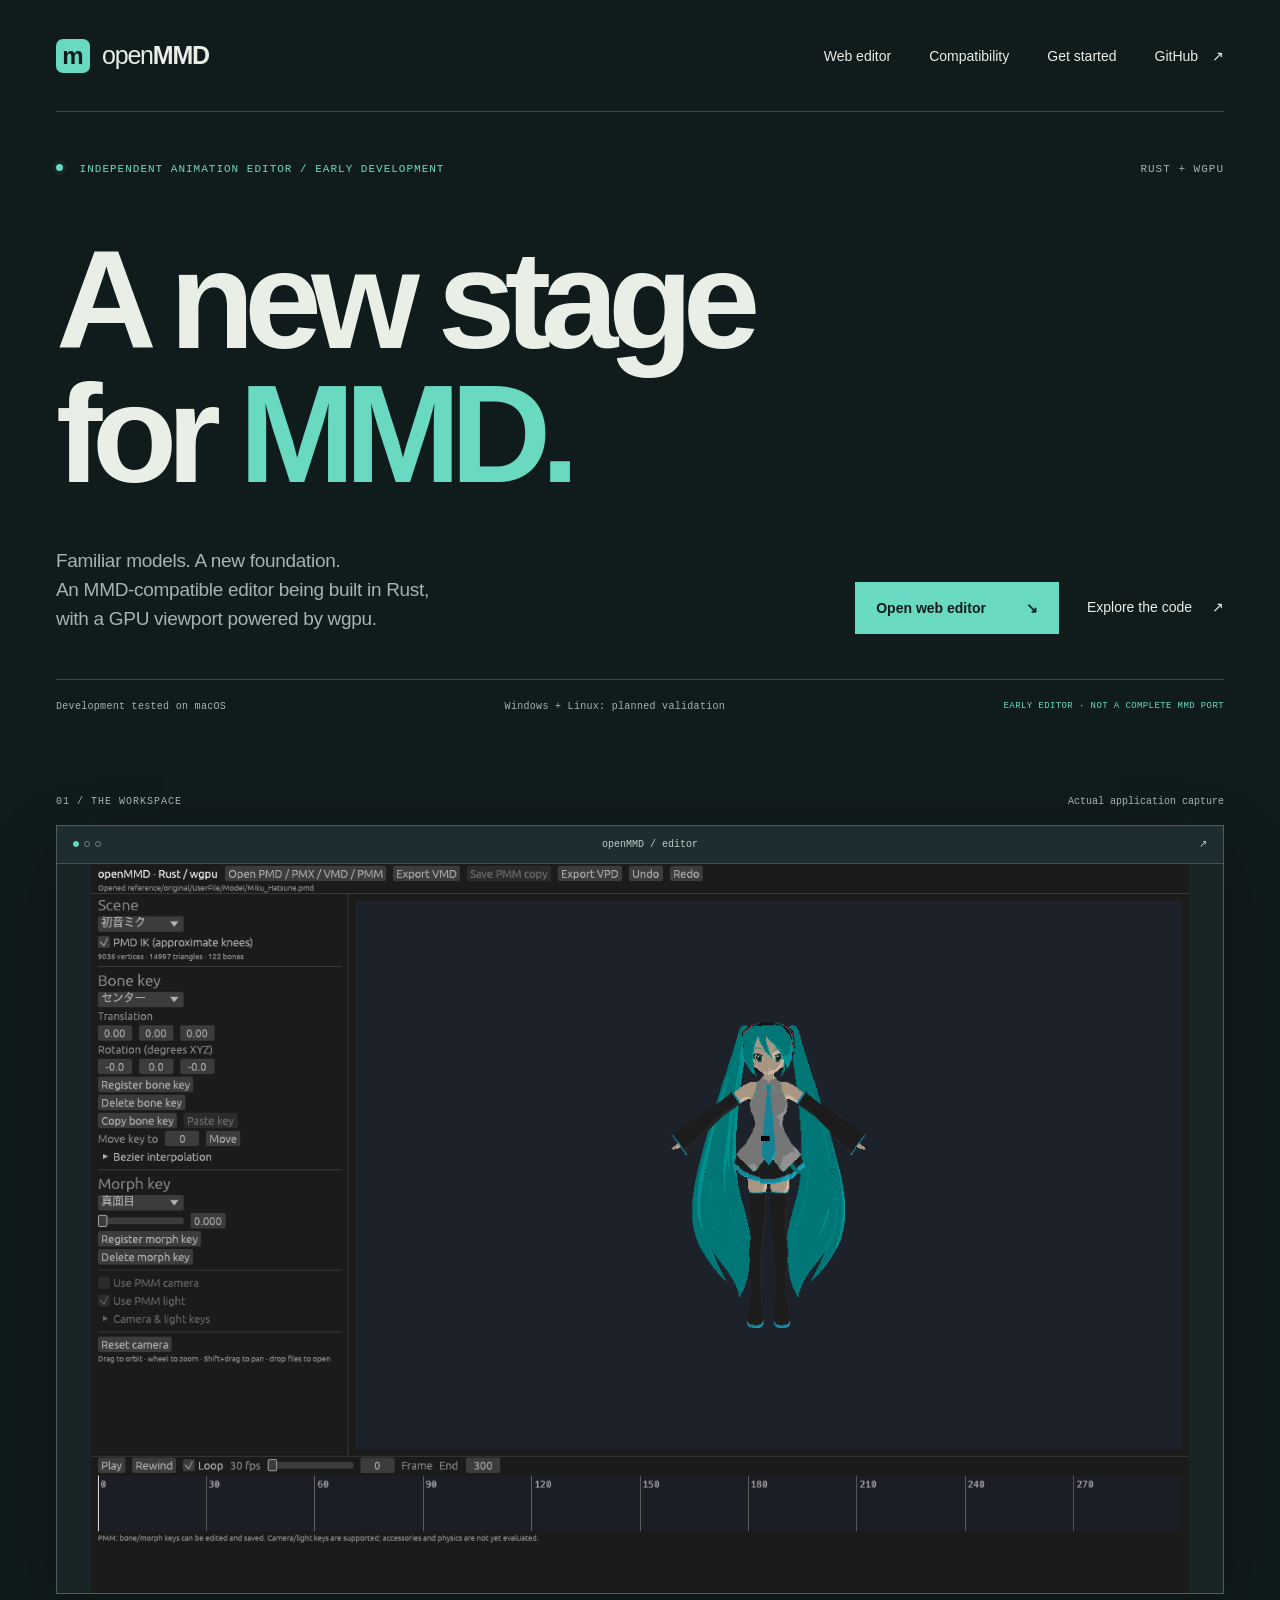
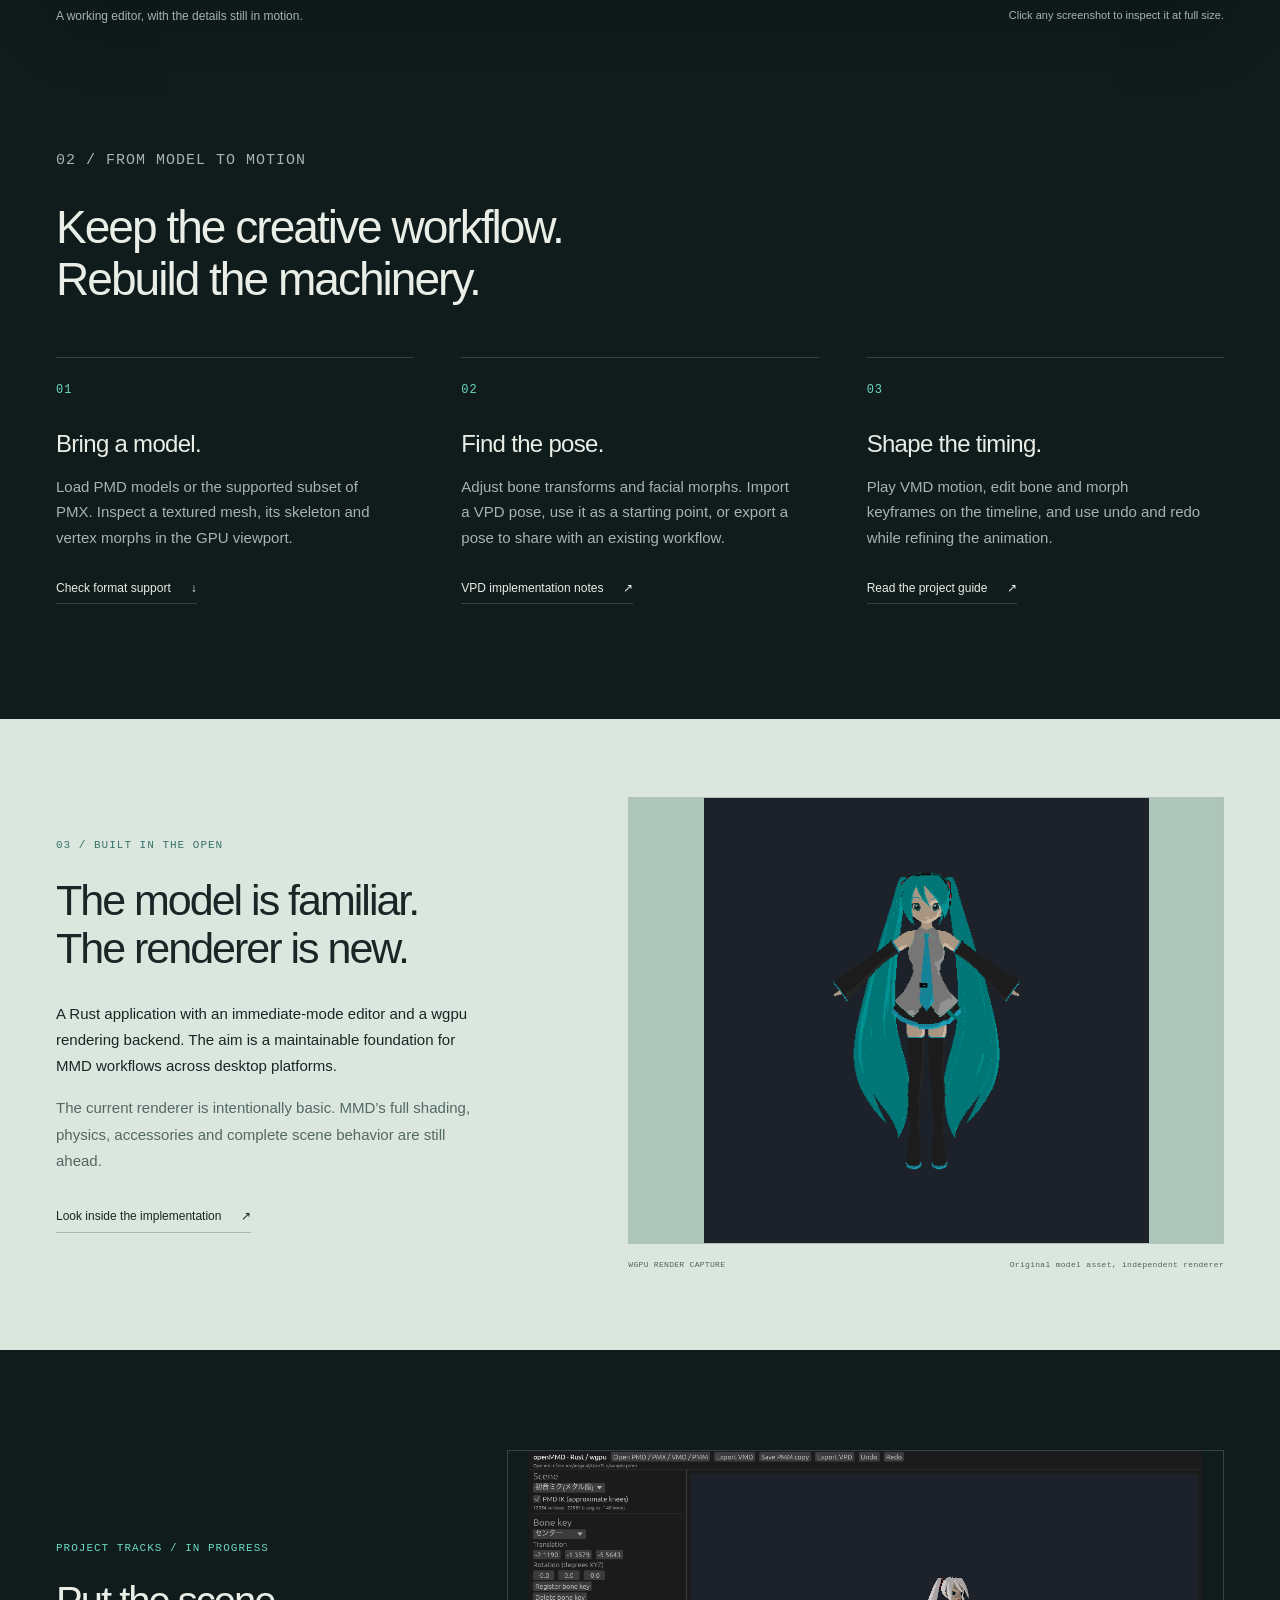
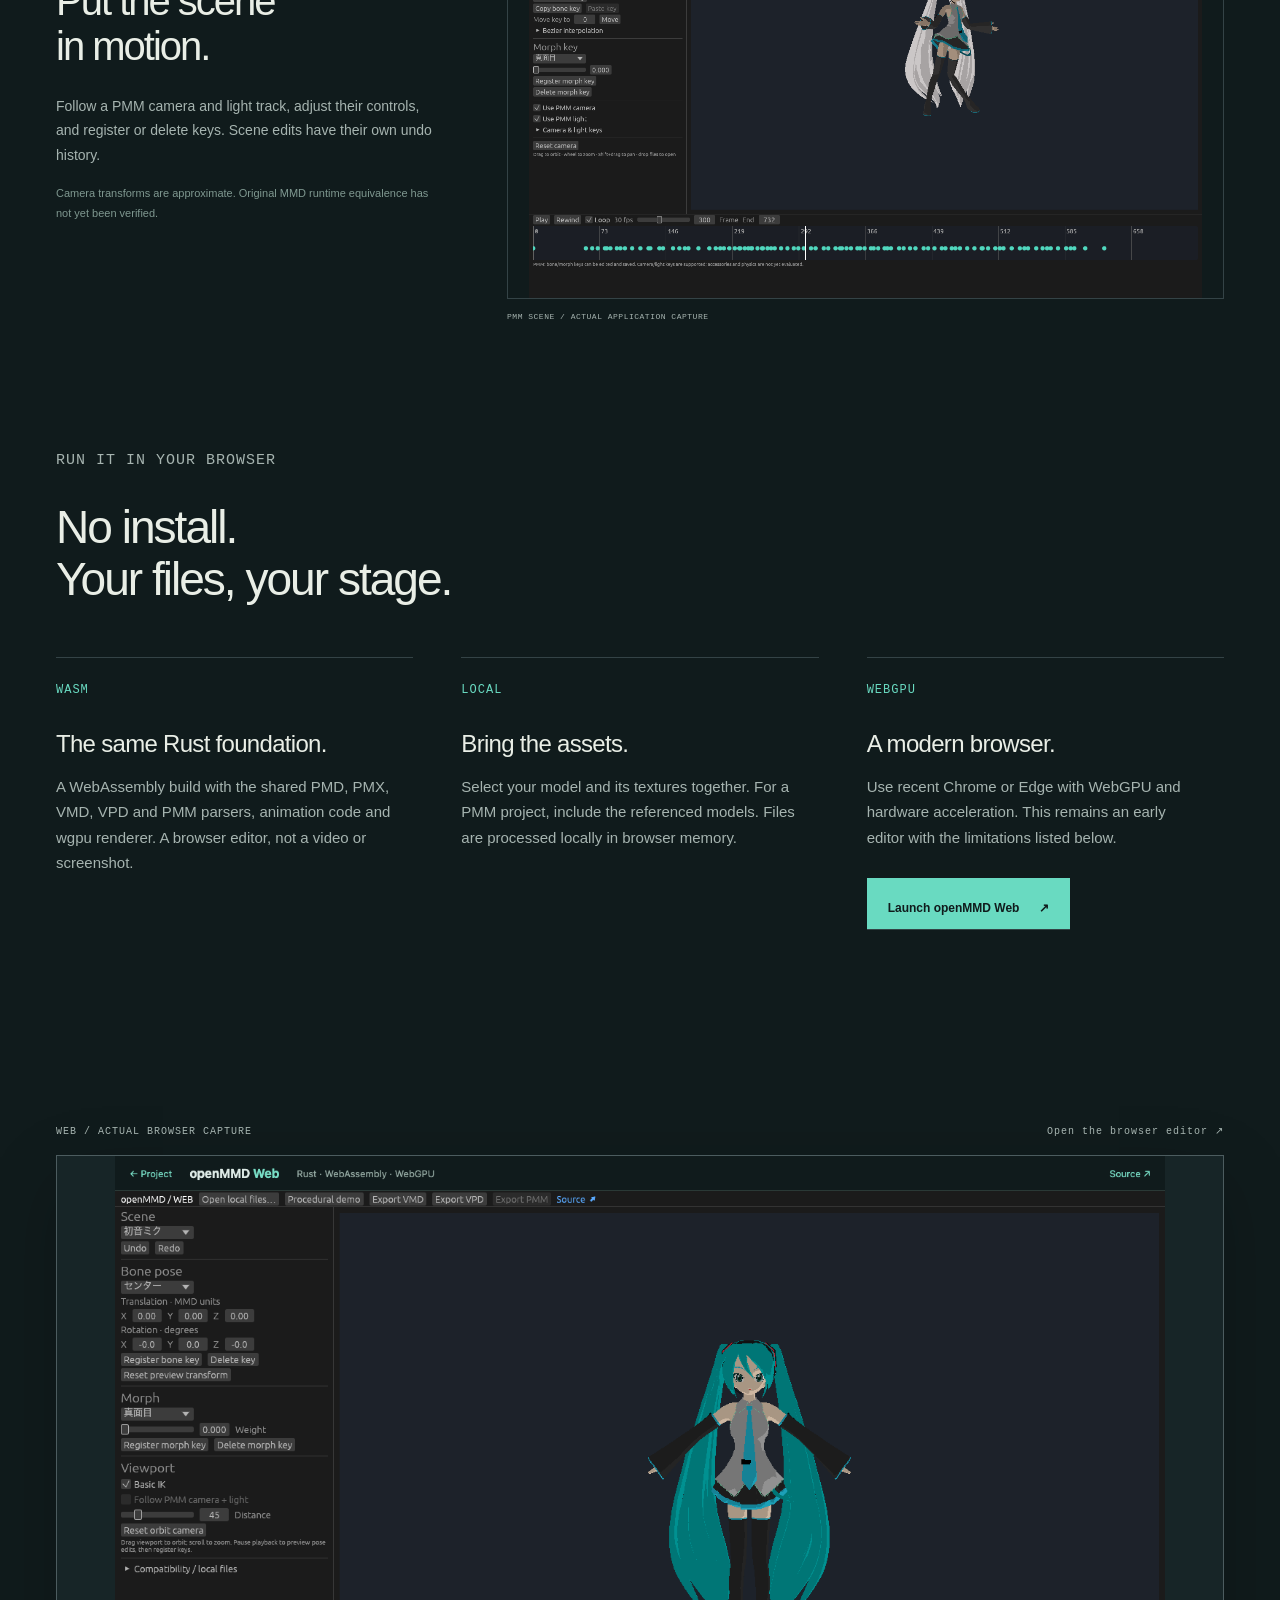
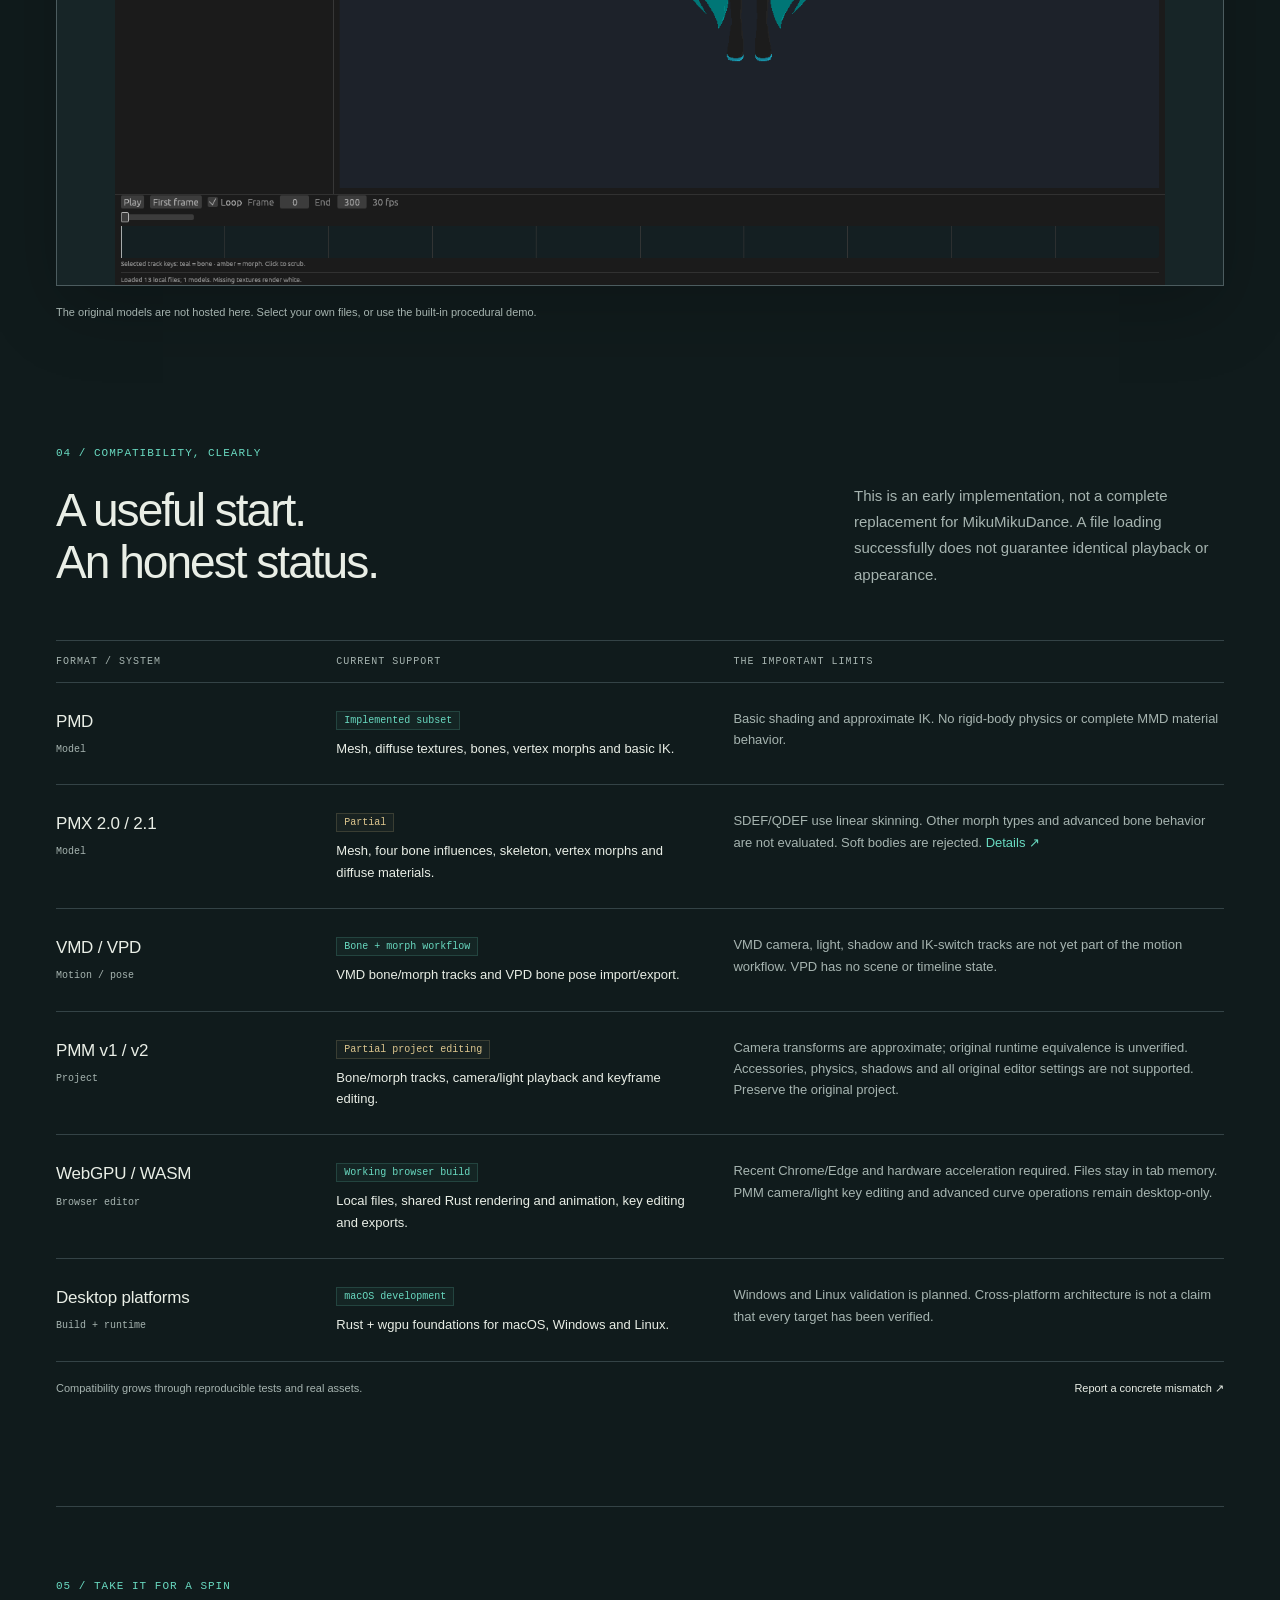
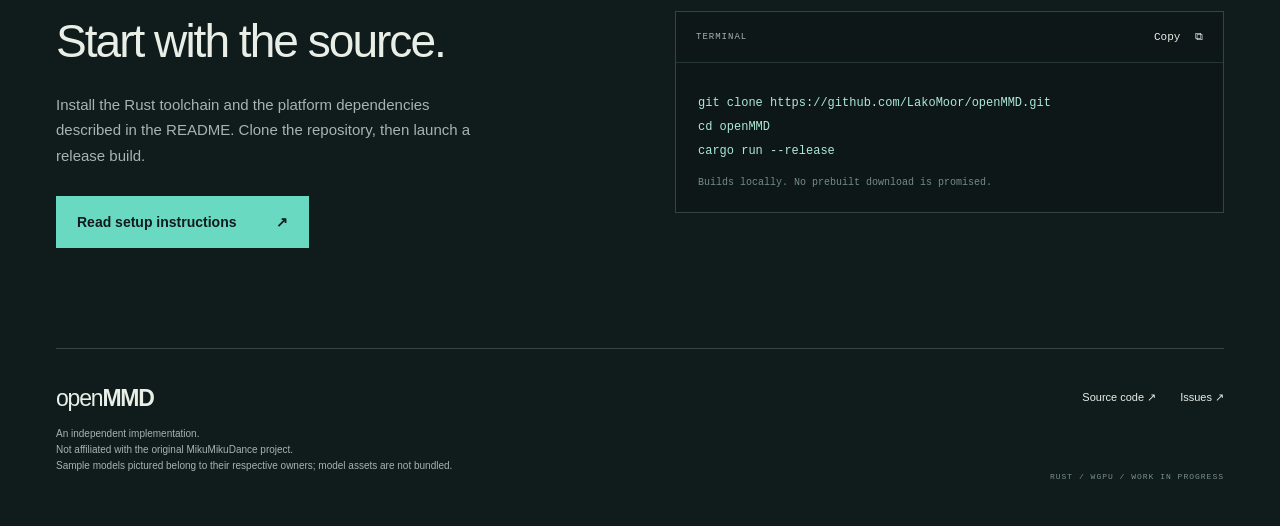
==== site/index.html @ a3df2f44 "Build openMMD desktop and WebGPU editors with GitHub Pages site" ====
<!doctype html>
<html lang="en">
<head>
  <meta charset="utf-8">
  <meta name="viewport" content="width=device-width, initial-scale=1">
  <meta name="theme-color" content="#101b1c">
  <meta name="description" content="openMMD is an early, independent MMD-compatible animation editor built with Rust and wgpu. Explore its current capabilities, limitations and source.">
  <meta property="og:title" content="openMMD — A new stage for MMD">
  <meta property="og:description" content="An independent Rust editor for desktop and the browser. Open source. Work in progress.">
  <meta property="og:image" content="https://lakomoor.github.io/openMMD/assets/editor.png">
  <meta property="og:type" content="website">
  <link rel="icon" href="data:image/svg+xml,%3Csvg xmlns='http://www.w3.org/2000/svg' viewBox='0 0 64 64'%3E%3Crect width='64' height='64' rx='14' fill='%23101b1c'/%3E%3Cpath d='M13 44V21h9l10 13 10-13h9v23h-9V33L32 46 22 33v11z' fill='%2361d4bc'/%3E%3C/svg%3E">
  <title>openMMD — A new stage for MMD</title>
  <link rel="stylesheet" href="style.css">
  <script src="app.js" defer></script>
</head>
<body>
  <a class="skip" href="#main">Skip to content</a>
  <header class="header wrap">
    <a class="wordmark" href="#" aria-label="openMMD home"><span class="mark" aria-hidden="true">m</span>open<span>MMD</span></a>
    <nav aria-label="Main navigation"><a href="app/">Web editor</a><a href="#compatibility">Compatibility</a><a href="#get-started">Get started</a><a href="https://github.com/LakoMoor/openMMD" class="source-link">GitHub <span aria-hidden="true">↗</span></a></nav>
  </header>
  <main id="main">
    <section class="hero wrap" aria-labelledby="hero-title">
      <div class="hero-top"><p class="eyebrow"><span class="status-dot" aria-hidden="true"></span> Independent animation editor / Early development</p><span class="build-label">RUST + WGPU</span></div>
      <h1 id="hero-title">A new stage<br>for <span>MMD.</span></h1>
      <div class="hero-bottom"><p>Familiar models. A new foundation.<br>An MMD-compatible editor being built in Rust,<br class="desktop-break"> with a GPU viewport powered by wgpu.</p><div class="hero-actions"><a class="button primary" href="app/">Open web editor <span aria-hidden="true">↘</span></a><a class="text-link" href="https://github.com/LakoMoor/openMMD">Explore the code <span aria-hidden="true">↗</span></a></div></div>
      <div class="platform-line"><span>Development tested on macOS</span><span>Windows + Linux: planned validation</span><span class="version-note">EARLY EDITOR · NOT A COMPLETE MMD PORT</span></div>
    </section>

    <section class="viewport-section wrap" aria-labelledby="viewport-title">
      <div class="section-label"><span id="viewport-title">01 / THE WORKSPACE</span><span>Actual application capture</span></div>
      <a class="shot-main screenshot" href="assets/editor.png" data-caption="openMMD workspace — actual application screenshot" aria-label="Enlarge the openMMD workspace screenshot"><div class="window-bar" aria-hidden="true"><span class="window-dots"><i></i><i></i><i></i></span><span>openMMD / editor</span><span>↗</span></div><img src="assets/editor.png" alt="openMMD desktop editor with the 3D viewport, model controls and animation timeline" width="1440" height="900" fetchpriority="high"></a>
      <div class="image-caption"><p>A working editor, with the details still in motion.</p><span>Click any screenshot to inspect it at full size.</span></div>
    </section>

    <section class="workflow wrap" aria-labelledby="workflow-title">
      <div class="section-intro"><p class="eyebrow">02 / FROM MODEL TO MOTION</p><h2 id="workflow-title">Keep the creative workflow.<br>Rebuild the machinery.</h2></div>
      <div class="workflow-grid">
        <article><span class="step">01</span><h3>Bring a model.</h3><p>Load PMD models or the supported subset of PMX. Inspect a textured mesh, its skeleton and vertex morphs in the GPU viewport.</p><a href="#compatibility">Check format support <span aria-hidden="true">↓</span></a></article>
        <article><span class="step">02</span><h3>Find the pose.</h3><p>Adjust bone transforms and facial morphs. Import a VPD pose, use it as a starting point, or export a pose to share with an existing workflow.</p><a href="https://github.com/LakoMoor/openMMD/blob/main/docs/vpd.md">VPD implementation notes <span aria-hidden="true">↗</span></a></article>
        <article><span class="step">03</span><h3>Shape the timing.</h3><p>Play VMD motion, edit bone and morph keyframes on the timeline, and use undo and redo while refining the animation.</p><a href="https://github.com/LakoMoor/openMMD#readme">Read the project guide <span aria-hidden="true">↗</span></a></article>
      </div>
    </section>

    <section class="model-section" aria-labelledby="model-title"><div class="wrap model-grid">
      <div class="model-copy"><p class="eyebrow">03 / BUILT IN THE OPEN</p><h2 id="model-title">The model is familiar.<br>The renderer is new.</h2><p>A Rust application with an immediate-mode editor and a wgpu rendering backend. The aim is a maintainable foundation for MMD workflows across desktop platforms.</p><p class="muted">The current renderer is intentionally basic. MMD’s full shading, physics, accessories and complete scene behavior are still ahead.</p><a class="text-link" href="https://github.com/LakoMoor/openMMD/tree/main/src">Look inside the implementation <span aria-hidden="true">↗</span></a></div>
      <figure><a class="screenshot model-shot" href="assets/miku.png" data-caption="Miku model rendered by openMMD's wgpu renderer" aria-label="Enlarge the Miku renderer screenshot"><img src="assets/miku.png" alt="Miku model rendered in openMMD using the wgpu graphics backend" width="1200" height="900" loading="lazy"></a><figcaption><span>WGPU RENDER CAPTURE</span><span>Original model asset, independent renderer</span></figcaption></figure>
    </div></section>

    <section class="scene-section wrap" aria-labelledby="scene-title">
      <div><p class="eyebrow">PROJECT TRACKS / IN PROGRESS</p><h2 id="scene-title">Put the scene<br>in motion.</h2><p>Follow a PMM camera and light track, adjust their controls, and register or delete keys. Scene edits have their own undo history.</p><p class="scene-note">Camera transforms are approximate. Original MMD runtime equivalence has not yet been verified.</p></div>
      <figure><a class="screenshot scene-shot" href="assets/scene.png" data-caption="PMM scene in openMMD — camera and light track controls" aria-label="Enlarge the PMM scene screenshot"><img src="assets/scene.png" alt="openMMD displaying an imported PMM scene with camera and light animation controls" width="1440" height="900" loading="lazy"></a><figcaption>PMM SCENE / ACTUAL APPLICATION CAPTURE</figcaption></figure>
    </section>

    <section class="workflow wrap" id="web-editor" aria-labelledby="web-title">
      <div class="section-intro"><p class="eyebrow">RUN IT IN YOUR BROWSER</p><h2 id="web-title">No install.<br>Your files, your stage.</h2></div>
      <div class="workflow-grid"><article><span class="step">WASM</span><h3>The same Rust foundation.</h3><p>A WebAssembly build with the shared PMD, PMX, VMD, VPD and PMM parsers, animation code and wgpu renderer. A browser editor, not a video or screenshot.</p></article><article><span class="step">LOCAL</span><h3>Bring the assets.</h3><p>Select your model and its textures together. For a PMM project, include the referenced models. Files are processed locally in browser memory.</p></article><article><span class="step">WEBGPU</span><h3>A modern browser.</h3><p>Use recent Chrome or Edge with WebGPU and hardware acceleration. This remains an early editor with the limitations listed below.</p><a class="button primary" href="app/">Launch openMMD Web <span aria-hidden="true">↗</span></a></article></div>
    </section>

    <section class="viewport-section wrap" aria-labelledby="web-capture-title">
      <div class="section-label"><span id="web-capture-title">WEB / ACTUAL BROWSER CAPTURE</span><a href="app/">Open the browser editor ↗</a></div>
      <a class="shot-main screenshot" href="assets/web.png" data-caption="The Rust/WASM editor running in Chrome WebGPU with a locally selected model" aria-label="Enlarge the browser editor screenshot"><img src="assets/web.png" alt="openMMD Web running a locally loaded Miku model with bone controls and timeline" width="1440" height="1000" loading="lazy"></a>
      <p class="compatibility-footnote">The original models are not hosted here. Select your own files, or use the built-in procedural demo.</p>
    </section>

    <section class="compatibility wrap" id="compatibility" aria-labelledby="compatibility-title">
      <div class="section-intro split-intro"><div><p class="eyebrow">04 / COMPATIBILITY, CLEARLY</p><h2 id="compatibility-title">A useful start.<br>An honest status.</h2></div><p>This is an early implementation, not a complete replacement for MikuMikuDance. A file loading successfully does not guarantee identical playback or appearance.</p></div>
      <div class="table-scroll"><table><caption class="sr-only">Current file format support and known limitations</caption><thead><tr><th scope="col">Format / system</th><th scope="col">Current support</th><th scope="col">The important limits</th></tr></thead><tbody>
        <tr><th scope="row"><span class="format">PMD</span><span class="format-note">Model</span></th><td><span class="state">Implemented subset</span><p>Mesh, diffuse textures, bones, vertex morphs and basic IK.</p></td><td>Basic shading and approximate IK. No rigid-body physics or complete MMD material behavior.</td></tr>
        <tr><th scope="row"><span class="format">PMX 2.0 / 2.1</span><span class="format-note">Model</span></th><td><span class="state partial">Partial</span><p>Mesh, four bone influences, skeleton, vertex morphs and diffuse materials.</p></td><td>SDEF/QDEF use linear skinning. Other morph types and advanced bone behavior are not evaluated. Soft bodies are rejected. <a href="https://github.com/LakoMoor/openMMD/blob/main/docs/pmx.md">Details ↗</a></td></tr>
        <tr><th scope="row"><span class="format">VMD / VPD</span><span class="format-note">Motion / pose</span></th><td><span class="state">Bone + morph workflow</span><p>VMD bone/morph tracks and VPD bone pose import/export.</p></td><td>VMD camera, light, shadow and IK-switch tracks are not yet part of the motion workflow. VPD has no scene or timeline state.</td></tr>
        <tr><th scope="row"><span class="format">PMM v1 / v2</span><span class="format-note">Project</span></th><td><span class="state partial">Partial project editing</span><p>Bone/morph tracks, camera/light playback and keyframe editing.</p></td><td>Camera transforms are approximate; original runtime equivalence is unverified. Accessories, physics, shadows and all original editor settings are not supported. Preserve the original project.</td></tr>
        <tr><th scope="row"><span class="format">WebGPU / WASM</span><span class="format-note">Browser editor</span></th><td><span class="state">Working browser build</span><p>Local files, shared Rust rendering and animation, key editing and exports.</p></td><td>Recent Chrome/Edge and hardware acceleration required. Files stay in tab memory. PMM camera/light key editing and advanced curve operations remain desktop-only.</td></tr>
        <tr><th scope="row"><span class="format">Desktop platforms</span><span class="format-note">Build + runtime</span></th><td><span class="state">macOS development</span><p>Rust + wgpu foundations for macOS, Windows and Linux.</p></td><td>Windows and Linux validation is planned. Cross-platform architecture is not a claim that every target has been verified.</td></tr>
      </tbody></table></div>
      <p class="compatibility-footnote">Compatibility grows through reproducible tests and real assets. <a href="https://github.com/LakoMoor/openMMD/issues">Report a concrete mismatch <span aria-hidden="true">↗</span></a></p>
    </section>

    <section class="get-started wrap" id="get-started" aria-labelledby="start-title"><div class="start-copy"><p class="eyebrow">05 / TAKE IT FOR A SPIN</p><h2 id="start-title">Start with the source.</h2><p>Install the Rust toolchain and the platform dependencies described in the README. Clone the repository, then launch a release build.</p><a class="button primary" href="https://github.com/LakoMoor/openMMD#readme">Read setup instructions <span aria-hidden="true">↗</span></a></div><div class="terminal"><div class="terminal-label"><span>TERMINAL</span><button class="copy-button" type="button" data-copy aria-label="Copy setup commands">Copy <span aria-hidden="true">⧉</span></button></div><pre><code id="setup-commands">git clone https://github.com/LakoMoor/openMMD.git
cd openMMD
cargo run --release</code></pre><p>Builds locally. No prebuilt download is promised.</p><span class="copy-status" role="status" aria-live="polite"></span></div></section>
  </main>
  <footer class="footer wrap"><div><a class="wordmark" href="#">open<span>MMD</span></a><p>An independent implementation.<br>Not affiliated with the original MikuMikuDance project.<br>Sample models pictured belong to their respective owners; model assets are not bundled.</p></div><div class="footer-right"><a href="https://github.com/LakoMoor/openMMD">Source code ↗</a><a href="https://github.com/LakoMoor/openMMD/issues">Issues ↗</a><span>RUST / WGPU / WORK IN PROGRESS</span></div></footer>
  <dialog class="lightbox" aria-labelledby="lightbox-caption"><button class="lightbox-close" type="button" aria-label="Close screenshot">Close <span aria-hidden="true">×</span></button><img alt=""><p id="lightbox-caption"></p></dialog>
</body>
</html>
---- site/style.css ----
:root{--ink:#101b1c;--panel:#172527;--line:#344346;--paper:#e9eee6;--muted:#a6b4b0;--teal:#69dac1;--accent:#aee9d4;--mono:ui-monospace,SFMono-Regular,Consolas,"Liberation Mono",monospace;--sans:Inter,"Helvetica Neue",Helvetica,Arial,sans-serif;color-scheme:dark;font-family:var(--sans);font-size:16px;background:var(--ink);color:var(--paper)}*{box-sizing:border-box}html{scroll-behavior:smooth;scroll-padding-top:32px}body{margin:0}a{color:inherit;text-decoration:none}button{font:inherit}a,button{-webkit-tap-highlight-color:transparent}a:focus-visible,button:focus-visible{outline:2px solid var(--teal);outline-offset:6px}::selection{background:var(--teal);color:var(--ink)}.wrap{width:min(1280px,calc(100% - 112px));margin-inline:auto}.header{display:flex;align-items:center;justify-content:space-between;min-height:112px;border-bottom:1px solid var(--line)}.wordmark{display:inline-flex;align-items:center;font-size:25px;letter-spacing:-1.2px;font-weight:400}.wordmark>span:not(.mark){font-weight:800}.mark{font-size:24px;line-height:34px;display:inline-flex;align-items:center;justify-content:center;width:34px;height:34px;background:var(--teal);color:var(--ink);font-weight:900;margin-right:12px;border-radius:7px;letter-spacing:-2px;padding-right:2px}.header nav{display:flex;align-items:center;gap:38px;font-size:14px}.header nav a{padding:12px 0}.header nav a:hover,.text-link:hover,.workflow a:hover,.compatibility a:hover,.footer a:hover{color:var(--teal)}.source-link span{margin-left:10px}.skip{position:absolute;left:16px;top:-80px;padding:12px 20px;background:var(--teal);color:var(--ink);z-index:20}.skip:focus{top:16px}.hero{padding-top:48px}.hero-top{display:flex;justify-content:space-between;align-items:center;gap:20px}.eyebrow,.build-label,.section-label,.platform-line,.step,.terminal-label,.model-section figcaption,.version-note,.footer-right>span{font-family:var(--mono);font-size:11px;letter-spacing:1px;line-height:1.7;font-weight:500}.eyebrow{margin:0;color:var(--teal);text-transform:uppercase}.status-dot{display:inline-block;width:7px;height:7px;background:var(--teal);border-radius:50%;margin-right:9px;vertical-align:1px;box-shadow:0 0 0 4px #69dac10c}.build-label{color:var(--muted)}h1{font-size:clamp(90px,10.9vw,154px);font-weight:600;letter-spacing:-.075em;line-height:.96;margin:55px 0 44px;max-width:1100px}h1 span{color:var(--teal)}.hero-bottom{display:flex;align-items:flex-end;justify-content:space-between;gap:40px;margin-bottom:45px}.hero-bottom>p{font-size:19px;line-height:1.55;color:var(--muted);margin:0;letter-spacing:-.3px}.hero-actions{display:flex;align-items:center;gap:28px;flex-wrap:wrap}.button{display:inline-flex;align-items:center;justify-content:space-between;gap:40px;font-size:14px;font-weight:600;min-height:52px;padding:16px 21px;transition:background .2s,transform .2s}.primary{background:var(--teal);color:var(--ink)}.primary:hover{background:#97edda;transform:translateY(-2px)}.text-link{font-size:14px;display:inline-flex;gap:20px;align-items:center;line-height:1.5}.platform-line{display:flex;align-items:center;justify-content:space-between;gap:20px;border-top:1px solid var(--line);padding-top:18px;color:var(--muted);font-size:10px;letter-spacing:.3px}.version-note{color:var(--teal);font-size:9px;letter-spacing:.4px}.viewport-section{margin-top:78px}.section-label{display:flex;justify-content:space-between;color:var(--muted);font-size:10px;margin-bottom:15px}.section-label span:last-child{letter-spacing:0;text-transform:none}.screenshot{display:block;cursor:zoom-in}.shot-main{background:#243234;border:1px solid #4c5c5f;overflow:hidden;box-shadow:0 24px 70px #0003;transition:border-color .2s}.shot-main:hover{border-color:var(--teal)}.window-bar{height:38px;display:flex;justify-content:space-between;align-items:center;padding:0 16px;font:10px var(--mono);color:#c0ccc6;border-bottom:1px solid #415052;background:#1e2e30}.window-dots{display:flex;gap:5px}.window-dots i{width:6px;height:6px;border:1px solid #71827e;border-radius:50%}.window-dots i:first-child{background:var(--teal);border-color:var(--teal)}.shot-main img{display:block;width:100%;height:auto;aspect-ratio:1440/900;object-fit:contain;background:#172527}.image-caption{display:flex;justify-content:space-between;gap:20px;font-size:12px;color:var(--muted);margin-top:15px}.image-caption p{margin:0}.image-caption span{font-size:11px}.workflow{padding-block:125px 115px}.section-intro{margin-bottom:52px}h2{font-size:clamp(34px,3.6vw,51px);line-height:1.13;letter-spacing:-2px;font-weight:500;margin:21px 0 0}.workflow-grid{display:grid;grid-template-columns:repeat(3,1fr);gap:48px}.workflow article{border-top:1px solid var(--line);padding-top:22px}.step{display:block;color:var(--teal);font-size:12px;margin-bottom:29px}.workflow h3{font-size:24px;font-weight:500;letter-spacing:-.7px;margin:0 0 16px}.workflow p{color:var(--muted);font-size:15px;line-height:1.7;margin:0 0 28px;max-width:335px}.workflow a{display:inline-flex;align-items:center;gap:20px;font-size:12px;border-bottom:1px solid var(--line);padding-bottom:8px}.model-section{background:#dbe6df;color:#182625;padding-block:78px}.model-grid{display:grid;grid-template-columns:.9fr 1.1fr;gap:85px;align-items:center}.model-copy .eyebrow{color:#3a7468}.model-copy h2{font-size:43px}.model-copy>p:not(.eyebrow){font-size:15px;line-height:1.75;margin:28px 0 0;max-width:425px}.model-copy>p.muted{color:#536963;margin-top:16px}.model-copy .text-link{margin-top:33px;border-bottom:1px solid #a8bcb2;padding-bottom:7px;font-size:12px}.model-copy .text-link:hover{color:#235e50}.model-section figure{margin:0;min-width:0}.model-shot{background:#adc5bb;border:1px solid #b0c1b6;transition:transform .2s}.model-shot:hover{transform:translateY(-3px)}.model-shot img{display:block;width:100%;height:auto;aspect-ratio:4/3;object-fit:contain}.model-section figcaption{display:flex;justify-content:space-between;gap:12px;font-size:8px;color:#4d655d;margin-top:14px;letter-spacing:.3px}.compatibility{padding-block:115px 100px}.split-intro{display:flex;align-items:flex-end;justify-content:space-between;gap:50px}.split-intro>p{max-width:370px;line-height:1.75;font-size:15px;color:var(--muted);margin:0}.table-scroll{overflow-x:auto}table{border-collapse:collapse;width:100%;table-layout:fixed;font-size:13px;line-height:1.65}th,td{text-align:left;vertical-align:top;padding:25px 30px 25px 0;border-bottom:1px solid var(--line)}thead th{color:var(--muted);font:10px var(--mono);letter-spacing:1px;text-transform:uppercase;padding-block:15px;border-top:1px solid var(--line)}th:first-child{width:24%}th:nth-child(2){width:34%}th:nth-child(3){width:42%}tbody th{font-weight:500}.format{display:block;font-size:17px;letter-spacing:-.2px}.format-note{display:block;color:var(--muted);font:10px var(--mono);margin-top:8px}.state{font:10px var(--mono);color:var(--teal);display:inline-block;background:#69dac10c;border:1px solid #69dac12b;padding:3px 7px;margin-bottom:8px}.state.partial{color:#dec78f;background:#dec78f0a;border-color:#dec78f2b}td{color:var(--muted)}td p{margin:0;color:var(--paper)}td a{color:var(--teal);white-space:nowrap}td:last-child{padding-right:0}.compatibility-footnote{font-size:11px;color:var(--muted);display:flex;justify-content:space-between;gap:20px;margin-top:20px}.compatibility-footnote a{color:var(--paper)}.get-started{display:grid;grid-template-columns:1fr 1fr;gap:70px;border-top:1px solid var(--line);padding-block:70px 100px}.start-copy h2{margin-top:20px}.start-copy>p:not(.eyebrow){font-size:15px;color:var(--muted);line-height:1.7;max-width:430px;margin-block:24px 28px}.terminal{border:1px solid var(--line);background:#0d1718;align-self:center;position:relative}.terminal-label{display:flex;justify-content:space-between;align-items:center;padding:15px 20px;border-bottom:1px solid #263638;color:var(--muted);font-size:9px}.copy-button{border:0;background:none;color:var(--paper);cursor:pointer;font:11px var(--mono);padding:4px 0}.copy-button:hover{color:var(--teal)}.copy-button span{margin-left:8px}.terminal pre{padding:28px 22px 12px;margin:0;overflow-x:auto;max-width:100%;font:12px/2 var(--mono);color:var(--accent);tab-size:2}.terminal p{font:10px/1.5 var(--mono);padding:0 22px 22px;margin:0;color:#748d85}.copy-status{position:absolute;bottom:-25px;right:0;font:11px var(--mono);color:var(--teal)}.footer{display:flex;justify-content:space-between;gap:30px;padding-block:36px 42px;border-top:1px solid var(--line)}.footer .wordmark{font-size:23px}.footer p{font-size:10px;line-height:1.6;color:var(--muted);margin-top:14px}.footer-right{display:flex;gap:24px;align-items:flex-start;flex-wrap:wrap;justify-content:flex-end;font-size:11px;padding-top:6px}.footer-right>span{width:100%;text-align:right;color:#799089;font-size:8px;align-self:flex-end}.sr-only{position:absolute;width:1px;height:1px;padding:0;margin:-1px;overflow:hidden;clip:rect(0,0,0,0);white-space:nowrap;border:0}.lightbox{width:min(1500px,96vw);height:fit-content;max-height:95vh;padding:52px 20px 16px;border:1px solid #4b6760;background:#101b1c;color:var(--paper);overflow:auto}.lightbox::backdrop{background:#040b0ded;backdrop-filter:blur(8px)}.lightbox img{display:block;width:100%;height:auto;max-height:calc(90vh - 110px);object-fit:contain}.lightbox-close{position:absolute;right:20px;top:15px;display:flex;align-items:center;gap:20px;border:0;background:none;color:var(--paper);cursor:pointer;font:12px var(--mono);padding:3px}.lightbox-close span{font-size:24px;line-height:1}.lightbox p{font:11px/1.6 var(--mono);color:var(--muted);margin-bottom:0}.lightbox[open]{animation:appear .16s ease-out}body.modal-open{overflow:hidden}@keyframes appear{from{opacity:0;transform:translateY(8px)}to{opacity:1;transform:translateY(0)}}
@media(min-width:1600px){.hero{padding-top:65px}h1{margin-top:65px}.viewport-section{margin-top:90px}}
@media(max-width:1100px){.wrap{width:calc(100% - 64px)}.hero-actions{gap:20px;align-items:flex-start;flex-direction:column}.hero-bottom{align-items:center}.platform-line{flex-wrap:wrap}.version-note{margin-left:auto}.workflow-grid{gap:28px}.model-grid{gap:40px}.model-copy h2{font-size:36px}.model-section figcaption{flex-direction:column;gap:3px}.get-started{gap:40px}.terminal pre{font-size:10px}.split-intro>p{max-width:310px}}
@media(max-width:760px){.wrap{width:calc(100% - 40px)}.header{min-height:86px}.wordmark{font-size:22px}.mark{height:29px;width:29px;font-size:21px;margin-right:9px}.header nav{gap:20px;font-size:12px}.header nav>a:first-child{display:none}.hero{padding-top:32px}.hero-top{align-items:flex-start}.hero-top .eyebrow{max-width:230px;font-size:9px;line-height:1.7}.build-label{font-size:9px;white-space:nowrap}h1{font-size:clamp(72px,14vw,105px);margin:40px 0 30px;line-height:.99;letter-spacing:-.075em}.hero-bottom{flex-direction:column;gap:28px;align-items:flex-start;margin-bottom:30px}.hero-bottom>p{font-size:17px}.desktop-break{display:none}.hero-actions{align-items:center;flex-direction:row;gap:23px}.button{font-size:12px;min-height:48px;padding:14px 16px;gap:25px}.text-link{font-size:12px;gap:12px}.platform-line{font-size:9px;gap:8px 15px;padding-top:15px}.version-note{width:100%;margin-left:0;font-size:8px;margin-top:4px}.viewport-section{margin-top:45px}.section-label{font-size:8px;gap:16px;margin-bottom:10px}.section-label span:last-child{font-size:8px}.window-bar{height:28px;font-size:8px;padding-inline:10px}.image-caption{font-size:10px;flex-direction:column;gap:7px}.image-caption span{font-size:9px}.workflow{padding-block:75px}.section-intro{margin-bottom:35px}.eyebrow{font-size:10px}h2{font-size:35px;letter-spacing:-1.5px;line-height:1.15;margin-top:18px}.workflow-grid{grid-template-columns:1fr;gap:30px}.workflow article{position:relative;padding-left:45px;padding-top:22px}.step{position:absolute;left:0;top:25px}.workflow h3{font-size:22px;margin-bottom:12px}.workflow p{max-width:100%;font-size:14px;margin-bottom:18px}.workflow a{font-size:11px}.model-section{padding-block:55px}.model-grid{grid-template-columns:1fr;gap:38px}.model-copy h2{font-size:35px}.model-copy>p:not(.eyebrow){max-width:100%;font-size:14px;margin-top:22px}.model-copy>p.muted{margin-top:14px}.model-copy .text-link{margin-top:25px}.model-section figcaption{flex-direction:row;flex-wrap:wrap;font-size:8px}.compatibility{padding-block:75px 65px}.split-intro{flex-direction:column;align-items:flex-start;gap:25px}.split-intro>p{max-width:100%;font-size:14px}table{table-layout:fixed;font-size:11px;min-width:620px}th,td{padding:20px 20px 20px 0}.format{font-size:14px}.format-note{font-size:9px}.state{font-size:9px}.compatibility-footnote{flex-direction:column;gap:12px;font-size:10px}.get-started{grid-template-columns:1fr;padding-block:50px 65px;gap:35px}.start-copy>p:not(.eyebrow){font-size:14px;max-width:100%}.terminal pre{font-size:clamp(8px,2.35vw,12px);padding:24px 16px 12px}.terminal p{padding-inline:16px;font-size:9px}.footer{padding-block:30px;gap:25px}.footer p{font-size:9px;max-width:220px}.footer-right{font-size:10px;gap:16px;max-width:140px}.footer-right>span{font-size:7px;line-height:1.7}.lightbox{padding:48px 10px 12px}.lightbox p{font-size:9px}.lightbox-close{font-size:10px;right:13px}}
@media(prefers-reduced-motion:reduce){html{scroll-behavior:auto}*,*::before,*::after{animation:none!important;transition:none!important}.primary:hover,.model-shot:hover{transform:none}}
.scene-section{display:grid;grid-template-columns:.7fr 1.3fr;gap:65px;padding-top:100px;align-items:center}.scene-section h2{font-size:40px}.scene-section>div>p:not(.eyebrow){color:var(--muted);font-size:14px;line-height:1.75;margin-top:25px}.scene-section>div>p.scene-note{font-size:11px;color:#7f9890;margin-top:17px}.scene-section figure{margin:0;min-width:0}.scene-shot{border:1px solid var(--line);transition:border-color .2s}.scene-shot:hover{border-color:var(--teal)}.scene-shot img{display:block;width:100%;height:auto;aspect-ratio:1440/900;object-fit:contain}.scene-section figcaption{color:var(--muted);font:8px/1.5 var(--mono);letter-spacing:.5px;margin-top:12px}@media(max-width:1100px){.scene-section{gap:35px}.scene-section h2{font-size:34px}}@media(max-width:760px){.scene-section{grid-template-columns:1fr;gap:28px;padding-top:65px}.scene-section h2{font-size:35px}.scene-section>div>p:not(.eyebrow){margin-top:20px}.scene-section>div>p.scene-note{margin-top:13px}}@media(prefers-reduced-motion:reduce){.scene-shot{transition:none}}
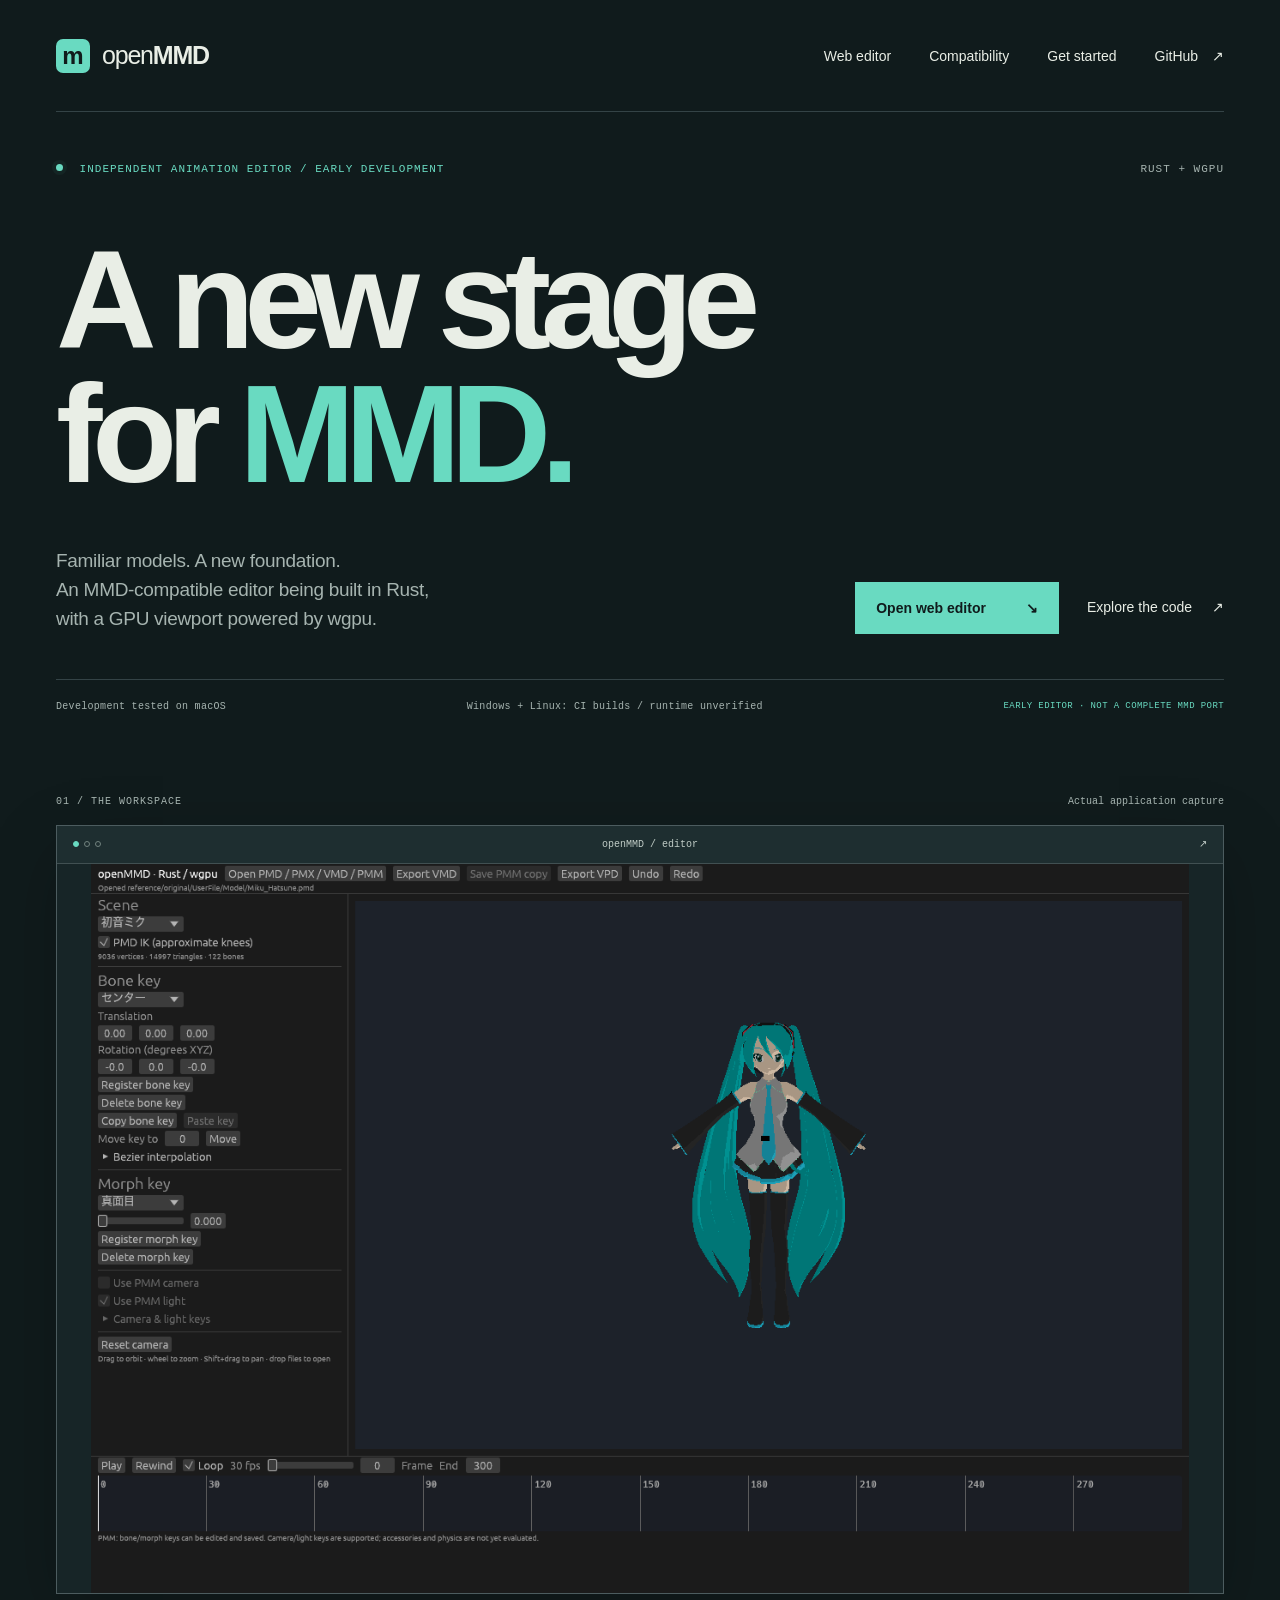
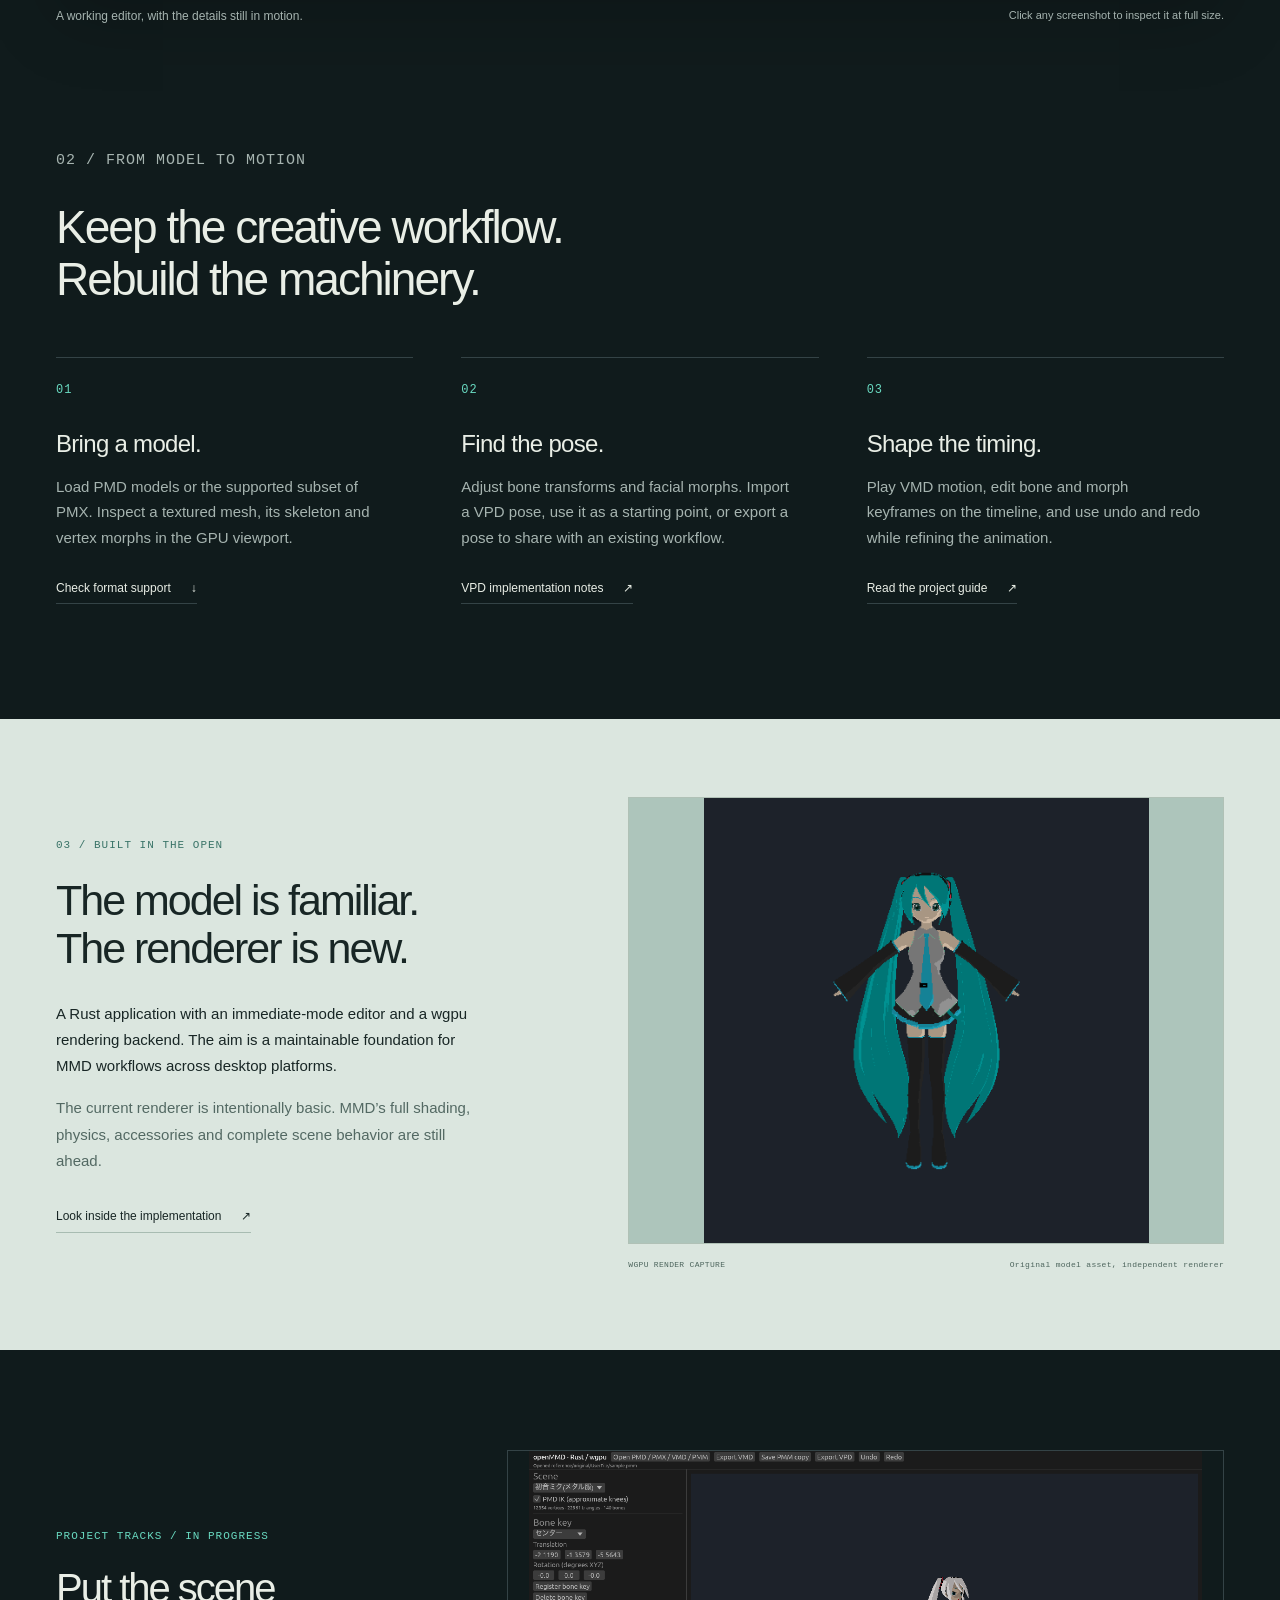
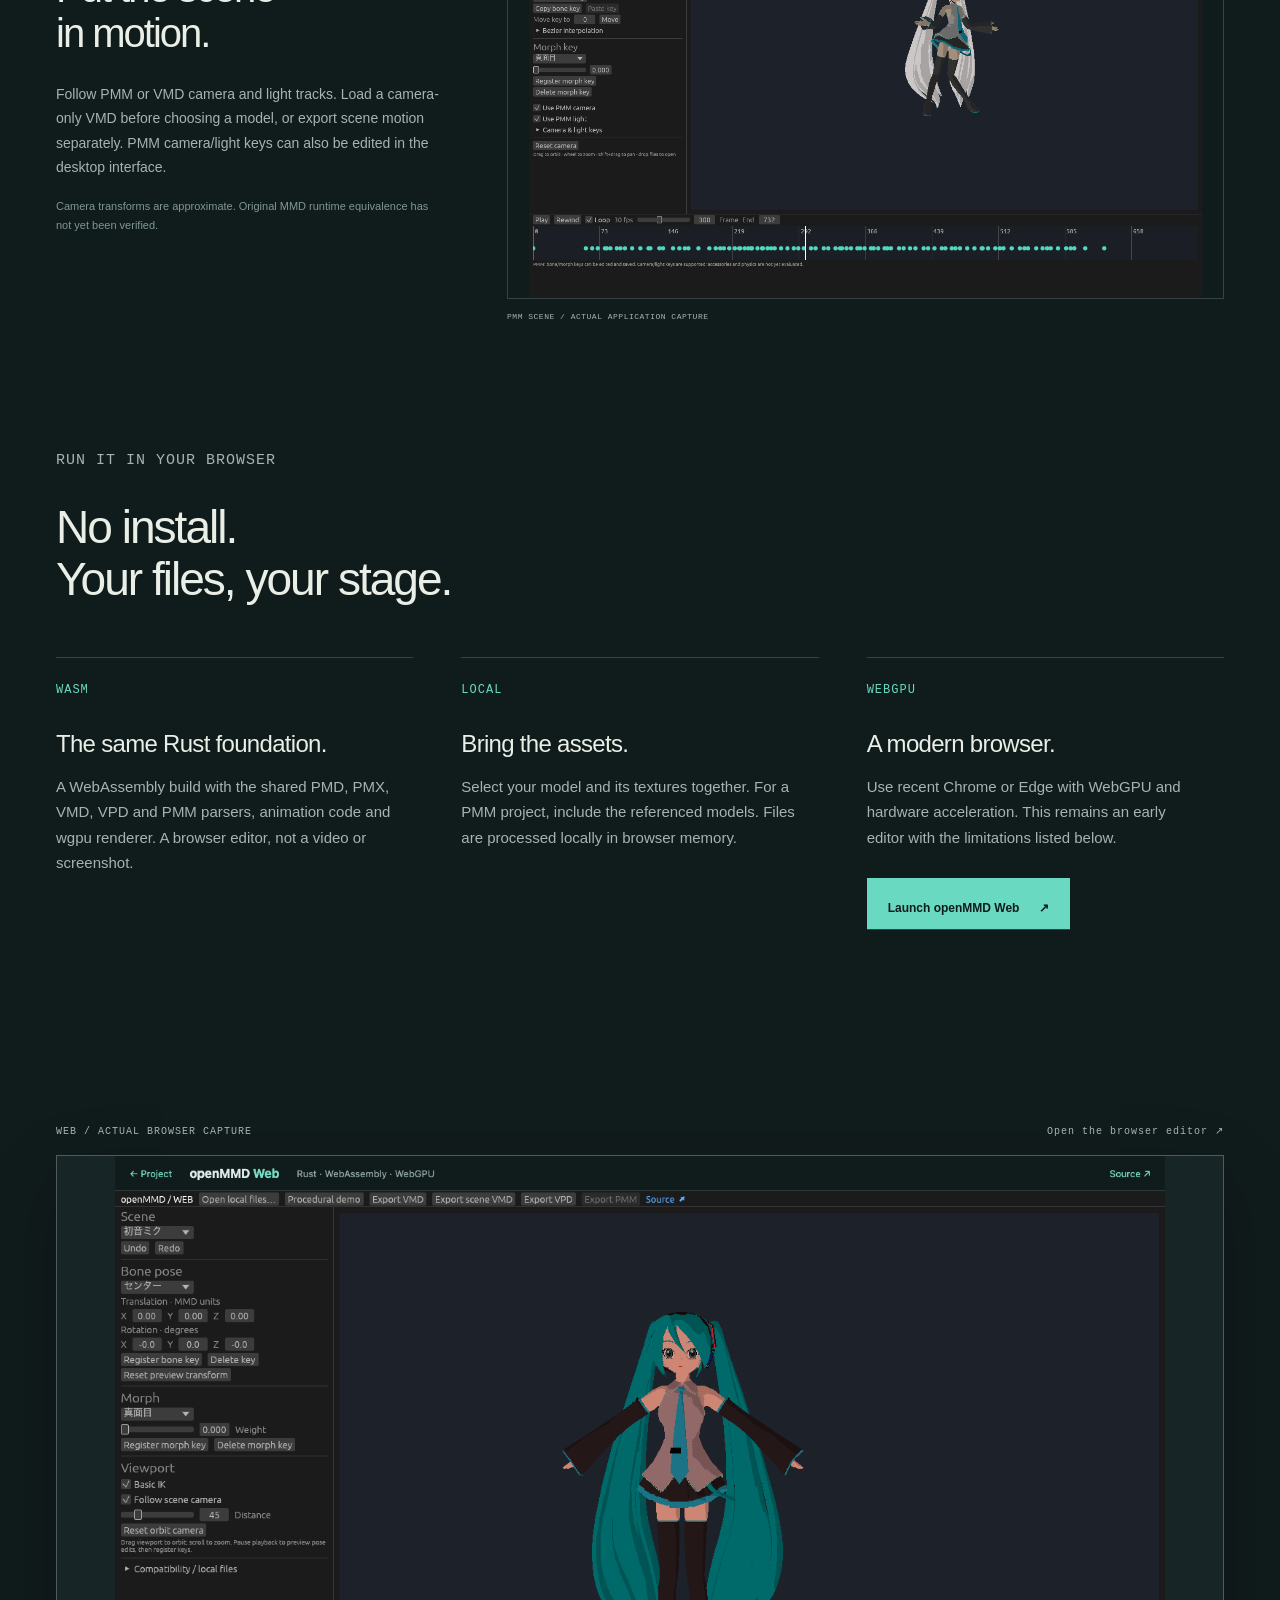
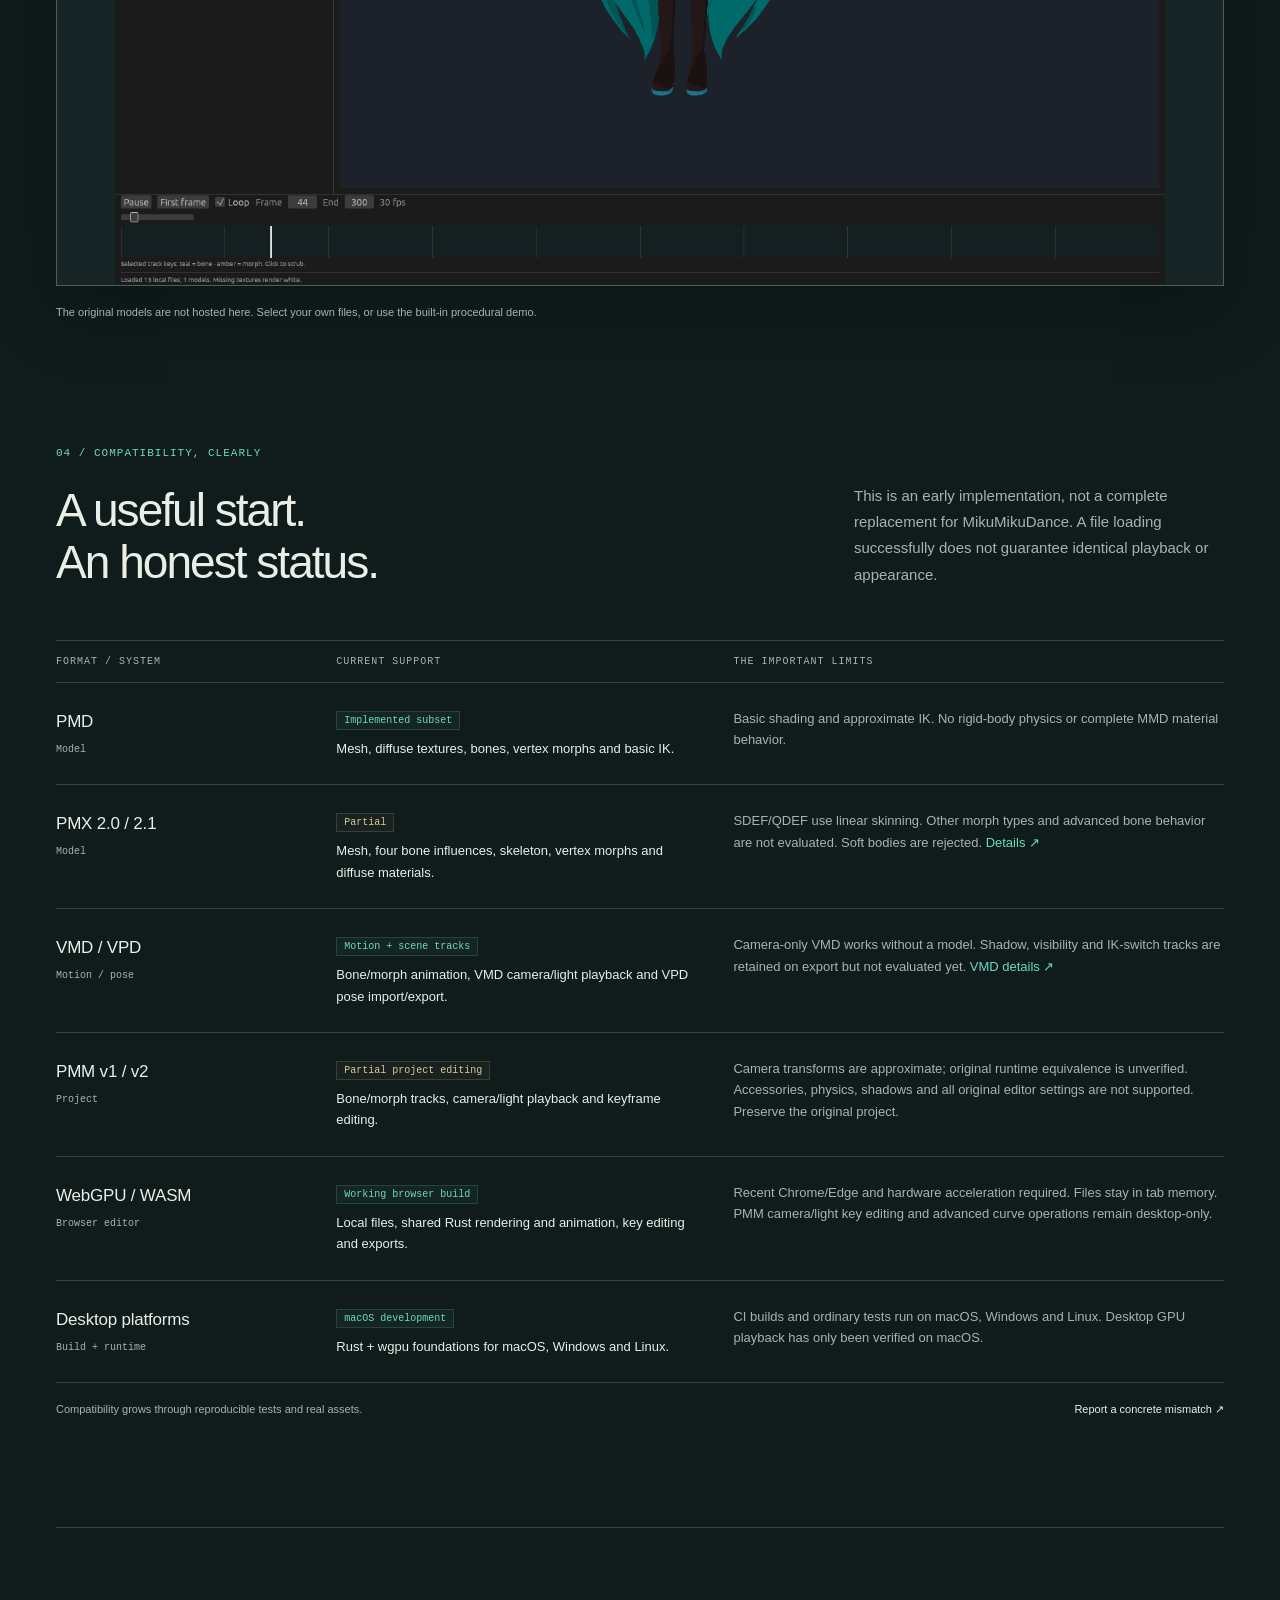
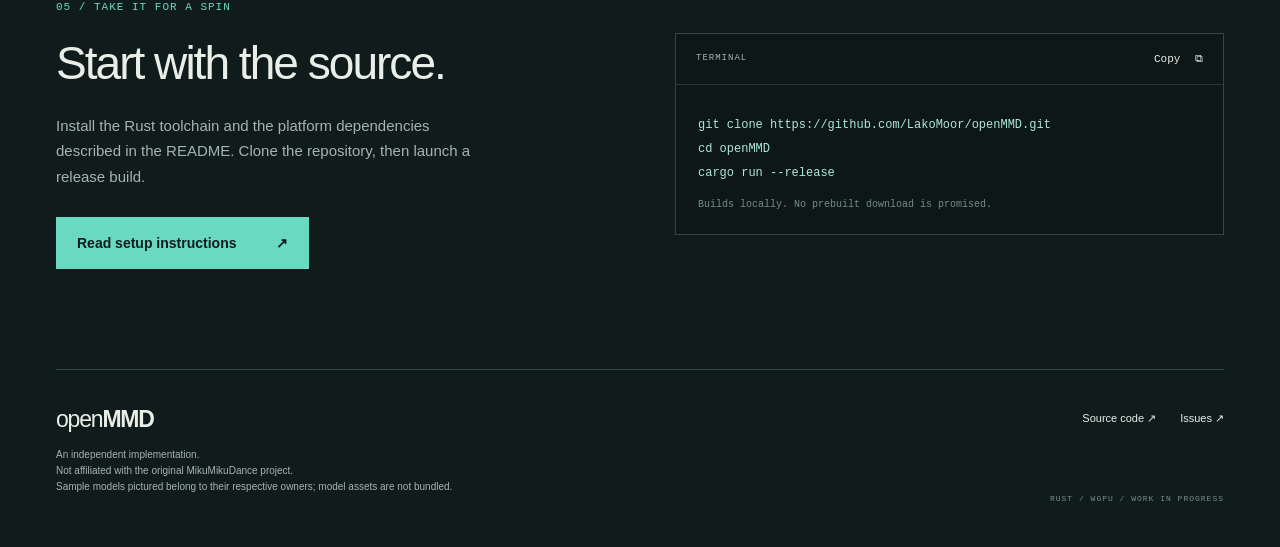
==== commit 8dcb496d: "Support VMD scene tracks and preserve motion data on export" ====
--- a/site/index.html
+++ b/site/index.html
@@ -25,7 +25,7 @@
       <div class="hero-top"><p class="eyebrow"><span class="status-dot" aria-hidden="true"></span> Independent animation editor / Early development</p><span class="build-label">RUST + WGPU</span></div>
       <h1 id="hero-title">A new stage<br>for <span>MMD.</span></h1>
       <div class="hero-bottom"><p>Familiar models. A new foundation.<br>An MMD-compatible editor being built in Rust,<br class="desktop-break"> with a GPU viewport powered by wgpu.</p><div class="hero-actions"><a class="button primary" href="app/">Open web editor <span aria-hidden="true">↘</span></a><a class="text-link" href="https://github.com/LakoMoor/openMMD">Explore the code <span aria-hidden="true">↗</span></a></div></div>
-      <div class="platform-line"><span>Development tested on macOS</span><span>Windows + Linux: planned validation</span><span class="version-note">EARLY EDITOR · NOT A COMPLETE MMD PORT</span></div>
+      <div class="platform-line"><span>Development tested on macOS</span><span>Windows + Linux: CI builds / runtime unverified</span><span class="version-note">EARLY EDITOR · NOT A COMPLETE MMD PORT</span></div>
     </section>
 
     <section class="viewport-section wrap" aria-labelledby="viewport-title">
@@ -49,7 +49,7 @@
     </div></section>
 
     <section class="scene-section wrap" aria-labelledby="scene-title">
-      <div><p class="eyebrow">PROJECT TRACKS / IN PROGRESS</p><h2 id="scene-title">Put the scene<br>in motion.</h2><p>Follow a PMM camera and light track, adjust their controls, and register or delete keys. Scene edits have their own undo history.</p><p class="scene-note">Camera transforms are approximate. Original MMD runtime equivalence has not yet been verified.</p></div>
+      <div><p class="eyebrow">PROJECT TRACKS / IN PROGRESS</p><h2 id="scene-title">Put the scene<br>in motion.</h2><p>Follow PMM or VMD camera and light tracks. Load a camera-only VMD before choosing a model, or export scene motion separately. PMM camera/light keys can also be edited in the desktop interface.</p><p class="scene-note">Camera transforms are approximate. Original MMD runtime equivalence has not yet been verified.</p></div>
       <figure><a class="screenshot scene-shot" href="assets/scene.png" data-caption="PMM scene in openMMD — camera and light track controls" aria-label="Enlarge the PMM scene screenshot"><img src="assets/scene.png" alt="openMMD displaying an imported PMM scene with camera and light animation controls" width="1440" height="900" loading="lazy"></a><figcaption>PMM SCENE / ACTUAL APPLICATION CAPTURE</figcaption></figure>
     </section>
 
@@ -69,10 +69,10 @@
       <div class="table-scroll"><table><caption class="sr-only">Current file format support and known limitations</caption><thead><tr><th scope="col">Format / system</th><th scope="col">Current support</th><th scope="col">The important limits</th></tr></thead><tbody>
         <tr><th scope="row"><span class="format">PMD</span><span class="format-note">Model</span></th><td><span class="state">Implemented subset</span><p>Mesh, diffuse textures, bones, vertex morphs and basic IK.</p></td><td>Basic shading and approximate IK. No rigid-body physics or complete MMD material behavior.</td></tr>
         <tr><th scope="row"><span class="format">PMX 2.0 / 2.1</span><span class="format-note">Model</span></th><td><span class="state partial">Partial</span><p>Mesh, four bone influences, skeleton, vertex morphs and diffuse materials.</p></td><td>SDEF/QDEF use linear skinning. Other morph types and advanced bone behavior are not evaluated. Soft bodies are rejected. <a href="https://github.com/LakoMoor/openMMD/blob/main/docs/pmx.md">Details ↗</a></td></tr>
-        <tr><th scope="row"><span class="format">VMD / VPD</span><span class="format-note">Motion / pose</span></th><td><span class="state">Bone + morph workflow</span><p>VMD bone/morph tracks and VPD bone pose import/export.</p></td><td>VMD camera, light, shadow and IK-switch tracks are not yet part of the motion workflow. VPD has no scene or timeline state.</td></tr>
+        <tr><th scope="row"><span class="format">VMD / VPD</span><span class="format-note">Motion / pose</span></th><td><span class="state">Motion + scene tracks</span><p>Bone/morph animation, VMD camera/light playback and VPD pose import/export.</p></td><td>Camera-only VMD works without a model. Shadow, visibility and IK-switch tracks are retained on export but not evaluated yet. <a href="https://github.com/LakoMoor/openMMD/blob/main/docs/vmd.md">VMD details ↗</a></td></tr>
         <tr><th scope="row"><span class="format">PMM v1 / v2</span><span class="format-note">Project</span></th><td><span class="state partial">Partial project editing</span><p>Bone/morph tracks, camera/light playback and keyframe editing.</p></td><td>Camera transforms are approximate; original runtime equivalence is unverified. Accessories, physics, shadows and all original editor settings are not supported. Preserve the original project.</td></tr>
         <tr><th scope="row"><span class="format">WebGPU / WASM</span><span class="format-note">Browser editor</span></th><td><span class="state">Working browser build</span><p>Local files, shared Rust rendering and animation, key editing and exports.</p></td><td>Recent Chrome/Edge and hardware acceleration required. Files stay in tab memory. PMM camera/light key editing and advanced curve operations remain desktop-only.</td></tr>
-        <tr><th scope="row"><span class="format">Desktop platforms</span><span class="format-note">Build + runtime</span></th><td><span class="state">macOS development</span><p>Rust + wgpu foundations for macOS, Windows and Linux.</p></td><td>Windows and Linux validation is planned. Cross-platform architecture is not a claim that every target has been verified.</td></tr>
+        <tr><th scope="row"><span class="format">Desktop platforms</span><span class="format-note">Build + runtime</span></th><td><span class="state">macOS development</span><p>Rust + wgpu foundations for macOS, Windows and Linux.</p></td><td>CI builds and ordinary tests run on macOS, Windows and Linux. Desktop GPU playback has only been verified on macOS.</td></tr>
       </tbody></table></div>
       <p class="compatibility-footnote">Compatibility grows through reproducible tests and real assets. <a href="https://github.com/LakoMoor/openMMD/issues">Report a concrete mismatch <span aria-hidden="true">↗</span></a></p>
     </section>
--- a/site/style.css
+++ b/site/style.css
@@ -4,3 +4,4 @@
 @media(max-width:760px){.wrap{width:calc(100% - 40px)}.header{min-height:86px}.wordmark{font-size:22px}.mark{height:29px;width:29px;font-size:21px;margin-right:9px}.header nav{gap:20px;font-size:12px}.header nav>a:first-child{display:none}.hero{padding-top:32px}.hero-top{align-items:flex-start}.hero-top .eyebrow{max-width:230px;font-size:9px;line-height:1.7}.build-label{font-size:9px;white-space:nowrap}h1{font-size:clamp(72px,14vw,105px);margin:40px 0 30px;line-height:.99;letter-spacing:-.075em}.hero-bottom{flex-direction:column;gap:28px;align-items:flex-start;margin-bottom:30px}.hero-bottom>p{font-size:17px}.desktop-break{display:none}.hero-actions{align-items:center;flex-direction:row;gap:23px}.button{font-size:12px;min-height:48px;padding:14px 16px;gap:25px}.text-link{font-size:12px;gap:12px}.platform-line{font-size:9px;gap:8px 15px;padding-top:15px}.version-note{width:100%;margin-left:0;font-size:8px;margin-top:4px}.viewport-section{margin-top:45px}.section-label{font-size:8px;gap:16px;margin-bottom:10px}.section-label span:last-child{font-size:8px}.window-bar{height:28px;font-size:8px;padding-inline:10px}.image-caption{font-size:10px;flex-direction:column;gap:7px}.image-caption span{font-size:9px}.workflow{padding-block:75px}.section-intro{margin-bottom:35px}.eyebrow{font-size:10px}h2{font-size:35px;letter-spacing:-1.5px;line-height:1.15;margin-top:18px}.workflow-grid{grid-template-columns:1fr;gap:30px}.workflow article{position:relative;padding-left:45px;padding-top:22px}.step{position:absolute;left:0;top:25px}.workflow h3{font-size:22px;margin-bottom:12px}.workflow p{max-width:100%;font-size:14px;margin-bottom:18px}.workflow a{font-size:11px}.model-section{padding-block:55px}.model-grid{grid-template-columns:1fr;gap:38px}.model-copy h2{font-size:35px}.model-copy>p:not(.eyebrow){max-width:100%;font-size:14px;margin-top:22px}.model-copy>p.muted{margin-top:14px}.model-copy .text-link{margin-top:25px}.model-section figcaption{flex-direction:row;flex-wrap:wrap;font-size:8px}.compatibility{padding-block:75px 65px}.split-intro{flex-direction:column;align-items:flex-start;gap:25px}.split-intro>p{max-width:100%;font-size:14px}table{table-layout:fixed;font-size:11px;min-width:620px}th,td{padding:20px 20px 20px 0}.format{font-size:14px}.format-note{font-size:9px}.state{font-size:9px}.compatibility-footnote{flex-direction:column;gap:12px;font-size:10px}.get-started{grid-template-columns:1fr;padding-block:50px 65px;gap:35px}.start-copy>p:not(.eyebrow){font-size:14px;max-width:100%}.terminal pre{font-size:clamp(8px,2.35vw,12px);padding:24px 16px 12px}.terminal p{padding-inline:16px;font-size:9px}.footer{padding-block:30px;gap:25px}.footer p{font-size:9px;max-width:220px}.footer-right{font-size:10px;gap:16px;max-width:140px}.footer-right>span{font-size:7px;line-height:1.7}.lightbox{padding:48px 10px 12px}.lightbox p{font-size:9px}.lightbox-close{font-size:10px;right:13px}}
 @media(prefers-reduced-motion:reduce){html{scroll-behavior:auto}*,*::before,*::after{animation:none!important;transition:none!important}.primary:hover,.model-shot:hover{transform:none}}
 .scene-section{display:grid;grid-template-columns:.7fr 1.3fr;gap:65px;padding-top:100px;align-items:center}.scene-section h2{font-size:40px}.scene-section>div>p:not(.eyebrow){color:var(--muted);font-size:14px;line-height:1.75;margin-top:25px}.scene-section>div>p.scene-note{font-size:11px;color:#7f9890;margin-top:17px}.scene-section figure{margin:0;min-width:0}.scene-shot{border:1px solid var(--line);transition:border-color .2s}.scene-shot:hover{border-color:var(--teal)}.scene-shot img{display:block;width:100%;height:auto;aspect-ratio:1440/900;object-fit:contain}.scene-section figcaption{color:var(--muted);font:8px/1.5 var(--mono);letter-spacing:.5px;margin-top:12px}@media(max-width:1100px){.scene-section{gap:35px}.scene-section h2{font-size:34px}}@media(max-width:760px){.scene-section{grid-template-columns:1fr;gap:28px;padding-top:65px}.scene-section h2{font-size:35px}.scene-section>div>p:not(.eyebrow){margin-top:20px}.scene-section>div>p.scene-note{margin-top:13px}}@media(prefers-reduced-motion:reduce){.scene-shot{transition:none}}
+@media(max-width:760px){.header{gap:20px;flex-wrap:wrap;padding-block:20px}.header>.wordmark{flex-shrink:0}.header nav{width:100%;justify-content:space-between;gap:16px}.header nav>a:first-child{display:inline}.header nav a{white-space:nowrap;padding:4px 0}.header .source-link span{margin-left:3px}}
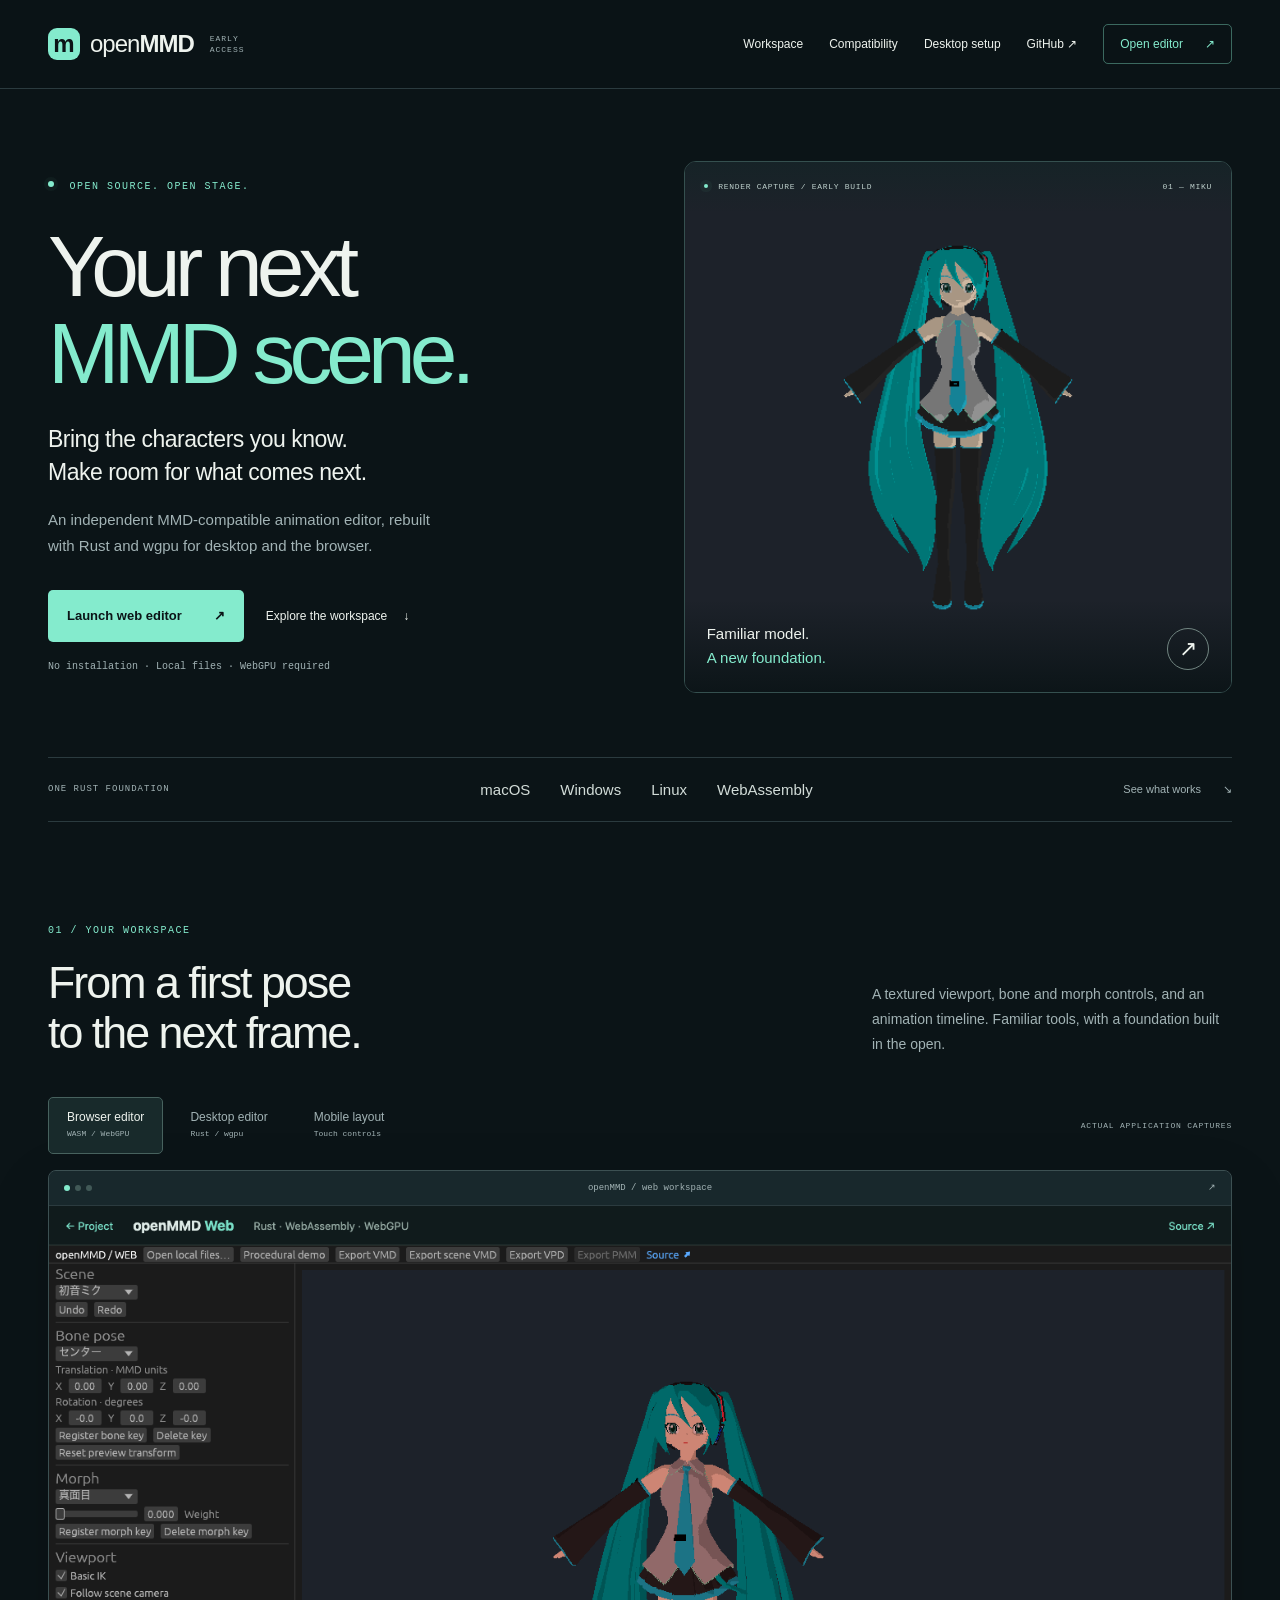
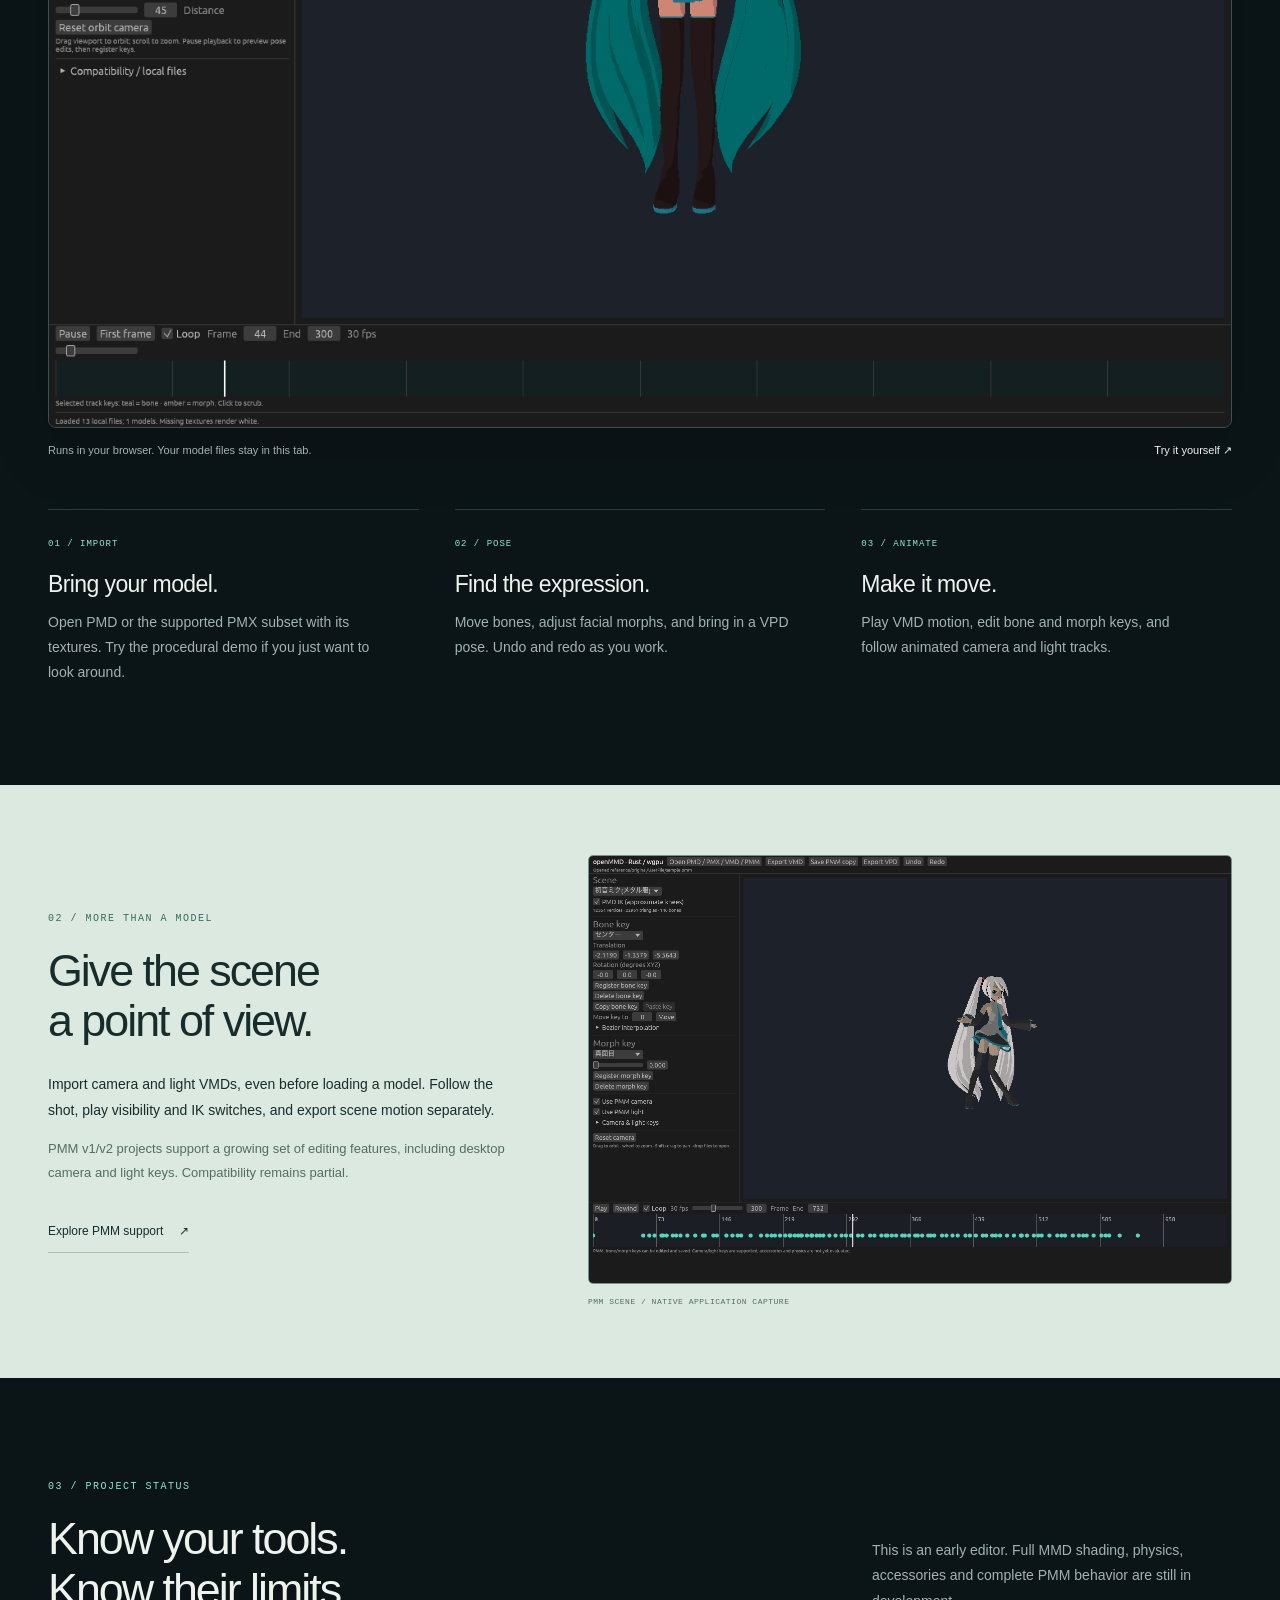
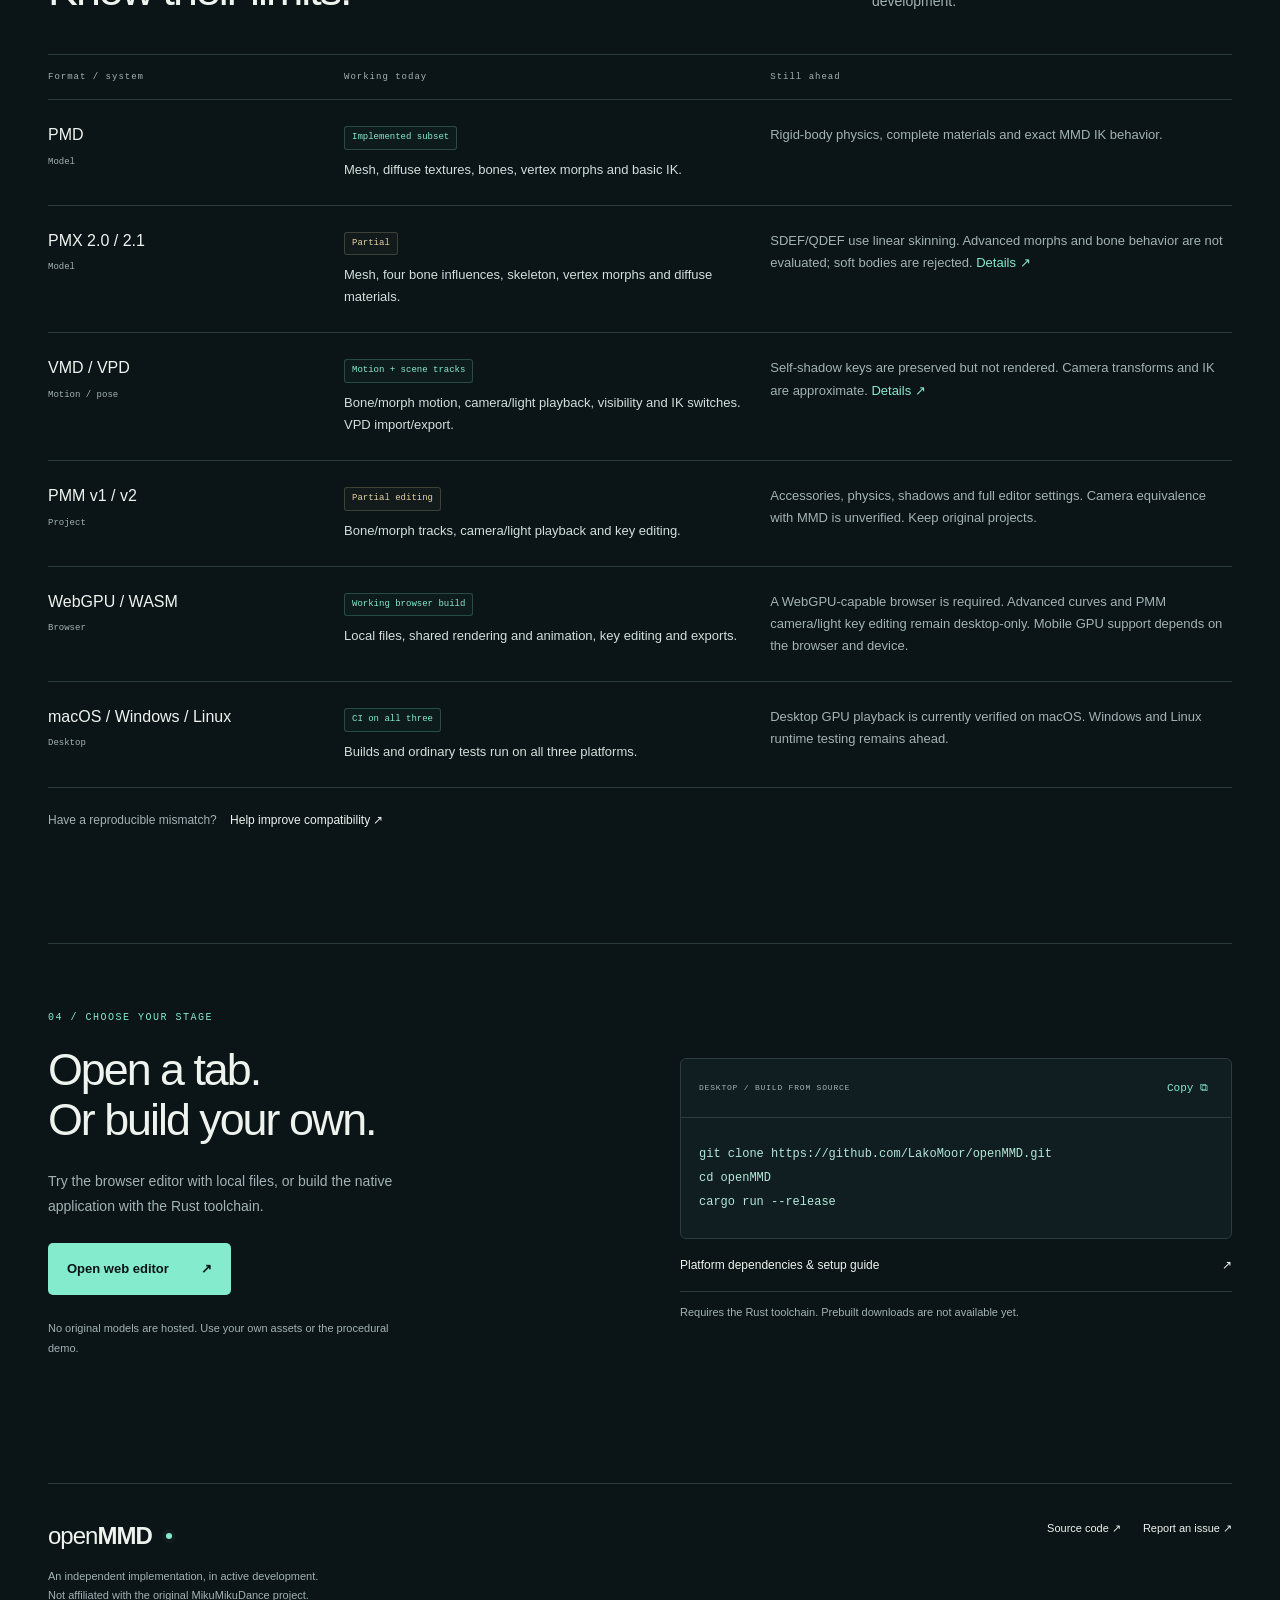
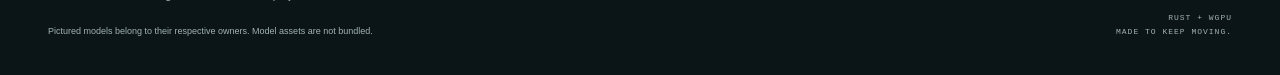
==== commit 8c81da0f: "Refresh site design and mobile editor; play VMD visibility and IK switches" ====
--- a/site/index.html
+++ b/site/index.html
@@ -3,85 +3,73 @@
 <head>
   <meta charset="utf-8">
   <meta name="viewport" content="width=device-width, initial-scale=1">
-  <meta name="theme-color" content="#101b1c">
-  <meta name="description" content="openMMD is an early, independent MMD-compatible animation editor built with Rust and wgpu. Explore its current capabilities, limitations and source.">
-  <meta property="og:title" content="openMMD — A new stage for MMD">
-  <meta property="og:description" content="An independent Rust editor for desktop and the browser. Open source. Work in progress.">
-  <meta property="og:image" content="https://lakomoor.github.io/openMMD/assets/editor.png">
+  <meta name="theme-color" content="#0b1417">
+  <meta name="description" content="An independent, open-source MMD animation editor built with Rust and wgpu. Try the browser editor, explore desktop builds, and check format compatibility.">
+  <meta property="og:title" content="openMMD — Your next MMD scene">
+  <meta property="og:description" content="Familiar models. A new stage. An open-source editor for desktop and the browser, in active development.">
+  <meta property="og:image" content="https://lakomoor.github.io/openMMD/assets/web.png">
   <meta property="og:type" content="website">
-  <link rel="icon" href="data:image/svg+xml,%3Csvg xmlns='http://www.w3.org/2000/svg' viewBox='0 0 64 64'%3E%3Crect width='64' height='64' rx='14' fill='%23101b1c'/%3E%3Cpath d='M13 44V21h9l10 13 10-13h9v23h-9V33L32 46 22 33v11z' fill='%2361d4bc'/%3E%3C/svg%3E">
-  <title>openMMD — A new stage for MMD</title>
+  <link rel="icon" href="data:image/svg+xml,%3Csvg xmlns='http://www.w3.org/2000/svg' viewBox='0 0 64 64'%3E%3Crect width='64' height='64' rx='16' fill='%230b1417'/%3E%3Cpath d='M13 44V21h9l10 13 10-13h9v23h-9V33L32 46 22 33v11z' fill='%2384ebcd'/%3E%3C/svg%3E">
+  <title>openMMD — Your next MMD scene</title>
   <link rel="stylesheet" href="style.css">
   <script src="app.js" defer></script>
 </head>
 <body>
   <a class="skip" href="#main">Skip to content</a>
-  <header class="header wrap">
-    <a class="wordmark" href="#" aria-label="openMMD home"><span class="mark" aria-hidden="true">m</span>open<span>MMD</span></a>
-    <nav aria-label="Main navigation"><a href="app/">Web editor</a><a href="#compatibility">Compatibility</a><a href="#get-started">Get started</a><a href="https://github.com/LakoMoor/openMMD" class="source-link">GitHub <span aria-hidden="true">↗</span></a></nav>
+  <header class="header">
+    <div class="wrap header-inner">
+      <a class="wordmark" href="#" aria-label="openMMD home"><span class="mark" aria-hidden="true">m</span>open<strong>MMD</strong><span class="alpha">EARLY ACCESS</span></a>
+      <button class="menu-toggle" aria-expanded="false" aria-controls="main-nav" type="button">Menu <span aria-hidden="true">☰</span></button>
+      <nav id="main-nav" aria-label="Main navigation"><a href="#workspace">Workspace</a><a href="#compatibility">Compatibility</a><a href="#get-started">Desktop setup</a><a href="https://github.com/LakoMoor/openMMD">GitHub ↗</a><a class="nav-launch" href="app/">Open editor <span aria-hidden="true">↗</span></a></nav>
+    </div>
   </header>
   <main id="main">
     <section class="hero wrap" aria-labelledby="hero-title">
-      <div class="hero-top"><p class="eyebrow"><span class="status-dot" aria-hidden="true"></span> Independent animation editor / Early development</p><span class="build-label">RUST + WGPU</span></div>
-      <h1 id="hero-title">A new stage<br>for <span>MMD.</span></h1>
-      <div class="hero-bottom"><p>Familiar models. A new foundation.<br>An MMD-compatible editor being built in Rust,<br class="desktop-break"> with a GPU viewport powered by wgpu.</p><div class="hero-actions"><a class="button primary" href="app/">Open web editor <span aria-hidden="true">↘</span></a><a class="text-link" href="https://github.com/LakoMoor/openMMD">Explore the code <span aria-hidden="true">↗</span></a></div></div>
-      <div class="platform-line"><span>Development tested on macOS</span><span>Windows + Linux: CI builds / runtime unverified</span><span class="version-note">EARLY EDITOR · NOT A COMPLETE MMD PORT</span></div>
+      <div class="hero-copy">
+        <p class="eyebrow"><span class="status-dot" aria-hidden="true"></span> OPEN SOURCE. OPEN STAGE.</p>
+        <h1 id="hero-title">Your next<br><span>MMD scene.</span></h1>
+        <p class="hero-description">Bring the characters you know.<br>Make room for what comes next.</p>
+        <p class="hero-detail">An independent MMD-compatible animation editor, rebuilt with Rust and wgpu for desktop and the browser.</p>
+        <div class="hero-actions"><a class="button primary" href="app/">Launch web editor <span aria-hidden="true">↗</span></a><a class="text-link" href="#workspace">Explore the workspace <span aria-hidden="true">↓</span></a></div>
+        <p class="hero-note">No installation · Local files · WebGPU required</p>
+      </div>
+      <figure class="hero-stage">
+        <div class="stage-top"><span><i class="status-dot" aria-hidden="true"></i> RENDER CAPTURE / EARLY BUILD</span><span>01 — MIKU</span></div>
+        <a class="screenshot" href="assets/miku.png" data-caption="Actual wgpu render from openMMD. Model shown for demonstration; model assets are not bundled." aria-label="View the actual openMMD render"><img src="assets/miku.png" alt="Miku rendered by openMMD's Rust and wgpu renderer" width="1200" height="900" fetchpriority="high"></a>
+        <figcaption><span>Familiar model.<br><strong>A new foundation.</strong></span><a href="app/" aria-label="Try openMMD Web">↗</a></figcaption>
+      </figure>
+    </section>
+    <div class="platforms wrap"><p>ONE RUST FOUNDATION</p><div><span>macOS</span><span>Windows</span><span>Linux</span><span>WebAssembly</span></div><a href="#compatibility">See what works <span aria-hidden="true">↘</span></a></div>
+
+    <section class="workspace wrap" id="workspace" aria-labelledby="workspace-title">
+      <div class="section-heading"><div><p class="eyebrow">01 / YOUR WORKSPACE</p><h2 id="workspace-title">From a first pose<br>to the next frame.</h2></div><p>A textured viewport, bone and morph controls, and an animation timeline. Familiar tools, with a foundation built in the open.</p></div>
+      <div class="preview-selector" role="group" aria-label="Choose workspace screenshot"><button type="button" data-preview="browser" aria-pressed="true">Browser editor <span>WASM / WebGPU</span></button><button type="button" data-preview="desktop" aria-pressed="false">Desktop editor <span>Rust / wgpu</span></button><button type="button" data-preview="mobile" aria-pressed="false">Mobile layout <span>Touch controls</span></button><span class="capture-label">ACTUAL APPLICATION CAPTURES</span></div>
+      <figure class="workspace-capture" data-capture="browser"><a class="screenshot shot-main" href="assets/web.png" data-caption="openMMD Web with a locally loaded model and VMD scene camera and light tracks" aria-label="Enlarge the browser editor screenshot"><div class="window-bar" aria-hidden="true"><span class="window-dots"><i></i><i></i><i></i></span><span>openMMD / web workspace</span><span>↗</span></div><img src="assets/web.png" alt="Browser editor with a Miku model, bone and morph controls, and VMD playback" width="1440" height="1000" loading="lazy"></a><figcaption><span>Runs in your browser. Your model files stay in this tab.</span><a href="app/">Try it yourself ↗</a></figcaption></figure>
+      <figure class="workspace-capture" data-capture="desktop"><a class="screenshot shot-main" href="assets/editor.png" data-caption="The native openMMD desktop editor running on macOS" aria-label="Enlarge the desktop editor screenshot"><div class="window-bar" aria-hidden="true"><span class="window-dots"><i></i><i></i><i></i></span><span>openMMD / desktop workspace</span><span>↗</span></div><img src="assets/editor.png" alt="Native openMMD editor with model controls and a keyframe timeline" width="1440" height="900" loading="lazy"></a><figcaption><span>Native application. Build from source on your platform.</span><a href="#get-started">Desktop setup ↓</a></figcaption></figure>
+      <figure class="workspace-capture" data-capture="mobile"><a class="screenshot phone-capture" href="assets/web-mobile.png" data-caption="The responsive browser editor at 390 CSS pixels, with a locally loaded model. WebGPU availability depends on the device and browser." aria-label="Enlarge the mobile editor screenshot"><img src="assets/web-mobile.png" alt="Portrait openMMD editor with a full-width viewport and compact touch controls" width="390" height="844" loading="lazy"></a><figcaption><span>A full-width stage. Open Inspector for bones and morphs; Tools for exports.</span><a href="app/">Open the editor ↗</a></figcaption></figure>
+      <div class="workflow-grid"><article><span class="step">01 / IMPORT</span><h3>Bring your model.</h3><p>Open PMD or the supported PMX subset with its textures. Try the procedural demo if you just want to look around.</p></article><article><span class="step">02 / POSE</span><h3>Find the expression.</h3><p>Move bones, adjust facial morphs, and bring in a VPD pose. Undo and redo as you work.</p></article><article><span class="step">03 / ANIMATE</span><h3>Make it move.</h3><p>Play VMD motion, edit bone and morph keys, and follow animated camera and light tracks.</p></article></div>
     </section>
 
-    <section class="viewport-section wrap" aria-labelledby="viewport-title">
-      <div class="section-label"><span id="viewport-title">01 / THE WORKSPACE</span><span>Actual application capture</span></div>
-      <a class="shot-main screenshot" href="assets/editor.png" data-caption="openMMD workspace — actual application screenshot" aria-label="Enlarge the openMMD workspace screenshot"><div class="window-bar" aria-hidden="true"><span class="window-dots"><i></i><i></i><i></i></span><span>openMMD / editor</span><span>↗</span></div><img src="assets/editor.png" alt="openMMD desktop editor with the 3D viewport, model controls and animation timeline" width="1440" height="900" fetchpriority="high"></a>
-      <div class="image-caption"><p>A working editor, with the details still in motion.</p><span>Click any screenshot to inspect it at full size.</span></div>
+    <section class="scene-section" aria-labelledby="scene-title"><div class="wrap scene-grid"><div class="scene-copy"><p class="eyebrow">02 / MORE THAN A MODEL</p><h2 id="scene-title">Give the scene<br>a point of view.</h2><p>Import camera and light VMDs, even before loading a model. Follow the shot, play visibility and IK switches, and export scene motion separately.</p><p class="muted">PMM v1/v2 projects support a growing set of editing features, including desktop camera and light keys. Compatibility remains partial.</p><a class="text-link" href="https://github.com/LakoMoor/openMMD/blob/main/docs/pmm.md">Explore PMM support <span aria-hidden="true">↗</span></a></div><figure><a class="screenshot" href="assets/scene.png" data-caption="PMM scene in openMMD with camera and light key controls" aria-label="Enlarge the PMM scene screenshot"><img src="assets/scene.png" alt="A PMM scene playing in openMMD with camera and lighting controls" width="1440" height="900" loading="lazy"></a><figcaption>PMM SCENE / NATIVE APPLICATION CAPTURE</figcaption></figure></div></section>
+
+    <section class="compatibility wrap" id="compatibility" aria-labelledby="compatibility-title">
+      <div class="section-heading"><div><p class="eyebrow">03 / PROJECT STATUS</p><h2 id="compatibility-title">Know your tools.<br>Know their limits.</h2></div><p>This is an early editor. Full MMD shading, physics, accessories and complete PMM behavior are still in development.</p></div>
+      <table><caption class="sr-only">Current file format support and limitations</caption><thead><tr><th scope="col">Format / system</th><th scope="col">Working today</th><th scope="col">Still ahead</th></tr></thead><tbody>
+        <tr><th scope="row"><span class="format">PMD</span><span class="format-note">Model</span></th><td><span class="state">Implemented subset</span><p>Mesh, diffuse textures, bones, vertex morphs and basic IK.</p></td><td>Rigid-body physics, complete materials and exact MMD IK behavior.</td></tr>
+        <tr><th scope="row"><span class="format">PMX 2.0 / 2.1</span><span class="format-note">Model</span></th><td><span class="state partial">Partial</span><p>Mesh, four bone influences, skeleton, vertex morphs and diffuse materials.</p></td><td>SDEF/QDEF use linear skinning. Advanced morphs and bone behavior are not evaluated; soft bodies are rejected. <a href="https://github.com/LakoMoor/openMMD/blob/main/docs/pmx.md">Details ↗</a></td></tr>
+        <tr><th scope="row"><span class="format">VMD / VPD</span><span class="format-note">Motion / pose</span></th><td><span class="state">Motion + scene tracks</span><p>Bone/morph motion, camera/light playback, visibility and IK switches. VPD import/export.</p></td><td>Self-shadow keys are preserved but not rendered. Camera transforms and IK are approximate. <a href="https://github.com/LakoMoor/openMMD/blob/main/docs/vmd.md">Details ↗</a></td></tr>
+        <tr><th scope="row"><span class="format">PMM v1 / v2</span><span class="format-note">Project</span></th><td><span class="state partial">Partial editing</span><p>Bone/morph tracks, camera/light playback and key editing.</p></td><td>Accessories, physics, shadows and full editor settings. Camera equivalence with MMD is unverified. Keep original projects.</td></tr>
+        <tr><th scope="row"><span class="format">WebGPU / WASM</span><span class="format-note">Browser</span></th><td><span class="state">Working browser build</span><p>Local files, shared rendering and animation, key editing and exports.</p></td><td>A WebGPU-capable browser is required. Advanced curves and PMM camera/light key editing remain desktop-only. Mobile GPU support depends on the browser and device.</td></tr>
+        <tr><th scope="row"><span class="format">macOS / Windows / Linux</span><span class="format-note">Desktop</span></th><td><span class="state">CI on all three</span><p>Builds and ordinary tests run on all three platforms.</p></td><td>Desktop GPU playback is currently verified on macOS. Windows and Linux runtime testing remains ahead.</td></tr>
+      </tbody></table>
+      <p class="compatibility-footnote">Have a reproducible mismatch? <a href="https://github.com/LakoMoor/openMMD/issues">Help improve compatibility ↗</a></p>
     </section>
 
-    <section class="workflow wrap" aria-labelledby="workflow-title">
-      <div class="section-intro"><p class="eyebrow">02 / FROM MODEL TO MOTION</p><h2 id="workflow-title">Keep the creative workflow.<br>Rebuild the machinery.</h2></div>
-      <div class="workflow-grid">
-        <article><span class="step">01</span><h3>Bring a model.</h3><p>Load PMD models or the supported subset of PMX. Inspect a textured mesh, its skeleton and vertex morphs in the GPU viewport.</p><a href="#compatibility">Check format support <span aria-hidden="true">↓</span></a></article>
-        <article><span class="step">02</span><h3>Find the pose.</h3><p>Adjust bone transforms and facial morphs. Import a VPD pose, use it as a starting point, or export a pose to share with an existing workflow.</p><a href="https://github.com/LakoMoor/openMMD/blob/main/docs/vpd.md">VPD implementation notes <span aria-hidden="true">↗</span></a></article>
-        <article><span class="step">03</span><h3>Shape the timing.</h3><p>Play VMD motion, edit bone and morph keyframes on the timeline, and use undo and redo while refining the animation.</p><a href="https://github.com/LakoMoor/openMMD#readme">Read the project guide <span aria-hidden="true">↗</span></a></article>
-      </div>
-    </section>
-
-    <section class="model-section" aria-labelledby="model-title"><div class="wrap model-grid">
-      <div class="model-copy"><p class="eyebrow">03 / BUILT IN THE OPEN</p><h2 id="model-title">The model is familiar.<br>The renderer is new.</h2><p>A Rust application with an immediate-mode editor and a wgpu rendering backend. The aim is a maintainable foundation for MMD workflows across desktop platforms.</p><p class="muted">The current renderer is intentionally basic. MMD’s full shading, physics, accessories and complete scene behavior are still ahead.</p><a class="text-link" href="https://github.com/LakoMoor/openMMD/tree/main/src">Look inside the implementation <span aria-hidden="true">↗</span></a></div>
-      <figure><a class="screenshot model-shot" href="assets/miku.png" data-caption="Miku model rendered by openMMD's wgpu renderer" aria-label="Enlarge the Miku renderer screenshot"><img src="assets/miku.png" alt="Miku model rendered in openMMD using the wgpu graphics backend" width="1200" height="900" loading="lazy"></a><figcaption><span>WGPU RENDER CAPTURE</span><span>Original model asset, independent renderer</span></figcaption></figure>
-    </div></section>
-
-    <section class="scene-section wrap" aria-labelledby="scene-title">
-      <div><p class="eyebrow">PROJECT TRACKS / IN PROGRESS</p><h2 id="scene-title">Put the scene<br>in motion.</h2><p>Follow PMM or VMD camera and light tracks. Load a camera-only VMD before choosing a model, or export scene motion separately. PMM camera/light keys can also be edited in the desktop interface.</p><p class="scene-note">Camera transforms are approximate. Original MMD runtime equivalence has not yet been verified.</p></div>
-      <figure><a class="screenshot scene-shot" href="assets/scene.png" data-caption="PMM scene in openMMD — camera and light track controls" aria-label="Enlarge the PMM scene screenshot"><img src="assets/scene.png" alt="openMMD displaying an imported PMM scene with camera and light animation controls" width="1440" height="900" loading="lazy"></a><figcaption>PMM SCENE / ACTUAL APPLICATION CAPTURE</figcaption></figure>
-    </section>
-
-    <section class="workflow wrap" id="web-editor" aria-labelledby="web-title">
-      <div class="section-intro"><p class="eyebrow">RUN IT IN YOUR BROWSER</p><h2 id="web-title">No install.<br>Your files, your stage.</h2></div>
-      <div class="workflow-grid"><article><span class="step">WASM</span><h3>The same Rust foundation.</h3><p>A WebAssembly build with the shared PMD, PMX, VMD, VPD and PMM parsers, animation code and wgpu renderer. A browser editor, not a video or screenshot.</p></article><article><span class="step">LOCAL</span><h3>Bring the assets.</h3><p>Select your model and its textures together. For a PMM project, include the referenced models. Files are processed locally in browser memory.</p></article><article><span class="step">WEBGPU</span><h3>A modern browser.</h3><p>Use recent Chrome or Edge with WebGPU and hardware acceleration. This remains an early editor with the limitations listed below.</p><a class="button primary" href="app/">Launch openMMD Web <span aria-hidden="true">↗</span></a></article></div>
-    </section>
-
-    <section class="viewport-section wrap" aria-labelledby="web-capture-title">
-      <div class="section-label"><span id="web-capture-title">WEB / ACTUAL BROWSER CAPTURE</span><a href="app/">Open the browser editor ↗</a></div>
-      <a class="shot-main screenshot" href="assets/web.png" data-caption="The Rust/WASM editor running in Chrome WebGPU with a locally selected model" aria-label="Enlarge the browser editor screenshot"><img src="assets/web.png" alt="openMMD Web running a locally loaded Miku model with bone controls and timeline" width="1440" height="1000" loading="lazy"></a>
-      <p class="compatibility-footnote">The original models are not hosted here. Select your own files, or use the built-in procedural demo.</p>
-    </section>
-
-    <section class="compatibility wrap" id="compatibility" aria-labelledby="compatibility-title">
-      <div class="section-intro split-intro"><div><p class="eyebrow">04 / COMPATIBILITY, CLEARLY</p><h2 id="compatibility-title">A useful start.<br>An honest status.</h2></div><p>This is an early implementation, not a complete replacement for MikuMikuDance. A file loading successfully does not guarantee identical playback or appearance.</p></div>
-      <div class="table-scroll"><table><caption class="sr-only">Current file format support and known limitations</caption><thead><tr><th scope="col">Format / system</th><th scope="col">Current support</th><th scope="col">The important limits</th></tr></thead><tbody>
-        <tr><th scope="row"><span class="format">PMD</span><span class="format-note">Model</span></th><td><span class="state">Implemented subset</span><p>Mesh, diffuse textures, bones, vertex morphs and basic IK.</p></td><td>Basic shading and approximate IK. No rigid-body physics or complete MMD material behavior.</td></tr>
-        <tr><th scope="row"><span class="format">PMX 2.0 / 2.1</span><span class="format-note">Model</span></th><td><span class="state partial">Partial</span><p>Mesh, four bone influences, skeleton, vertex morphs and diffuse materials.</p></td><td>SDEF/QDEF use linear skinning. Other morph types and advanced bone behavior are not evaluated. Soft bodies are rejected. <a href="https://github.com/LakoMoor/openMMD/blob/main/docs/pmx.md">Details ↗</a></td></tr>
-        <tr><th scope="row"><span class="format">VMD / VPD</span><span class="format-note">Motion / pose</span></th><td><span class="state">Motion + scene tracks</span><p>Bone/morph animation, VMD camera/light playback and VPD pose import/export.</p></td><td>Camera-only VMD works without a model. Shadow, visibility and IK-switch tracks are retained on export but not evaluated yet. <a href="https://github.com/LakoMoor/openMMD/blob/main/docs/vmd.md">VMD details ↗</a></td></tr>
-        <tr><th scope="row"><span class="format">PMM v1 / v2</span><span class="format-note">Project</span></th><td><span class="state partial">Partial project editing</span><p>Bone/morph tracks, camera/light playback and keyframe editing.</p></td><td>Camera transforms are approximate; original runtime equivalence is unverified. Accessories, physics, shadows and all original editor settings are not supported. Preserve the original project.</td></tr>
-        <tr><th scope="row"><span class="format">WebGPU / WASM</span><span class="format-note">Browser editor</span></th><td><span class="state">Working browser build</span><p>Local files, shared Rust rendering and animation, key editing and exports.</p></td><td>Recent Chrome/Edge and hardware acceleration required. Files stay in tab memory. PMM camera/light key editing and advanced curve operations remain desktop-only.</td></tr>
-        <tr><th scope="row"><span class="format">Desktop platforms</span><span class="format-note">Build + runtime</span></th><td><span class="state">macOS development</span><p>Rust + wgpu foundations for macOS, Windows and Linux.</p></td><td>CI builds and ordinary tests run on macOS, Windows and Linux. Desktop GPU playback has only been verified on macOS.</td></tr>
-      </tbody></table></div>
-      <p class="compatibility-footnote">Compatibility grows through reproducible tests and real assets. <a href="https://github.com/LakoMoor/openMMD/issues">Report a concrete mismatch <span aria-hidden="true">↗</span></a></p>
-    </section>
-
-    <section class="get-started wrap" id="get-started" aria-labelledby="start-title"><div class="start-copy"><p class="eyebrow">05 / TAKE IT FOR A SPIN</p><h2 id="start-title">Start with the source.</h2><p>Install the Rust toolchain and the platform dependencies described in the README. Clone the repository, then launch a release build.</p><a class="button primary" href="https://github.com/LakoMoor/openMMD#readme">Read setup instructions <span aria-hidden="true">↗</span></a></div><div class="terminal"><div class="terminal-label"><span>TERMINAL</span><button class="copy-button" type="button" data-copy aria-label="Copy setup commands">Copy <span aria-hidden="true">⧉</span></button></div><pre><code id="setup-commands">git clone https://github.com/LakoMoor/openMMD.git
+    <section class="start-section wrap" id="get-started" aria-labelledby="start-title"><div class="start-copy"><p class="eyebrow">04 / CHOOSE YOUR STAGE</p><h2 id="start-title">Open a tab.<br>Or build your own.</h2><p>Try the browser editor with local files, or build the native application with the Rust toolchain.</p><a class="button primary" href="app/">Open web editor <span aria-hidden="true">↗</span></a><p class="small-note">No original models are hosted. Use your own assets or the procedural demo.</p></div><div class="desktop-setup"><div class="terminal"><div class="terminal-label"><span>DESKTOP / BUILD FROM SOURCE</span><button class="copy-button" type="button" data-copy aria-label="Copy setup commands">Copy ⧉</button></div><pre><code id="setup-commands">git clone https://github.com/LakoMoor/openMMD.git
 cd openMMD
-cargo run --release</code></pre><p>Builds locally. No prebuilt download is promised.</p><span class="copy-status" role="status" aria-live="polite"></span></div></section>
+cargo run --release</code></pre><span class="copy-status" role="status" aria-live="polite"></span></div><a class="setup-link" href="https://github.com/LakoMoor/openMMD#readme">Platform dependencies &amp; setup guide <span aria-hidden="true">↗</span></a><p class="small-note">Requires the Rust toolchain. Prebuilt downloads are not available yet.</p></div></section>
   </main>
-  <footer class="footer wrap"><div><a class="wordmark" href="#">open<span>MMD</span></a><p>An independent implementation.<br>Not affiliated with the original MikuMikuDance project.<br>Sample models pictured belong to their respective owners; model assets are not bundled.</p></div><div class="footer-right"><a href="https://github.com/LakoMoor/openMMD">Source code ↗</a><a href="https://github.com/LakoMoor/openMMD/issues">Issues ↗</a><span>RUST / WGPU / WORK IN PROGRESS</span></div></footer>
+  <footer class="footer wrap"><div><a class="wordmark" href="#">open<strong>MMD</strong><span class="status-dot" aria-hidden="true"></span></a><p>An independent implementation, in active development.<br>Not affiliated with the original MikuMikuDance project.</p><p class="small-note">Pictured models belong to their respective owners. Model assets are not bundled.</p></div><div class="footer-right"><a href="https://github.com/LakoMoor/openMMD">Source code ↗</a><a href="https://github.com/LakoMoor/openMMD/issues">Report an issue ↗</a><span>RUST + WGPU<br>MADE TO KEEP MOVING.</span></div></footer>
   <dialog class="lightbox" aria-labelledby="lightbox-caption"><button class="lightbox-close" type="button" aria-label="Close screenshot">Close <span aria-hidden="true">×</span></button><img alt=""><p id="lightbox-caption"></p></dialog>
 </body>
 </html>
--- a/site/style.css
+++ b/site/style.css
@@ -1,7 +1,11 @@
-:root{--ink:#101b1c;--panel:#172527;--line:#344346;--paper:#e9eee6;--muted:#a6b4b0;--teal:#69dac1;--accent:#aee9d4;--mono:ui-monospace,SFMono-Regular,Consolas,"Liberation Mono",monospace;--sans:Inter,"Helvetica Neue",Helvetica,Arial,sans-serif;color-scheme:dark;font-family:var(--sans);font-size:16px;background:var(--ink);color:var(--paper)}*{box-sizing:border-box}html{scroll-behavior:smooth;scroll-padding-top:32px}body{margin:0}a{color:inherit;text-decoration:none}button{font:inherit}a,button{-webkit-tap-highlight-color:transparent}a:focus-visible,button:focus-visible{outline:2px solid var(--teal);outline-offset:6px}::selection{background:var(--teal);color:var(--ink)}.wrap{width:min(1280px,calc(100% - 112px));margin-inline:auto}.header{display:flex;align-items:center;justify-content:space-between;min-height:112px;border-bottom:1px solid var(--line)}.wordmark{display:inline-flex;align-items:center;font-size:25px;letter-spacing:-1.2px;font-weight:400}.wordmark>span:not(.mark){font-weight:800}.mark{font-size:24px;line-height:34px;display:inline-flex;align-items:center;justify-content:center;width:34px;height:34px;background:var(--teal);color:var(--ink);font-weight:900;margin-right:12px;border-radius:7px;letter-spacing:-2px;padding-right:2px}.header nav{display:flex;align-items:center;gap:38px;font-size:14px}.header nav a{padding:12px 0}.header nav a:hover,.text-link:hover,.workflow a:hover,.compatibility a:hover,.footer a:hover{color:var(--teal)}.source-link span{margin-left:10px}.skip{position:absolute;left:16px;top:-80px;padding:12px 20px;background:var(--teal);color:var(--ink);z-index:20}.skip:focus{top:16px}.hero{padding-top:48px}.hero-top{display:flex;justify-content:space-between;align-items:center;gap:20px}.eyebrow,.build-label,.section-label,.platform-line,.step,.terminal-label,.model-section figcaption,.version-note,.footer-right>span{font-family:var(--mono);font-size:11px;letter-spacing:1px;line-height:1.7;font-weight:500}.eyebrow{margin:0;color:var(--teal);text-transform:uppercase}.status-dot{display:inline-block;width:7px;height:7px;background:var(--teal);border-radius:50%;margin-right:9px;vertical-align:1px;box-shadow:0 0 0 4px #69dac10c}.build-label{color:var(--muted)}h1{font-size:clamp(90px,10.9vw,154px);font-weight:600;letter-spacing:-.075em;line-height:.96;margin:55px 0 44px;max-width:1100px}h1 span{color:var(--teal)}.hero-bottom{display:flex;align-items:flex-end;justify-content:space-between;gap:40px;margin-bottom:45px}.hero-bottom>p{font-size:19px;line-height:1.55;color:var(--muted);margin:0;letter-spacing:-.3px}.hero-actions{display:flex;align-items:center;gap:28px;flex-wrap:wrap}.button{display:inline-flex;align-items:center;justify-content:space-between;gap:40px;font-size:14px;font-weight:600;min-height:52px;padding:16px 21px;transition:background .2s,transform .2s}.primary{background:var(--teal);color:var(--ink)}.primary:hover{background:#97edda;transform:translateY(-2px)}.text-link{font-size:14px;display:inline-flex;gap:20px;align-items:center;line-height:1.5}.platform-line{display:flex;align-items:center;justify-content:space-between;gap:20px;border-top:1px solid var(--line);padding-top:18px;color:var(--muted);font-size:10px;letter-spacing:.3px}.version-note{color:var(--teal);font-size:9px;letter-spacing:.4px}.viewport-section{margin-top:78px}.section-label{display:flex;justify-content:space-between;color:var(--muted);font-size:10px;margin-bottom:15px}.section-label span:last-child{letter-spacing:0;text-transform:none}.screenshot{display:block;cursor:zoom-in}.shot-main{background:#243234;border:1px solid #4c5c5f;overflow:hidden;box-shadow:0 24px 70px #0003;transition:border-color .2s}.shot-main:hover{border-color:var(--teal)}.window-bar{height:38px;display:flex;justify-content:space-between;align-items:center;padding:0 16px;font:10px var(--mono);color:#c0ccc6;border-bottom:1px solid #415052;background:#1e2e30}.window-dots{display:flex;gap:5px}.window-dots i{width:6px;height:6px;border:1px solid #71827e;border-radius:50%}.window-dots i:first-child{background:var(--teal);border-color:var(--teal)}.shot-main img{display:block;width:100%;height:auto;aspect-ratio:1440/900;object-fit:contain;background:#172527}.image-caption{display:flex;justify-content:space-between;gap:20px;font-size:12px;color:var(--muted);margin-top:15px}.image-caption p{margin:0}.image-caption span{font-size:11px}.workflow{padding-block:125px 115px}.section-intro{margin-bottom:52px}h2{font-size:clamp(34px,3.6vw,51px);line-height:1.13;letter-spacing:-2px;font-weight:500;margin:21px 0 0}.workflow-grid{display:grid;grid-template-columns:repeat(3,1fr);gap:48px}.workflow article{border-top:1px solid var(--line);padding-top:22px}.step{display:block;color:var(--teal);font-size:12px;margin-bottom:29px}.workflow h3{font-size:24px;font-weight:500;letter-spacing:-.7px;margin:0 0 16px}.workflow p{color:var(--muted);font-size:15px;line-height:1.7;margin:0 0 28px;max-width:335px}.workflow a{display:inline-flex;align-items:center;gap:20px;font-size:12px;border-bottom:1px solid var(--line);padding-bottom:8px}.model-section{background:#dbe6df;color:#182625;padding-block:78px}.model-grid{display:grid;grid-template-columns:.9fr 1.1fr;gap:85px;align-items:center}.model-copy .eyebrow{color:#3a7468}.model-copy h2{font-size:43px}.model-copy>p:not(.eyebrow){font-size:15px;line-height:1.75;margin:28px 0 0;max-width:425px}.model-copy>p.muted{color:#536963;margin-top:16px}.model-copy .text-link{margin-top:33px;border-bottom:1px solid #a8bcb2;padding-bottom:7px;font-size:12px}.model-copy .text-link:hover{color:#235e50}.model-section figure{margin:0;min-width:0}.model-shot{background:#adc5bb;border:1px solid #b0c1b6;transition:transform .2s}.model-shot:hover{transform:translateY(-3px)}.model-shot img{display:block;width:100%;height:auto;aspect-ratio:4/3;object-fit:contain}.model-section figcaption{display:flex;justify-content:space-between;gap:12px;font-size:8px;color:#4d655d;margin-top:14px;letter-spacing:.3px}.compatibility{padding-block:115px 100px}.split-intro{display:flex;align-items:flex-end;justify-content:space-between;gap:50px}.split-intro>p{max-width:370px;line-height:1.75;font-size:15px;color:var(--muted);margin:0}.table-scroll{overflow-x:auto}table{border-collapse:collapse;width:100%;table-layout:fixed;font-size:13px;line-height:1.65}th,td{text-align:left;vertical-align:top;padding:25px 30px 25px 0;border-bottom:1px solid var(--line)}thead th{color:var(--muted);font:10px var(--mono);letter-spacing:1px;text-transform:uppercase;padding-block:15px;border-top:1px solid var(--line)}th:first-child{width:24%}th:nth-child(2){width:34%}th:nth-child(3){width:42%}tbody th{font-weight:500}.format{display:block;font-size:17px;letter-spacing:-.2px}.format-note{display:block;color:var(--muted);font:10px var(--mono);margin-top:8px}.state{font:10px var(--mono);color:var(--teal);display:inline-block;background:#69dac10c;border:1px solid #69dac12b;padding:3px 7px;margin-bottom:8px}.state.partial{color:#dec78f;background:#dec78f0a;border-color:#dec78f2b}td{color:var(--muted)}td p{margin:0;color:var(--paper)}td a{color:var(--teal);white-space:nowrap}td:last-child{padding-right:0}.compatibility-footnote{font-size:11px;color:var(--muted);display:flex;justify-content:space-between;gap:20px;margin-top:20px}.compatibility-footnote a{color:var(--paper)}.get-started{display:grid;grid-template-columns:1fr 1fr;gap:70px;border-top:1px solid var(--line);padding-block:70px 100px}.start-copy h2{margin-top:20px}.start-copy>p:not(.eyebrow){font-size:15px;color:var(--muted);line-height:1.7;max-width:430px;margin-block:24px 28px}.terminal{border:1px solid var(--line);background:#0d1718;align-self:center;position:relative}.terminal-label{display:flex;justify-content:space-between;align-items:center;padding:15px 20px;border-bottom:1px solid #263638;color:var(--muted);font-size:9px}.copy-button{border:0;background:none;color:var(--paper);cursor:pointer;font:11px var(--mono);padding:4px 0}.copy-button:hover{color:var(--teal)}.copy-button span{margin-left:8px}.terminal pre{padding:28px 22px 12px;margin:0;overflow-x:auto;max-width:100%;font:12px/2 var(--mono);color:var(--accent);tab-size:2}.terminal p{font:10px/1.5 var(--mono);padding:0 22px 22px;margin:0;color:#748d85}.copy-status{position:absolute;bottom:-25px;right:0;font:11px var(--mono);color:var(--teal)}.footer{display:flex;justify-content:space-between;gap:30px;padding-block:36px 42px;border-top:1px solid var(--line)}.footer .wordmark{font-size:23px}.footer p{font-size:10px;line-height:1.6;color:var(--muted);margin-top:14px}.footer-right{display:flex;gap:24px;align-items:flex-start;flex-wrap:wrap;justify-content:flex-end;font-size:11px;padding-top:6px}.footer-right>span{width:100%;text-align:right;color:#799089;font-size:8px;align-self:flex-end}.sr-only{position:absolute;width:1px;height:1px;padding:0;margin:-1px;overflow:hidden;clip:rect(0,0,0,0);white-space:nowrap;border:0}.lightbox{width:min(1500px,96vw);height:fit-content;max-height:95vh;padding:52px 20px 16px;border:1px solid #4b6760;background:#101b1c;color:var(--paper);overflow:auto}.lightbox::backdrop{background:#040b0ded;backdrop-filter:blur(8px)}.lightbox img{display:block;width:100%;height:auto;max-height:calc(90vh - 110px);object-fit:contain}.lightbox-close{position:absolute;right:20px;top:15px;display:flex;align-items:center;gap:20px;border:0;background:none;color:var(--paper);cursor:pointer;font:12px var(--mono);padding:3px}.lightbox-close span{font-size:24px;line-height:1}.lightbox p{font:11px/1.6 var(--mono);color:var(--muted);margin-bottom:0}.lightbox[open]{animation:appear .16s ease-out}body.modal-open{overflow:hidden}@keyframes appear{from{opacity:0;transform:translateY(8px)}to{opacity:1;transform:translateY(0)}}
-@media(min-width:1600px){.hero{padding-top:65px}h1{margin-top:65px}.viewport-section{margin-top:90px}}
-@media(max-width:1100px){.wrap{width:calc(100% - 64px)}.hero-actions{gap:20px;align-items:flex-start;flex-direction:column}.hero-bottom{align-items:center}.platform-line{flex-wrap:wrap}.version-note{margin-left:auto}.workflow-grid{gap:28px}.model-grid{gap:40px}.model-copy h2{font-size:36px}.model-section figcaption{flex-direction:column;gap:3px}.get-started{gap:40px}.terminal pre{font-size:10px}.split-intro>p{max-width:310px}}
-@media(max-width:760px){.wrap{width:calc(100% - 40px)}.header{min-height:86px}.wordmark{font-size:22px}.mark{height:29px;width:29px;font-size:21px;margin-right:9px}.header nav{gap:20px;font-size:12px}.header nav>a:first-child{display:none}.hero{padding-top:32px}.hero-top{align-items:flex-start}.hero-top .eyebrow{max-width:230px;font-size:9px;line-height:1.7}.build-label{font-size:9px;white-space:nowrap}h1{font-size:clamp(72px,14vw,105px);margin:40px 0 30px;line-height:.99;letter-spacing:-.075em}.hero-bottom{flex-direction:column;gap:28px;align-items:flex-start;margin-bottom:30px}.hero-bottom>p{font-size:17px}.desktop-break{display:none}.hero-actions{align-items:center;flex-direction:row;gap:23px}.button{font-size:12px;min-height:48px;padding:14px 16px;gap:25px}.text-link{font-size:12px;gap:12px}.platform-line{font-size:9px;gap:8px 15px;padding-top:15px}.version-note{width:100%;margin-left:0;font-size:8px;margin-top:4px}.viewport-section{margin-top:45px}.section-label{font-size:8px;gap:16px;margin-bottom:10px}.section-label span:last-child{font-size:8px}.window-bar{height:28px;font-size:8px;padding-inline:10px}.image-caption{font-size:10px;flex-direction:column;gap:7px}.image-caption span{font-size:9px}.workflow{padding-block:75px}.section-intro{margin-bottom:35px}.eyebrow{font-size:10px}h2{font-size:35px;letter-spacing:-1.5px;line-height:1.15;margin-top:18px}.workflow-grid{grid-template-columns:1fr;gap:30px}.workflow article{position:relative;padding-left:45px;padding-top:22px}.step{position:absolute;left:0;top:25px}.workflow h3{font-size:22px;margin-bottom:12px}.workflow p{max-width:100%;font-size:14px;margin-bottom:18px}.workflow a{font-size:11px}.model-section{padding-block:55px}.model-grid{grid-template-columns:1fr;gap:38px}.model-copy h2{font-size:35px}.model-copy>p:not(.eyebrow){max-width:100%;font-size:14px;margin-top:22px}.model-copy>p.muted{margin-top:14px}.model-copy .text-link{margin-top:25px}.model-section figcaption{flex-direction:row;flex-wrap:wrap;font-size:8px}.compatibility{padding-block:75px 65px}.split-intro{flex-direction:column;align-items:flex-start;gap:25px}.split-intro>p{max-width:100%;font-size:14px}table{table-layout:fixed;font-size:11px;min-width:620px}th,td{padding:20px 20px 20px 0}.format{font-size:14px}.format-note{font-size:9px}.state{font-size:9px}.compatibility-footnote{flex-direction:column;gap:12px;font-size:10px}.get-started{grid-template-columns:1fr;padding-block:50px 65px;gap:35px}.start-copy>p:not(.eyebrow){font-size:14px;max-width:100%}.terminal pre{font-size:clamp(8px,2.35vw,12px);padding:24px 16px 12px}.terminal p{padding-inline:16px;font-size:9px}.footer{padding-block:30px;gap:25px}.footer p{font-size:9px;max-width:220px}.footer-right{font-size:10px;gap:16px;max-width:140px}.footer-right>span{font-size:7px;line-height:1.7}.lightbox{padding:48px 10px 12px}.lightbox p{font-size:9px}.lightbox-close{font-size:10px;right:13px}}
-@media(prefers-reduced-motion:reduce){html{scroll-behavior:auto}*,*::before,*::after{animation:none!important;transition:none!important}.primary:hover,.model-shot:hover{transform:none}}
-.scene-section{display:grid;grid-template-columns:.7fr 1.3fr;gap:65px;padding-top:100px;align-items:center}.scene-section h2{font-size:40px}.scene-section>div>p:not(.eyebrow){color:var(--muted);font-size:14px;line-height:1.75;margin-top:25px}.scene-section>div>p.scene-note{font-size:11px;color:#7f9890;margin-top:17px}.scene-section figure{margin:0;min-width:0}.scene-shot{border:1px solid var(--line);transition:border-color .2s}.scene-shot:hover{border-color:var(--teal)}.scene-shot img{display:block;width:100%;height:auto;aspect-ratio:1440/900;object-fit:contain}.scene-section figcaption{color:var(--muted);font:8px/1.5 var(--mono);letter-spacing:.5px;margin-top:12px}@media(max-width:1100px){.scene-section{gap:35px}.scene-section h2{font-size:34px}}@media(max-width:760px){.scene-section{grid-template-columns:1fr;gap:28px;padding-top:65px}.scene-section h2{font-size:35px}.scene-section>div>p:not(.eyebrow){margin-top:20px}.scene-section>div>p.scene-note{margin-top:13px}}@media(prefers-reduced-motion:reduce){.scene-shot{transition:none}}
-@media(max-width:760px){.header{gap:20px;flex-wrap:wrap;padding-block:20px}.header>.wordmark{flex-shrink:0}.header nav{width:100%;justify-content:space-between;gap:16px}.header nav>a:first-child{display:inline}.header nav a{white-space:nowrap;padding:4px 0}.header .source-link span{margin-left:3px}}
+:root {
+  --ink:#0b1417; --panel:#142125; --line:#2b3b3f; --paper:#eef3ee;
+  --muted:#a2b3b5; --teal:#84ebcd; --mono:ui-monospace,SFMono-Regular,Consolas,monospace;
+  color-scheme:dark; font-family:"Helvetica Neue",Helvetica,Arial,sans-serif;
+  background:var(--ink); color:var(--paper); font-size:16px;
+}
+*{box-sizing:border-box}html{scroll-behavior:smooth;scroll-padding-top:112px}body{margin:0}button{font:inherit}a{color:inherit;text-decoration:none}button,a{-webkit-tap-highlight-color:transparent}button{cursor:pointer}button:disabled{cursor:default}a:focus-visible,button:focus-visible{outline:2px solid var(--teal);outline-offset:5px}::selection{background:var(--teal);color:var(--ink)}img{max-width:100%}[hidden]{display:none!important}.wrap{width:min(1280px,calc(100% - 96px));margin-inline:auto}.skip{position:fixed;top:-100px;left:16px;background:var(--teal);color:var(--ink);padding:16px;z-index:50}.skip:focus{top:16px}.header{position:sticky;top:0;z-index:10;border-bottom:1px solid var(--line);background:#0b1417f5;backdrop-filter:blur(16px)}.header-inner{min-height:88px;display:flex;align-items:center;justify-content:space-between;gap:24px}.wordmark{display:inline-flex;align-items:center;font-size:24px;letter-spacing:-1px;white-space:nowrap}.wordmark strong{font-weight:750}.mark{display:grid;place-content:center;width:32px;height:32px;background:var(--teal);color:var(--ink);border-radius:9px;font-weight:900;margin-right:10px;letter-spacing:-2px;padding-right:2px}.alpha{margin-left:16px;font:8px/1.4 var(--mono);letter-spacing:1px;color:var(--muted);max-width:44px;white-space:normal}.header nav{display:flex;gap:26px;align-items:center;font-size:12px}.header nav a{padding-block:15px}.header nav a:hover,.text-link:hover,.setup-link:hover,figcaption a:hover,.footer a:hover{color:var(--teal)}.header nav .nav-launch{padding:12px 16px;border:1px solid #84ebcd66;color:var(--teal);border-radius:5px;display:flex;gap:22px}.menu-toggle{display:none}.hero{display:grid;grid-template-columns:1.05fr 1fr;gap:60px;align-items:center;padding-block:72px 64px}.eyebrow{font:10px/1.8 var(--mono);letter-spacing:1.5px;color:var(--teal);margin:0}.status-dot{display:inline-block;background:var(--teal);width:6px;height:6px;border-radius:50%;vertical-align:2px;margin-right:8px;box-shadow:0 0 0 4px #84ebcd0a}h1{font-size:clamp(64px,6.7vw,98px);font-weight:500;line-height:1.01;letter-spacing:-6px;margin:27px 0 26px}h1 span{color:var(--teal)}.hero-description{font-size:23px;line-height:1.45;letter-spacing:-.5px;margin:0 0 18px}.hero-detail{font-size:15px;line-height:1.75;color:var(--muted);max-width:390px;margin:0}.hero-actions{display:flex;align-items:center;flex-wrap:wrap;gap:22px;margin-top:30px}.button{display:inline-flex;align-items:center;justify-content:space-between;gap:32px;min-height:52px;padding:15px 19px;font-size:13px;font-weight:600;border-radius:5px;transition:background .2s,transform .2s}.primary{background:var(--teal);color:var(--ink)}.primary:hover{background:#adf5e0;transform:translateY(-2px)}.text-link{display:inline-flex;align-items:center;gap:16px;font-size:12px;min-height:44px}.hero-note{font:10px/1.8 var(--mono);color:var(--muted);margin:16px 0 0}.hero-stage{margin:0;border:1px solid #35504f;border-radius:12px;overflow:hidden;position:relative;background:#1e2730}.stage-top{position:absolute;top:0;left:0;right:0;display:flex;justify-content:space-between;gap:12px;padding:19px;font:8px/1.6 var(--mono);color:#bed0cc;letter-spacing:.7px;z-index:1;background:linear-gradient(#162327,transparent)}.stage-top .status-dot{vertical-align:1px;width:4px;height:4px;margin-right:5px}.hero-stage img{display:block;width:100%;height:530px;object-fit:cover}.hero-stage figcaption{position:absolute;bottom:0;left:0;right:0;display:flex;align-items:flex-end;justify-content:space-between;padding:22px;background:linear-gradient(transparent,#0b1417ef);pointer-events:none}.hero-stage figcaption>span{font-size:15px;line-height:1.6}.hero-stage figcaption strong{font-weight:500;color:var(--teal)}.hero-stage figcaption>a{display:grid;place-content:center;border:1px solid #718581;width:42px;height:42px;border-radius:50%;font-size:22px;pointer-events:auto}.screenshot{display:block;cursor:zoom-in}.platforms{display:flex;align-items:center;justify-content:space-between;gap:24px;border-top:1px solid var(--line);border-bottom:1px solid var(--line);padding-block:23px}.platforms>p{font:9px/1.6 var(--mono);letter-spacing:1px;color:var(--muted);margin:0}.platforms>div{display:flex;gap:30px;font-size:15px;color:#d2dcd8}.platforms>a{font-size:11px;color:var(--muted);display:flex;gap:22px}.workspace,.compatibility{padding-block:100px}.section-heading{display:flex;justify-content:space-between;align-items:flex-end;gap:48px;margin-bottom:40px}h2{font-size:clamp(34px,3.5vw,50px);font-weight:500;line-height:1.12;letter-spacing:-2px;margin:17px 0 0}.section-heading>p{max-width:360px;color:var(--muted);font-size:14px;line-height:1.8;margin:0}.preview-selector{display:none;align-items:center;gap:8px;margin-bottom:16px}.js .preview-selector{display:flex}.preview-selector button{padding:12px 18px;min-height:48px;background:transparent;border:1px solid transparent;border-radius:5px;color:var(--muted);font-size:12px;text-align:left}.preview-selector button[aria-pressed=true]{border-color:#47625e;background:#182a2b;color:var(--paper)}.preview-selector button span{display:block;font:8px/1.7 var(--mono);color:var(--muted);margin-top:3px}.capture-label{margin-left:auto;font:8px/1.5 var(--mono);color:var(--muted);letter-spacing:.8px}.workspace-capture{margin:0 0 25px}.phone-capture{max-width:320px;margin-inline:auto;border:1px solid #3c5052;border-radius:12px;overflow:hidden}.phone-capture img{width:100%;height:auto;display:block}.shot-main{border:1px solid #3c5052;border-radius:8px;overflow:hidden;background:#1e2730;box-shadow:0 22px 65px #0002}.shot-main:hover{border-color:var(--teal)}.window-bar{display:flex;justify-content:space-between;align-items:center;gap:12px;height:35px;padding-inline:15px;background:#18282c;border-bottom:1px solid var(--line);color:var(--muted);font:9px var(--mono)}.window-dots{display:flex;gap:5px}.window-dots i{width:6px;height:6px;border-radius:50%;background:#415957}.window-dots i:first-child{background:var(--teal)}.shot-main img{display:block;width:100%;height:auto}.workspace-capture figcaption{display:flex;justify-content:space-between;gap:18px;color:var(--muted);font-size:11px;line-height:1.6;margin-top:14px}.workspace-capture figcaption a{color:var(--paper)}.workflow-grid{display:grid;grid-template-columns:repeat(3,minmax(0,1fr));gap:36px;margin-top:50px}.workflow-grid article{border-top:1px solid var(--line);padding-top:22px}.step{font:9px/1.6 var(--mono);letter-spacing:1px;color:var(--teal)}h3{font-size:23px;font-weight:500;letter-spacing:-.6px;margin:19px 0 12px}.workflow-grid p{font-size:14px;line-height:1.8;color:var(--muted);margin:0;max-width:340px}.scene-section{background:#dce9e1;color:#172d2c;padding-block:70px}.scene-grid{display:grid;grid-template-columns:.85fr 1.15fr;gap:64px;align-items:center}.scene-section .eyebrow{color:#386c5e}.scene-copy>p:not(.eyebrow){font-size:14px;line-height:1.85;margin:26px 0 0}.scene-copy>p.muted{color:#536d65;font-size:13px;margin-top:14px}.scene-copy .text-link{margin-top:24px;border-bottom:1px solid #abc1b6}.scene-copy .text-link:hover{color:#26705b}.scene-section figure{margin:0;min-width:0}.scene-section img{width:100%;display:block;height:auto;border:1px solid #78938c;border-radius:5px}.scene-section figcaption{font:8px/1.6 var(--mono);color:#506e64;margin-top:12px;letter-spacing:.5px}table{width:100%;border-collapse:collapse;table-layout:fixed;font-size:13px;line-height:1.7}th,td{text-align:left;vertical-align:top;padding:24px 28px 24px 0;border-bottom:1px solid var(--line)}thead th{font:9px/1.6 var(--mono);letter-spacing:1px;color:var(--muted);padding-block:15px;border-top:1px solid var(--line)}th:first-child{width:25%}th:nth-child(2){width:36%}th:nth-child(3){width:39%}tbody th{font-weight:500}.format{display:block;font-size:16px;line-height:1.4;max-width:190px}.format-note{font:9px/1.6 var(--mono);color:var(--muted);display:block;margin-top:8px}.state{font:9px/1.5 var(--mono);border:1px solid #84ebcd3b;color:var(--teal);background:#84ebcd08;padding:4px 7px;display:inline-block;border-radius:3px;margin-bottom:9px}.partial{color:#e6d2a1;background:#e6d2a108;border-color:#e6d2a135}td{color:var(--muted)}td p{margin:0;color:#d2dfda}td a{color:var(--teal);white-space:nowrap}td:last-child{padding-right:0}.compatibility-footnote{color:var(--muted);font-size:12px;margin-top:22px;line-height:1.8}.compatibility-footnote a{margin-left:10px;color:var(--paper)}.start-section{display:grid;grid-template-columns:1fr 1fr;gap:80px;padding-block:65px 100px;border-top:1px solid var(--line)}.start-copy>p:not(.eyebrow){font-size:14px;line-height:1.8;color:var(--muted);max-width:370px;margin:24px 0}.start-copy .small-note,.small-note{font-size:11px!important;line-height:1.8;color:var(--muted)}.desktop-setup{min-width:0;align-self:center}.terminal{background:#101e21;border:1px solid var(--line);border-radius:6px;overflow:hidden}.terminal-label{display:flex;justify-content:space-between;align-items:center;gap:12px;border-bottom:1px solid var(--line);padding:14px 18px;font:8px/1.6 var(--mono);letter-spacing:.8px;color:var(--muted)}.copy-button{border:0;background:none;color:var(--teal);font:11px var(--mono);min-height:30px;padding:5px}.terminal pre{padding:24px 18px;margin:0;overflow:auto;font:12px/2 var(--mono);color:#b3e7d8}.copy-status{display:block;font:10px/1.7 var(--mono);color:var(--teal);padding-inline:18px}.copy-status:not(:empty){padding-bottom:15px}.setup-link{display:flex;justify-content:space-between;font-size:12px;padding-block:19px;border-bottom:1px solid var(--line)}.footer{display:flex;justify-content:space-between;gap:32px;border-top:1px solid var(--line);padding-block:38px 42px}.footer .status-dot{margin-left:14px}.footer p{font-size:11px;line-height:1.8;color:var(--muted);margin:17px 0 0}.footer .small-note{font-size:9px!important}.footer-right{display:flex;flex-wrap:wrap;justify-content:flex-end;align-content:space-between;gap:22px;font-size:11px;max-width:250px}.footer-right>span{width:100%;text-align:right;font:8px/1.8 var(--mono);letter-spacing:1px;color:var(--muted)}.sr-only{position:absolute;width:1px;height:1px;margin:-1px;overflow:hidden;clip-path:inset(50%);white-space:nowrap}.lightbox{width:min(1500px,96vw);max-height:94dvh;padding:58px 20px 16px;border:1px solid #45665e;border-radius:8px;background:var(--ink);color:var(--paper)}.lightbox::backdrop{background:#040b0dee;backdrop-filter:blur(8px)}.lightbox img{display:block;width:100%;max-height:calc(90dvh - 130px);object-fit:contain}.lightbox-close{position:absolute;top:12px;right:16px;min-height:36px;display:flex;align-items:center;gap:22px;border:0;background:none;color:var(--paper);font-size:12px}.lightbox-close span{font-size:24px}.lightbox p{font:10px/1.7 var(--mono);color:var(--muted);margin:14px 0 0}body.modal-open{overflow:hidden}
+@media(max-width:1100px){.wrap{width:calc(100% - 56px)}.header nav{gap:18px}.alpha{display:none}.hero{gap:28px;padding-top:48px}h1{letter-spacing:-4px;font-size:clamp(60px,7.5vw,80px)}.hero-stage img{height:490px}.hero-actions{gap:14px}.hero-description{font-size:21px}.platforms>div{gap:20px;font-size:13px}.scene-grid{gap:36px}.start-section{gap:40px}.terminal pre{font-size:10px}}
+@media(max-width:760px){html{scroll-padding-top:90px}.wrap{width:calc(100% - 40px)}.header-inner{min-height:72px;flex-wrap:wrap;gap:0;padding-block:12px}.wordmark{font-size:22px}.mark{width:29px;height:29px}.js .menu-toggle{display:flex;align-items:center;gap:18px;margin-left:auto;min-height:44px;border:1px solid var(--line);background:transparent;color:var(--paper);padding:8px 12px;border-radius:5px;font-size:12px}.header nav{width:100%;display:flex;flex-direction:column;align-items:stretch;gap:0;padding-top:10px}.js .header nav:not(.is-open){display:none}.header nav a{padding:14px 4px;border-top:1px solid var(--line);font-size:14px}.header nav .nav-launch{margin-top:10px;justify-content:space-between}.hero{grid-template-columns:1fr;gap:30px;padding-block:40px 30px}.hero .eyebrow{font-size:9px}h1{font-size:clamp(54px,12vw,86px);letter-spacing:-3.7px;margin-block:24px}.hero-description{font-size:21px;margin-bottom:14px}.hero-detail{font-size:14px;max-width:440px}.hero-actions{gap:14px 20px;margin-top:24px}.button{min-height:50px;font-size:13px;padding:14px 17px}.hero-note{font-size:9px}.hero-stage img{height:auto;max-height:460px;aspect-ratio:1.15;object-fit:cover}.stage-top{padding:15px;font-size:7px}.hero-stage figcaption{padding:18px}.hero-stage figcaption>span{font-size:13px}.platforms{flex-wrap:wrap;gap:16px;padding-block:22px}.platforms>p{font-size:8px}.platforms>div{width:100%;order:3;justify-content:space-between;gap:10px;font-size:13px}.platforms>a{font-size:10px;gap:12px;margin-left:auto}.workspace,.compatibility{padding-block:64px}.section-heading{flex-direction:column;align-items:flex-start;gap:20px;margin-bottom:28px}.eyebrow{font-size:9px}h2{font-size:36px;letter-spacing:-1.6px}.section-heading>p{font-size:14px;max-width:100%}.preview-selector{gap:6px}.preview-selector button{flex:1;padding:10px 12px;font-size:11px}.capture-label{display:none}.window-bar{height:28px;font-size:7px;padding-inline:10px}.window-dots i{width:5px;height:5px}.workspace-capture figcaption{font-size:10px;flex-wrap:wrap;gap:8px}.workflow-grid{grid-template-columns:1fr;gap:25px;margin-top:32px}.workflow-grid article{padding-top:19px}h3{font-size:22px;margin-block:12px 10px}.workflow-grid p{font-size:14px;max-width:100%}.scene-section{padding-block:50px}.scene-grid{grid-template-columns:1fr;gap:30px}.scene-copy>p:not(.eyebrow){margin-top:22px}.scene-copy .text-link{margin-top:16px}.scene-section figcaption{font-size:7px}table,tbody{display:block;width:100%}thead{position:absolute;width:1px;height:1px;overflow:hidden;clip-path:inset(50%)}tbody{display:grid;gap:15px}tr{display:grid;grid-template-columns:minmax(0,1fr);border:1px solid var(--line);border-radius:6px;padding:20px;background:#101d20}th,td{display:block!important;width:auto!important;padding:0;border:0}tbody th{display:flex!important;align-items:baseline;justify-content:space-between;gap:12px;padding-bottom:15px;margin-bottom:16px;border-bottom:1px solid var(--line)}.format{font-size:17px;max-width:none}.format-note{margin:0;font-size:9px;flex-shrink:0}td{font-size:13px;line-height:1.8}td:last-child{margin-top:15px;padding-top:14px;border-top:1px solid var(--line)}td:last-child:before{content:'STILL AHEAD';display:block;font:8px/1.6 var(--mono);letter-spacing:1px;margin-bottom:6px;color:#c7d5ce}.state{font-size:8px}.compatibility-footnote{font-size:11px;margin-top:20px}.compatibility-footnote a{display:block;margin:3px 0 0;min-height:36px}.start-section{grid-template-columns:1fr;gap:30px;padding-block:46px 60px}.terminal pre{font-size:clamp(9px,2.6vw,12px);padding:20px 14px}.terminal-label{padding-inline:14px;font-size:7px}.footer{flex-direction:column;padding-block:30px;gap:24px}.footer-right{max-width:none;justify-content:flex-start;gap:24px}.footer-right>span{text-align:left;margin-top:2px}.footer p{font-size:10px}.footer .small-note{max-width:310px}.lightbox{padding:56px 10px 12px}.lightbox-close{min-height:44px;top:5px}.lightbox p{font-size:9px}.lightbox img{max-height:calc(90dvh - 150px)}}
+@media(max-width:360px){.wrap{width:calc(100% - 32px)}h1{font-size:52px}.hero-actions{align-items:stretch;flex-direction:column}.hero-actions .text-link{justify-content:center}.platforms>div{font-size:11px}.stage-top{font-size:6px;gap:6px}.terminal pre{font-size:8px}}
+@media(prefers-reduced-motion:reduce){html{scroll-behavior:auto}*,*::before,*::after{animation:none!important;transition:none!important}.primary:hover{transform:none}}
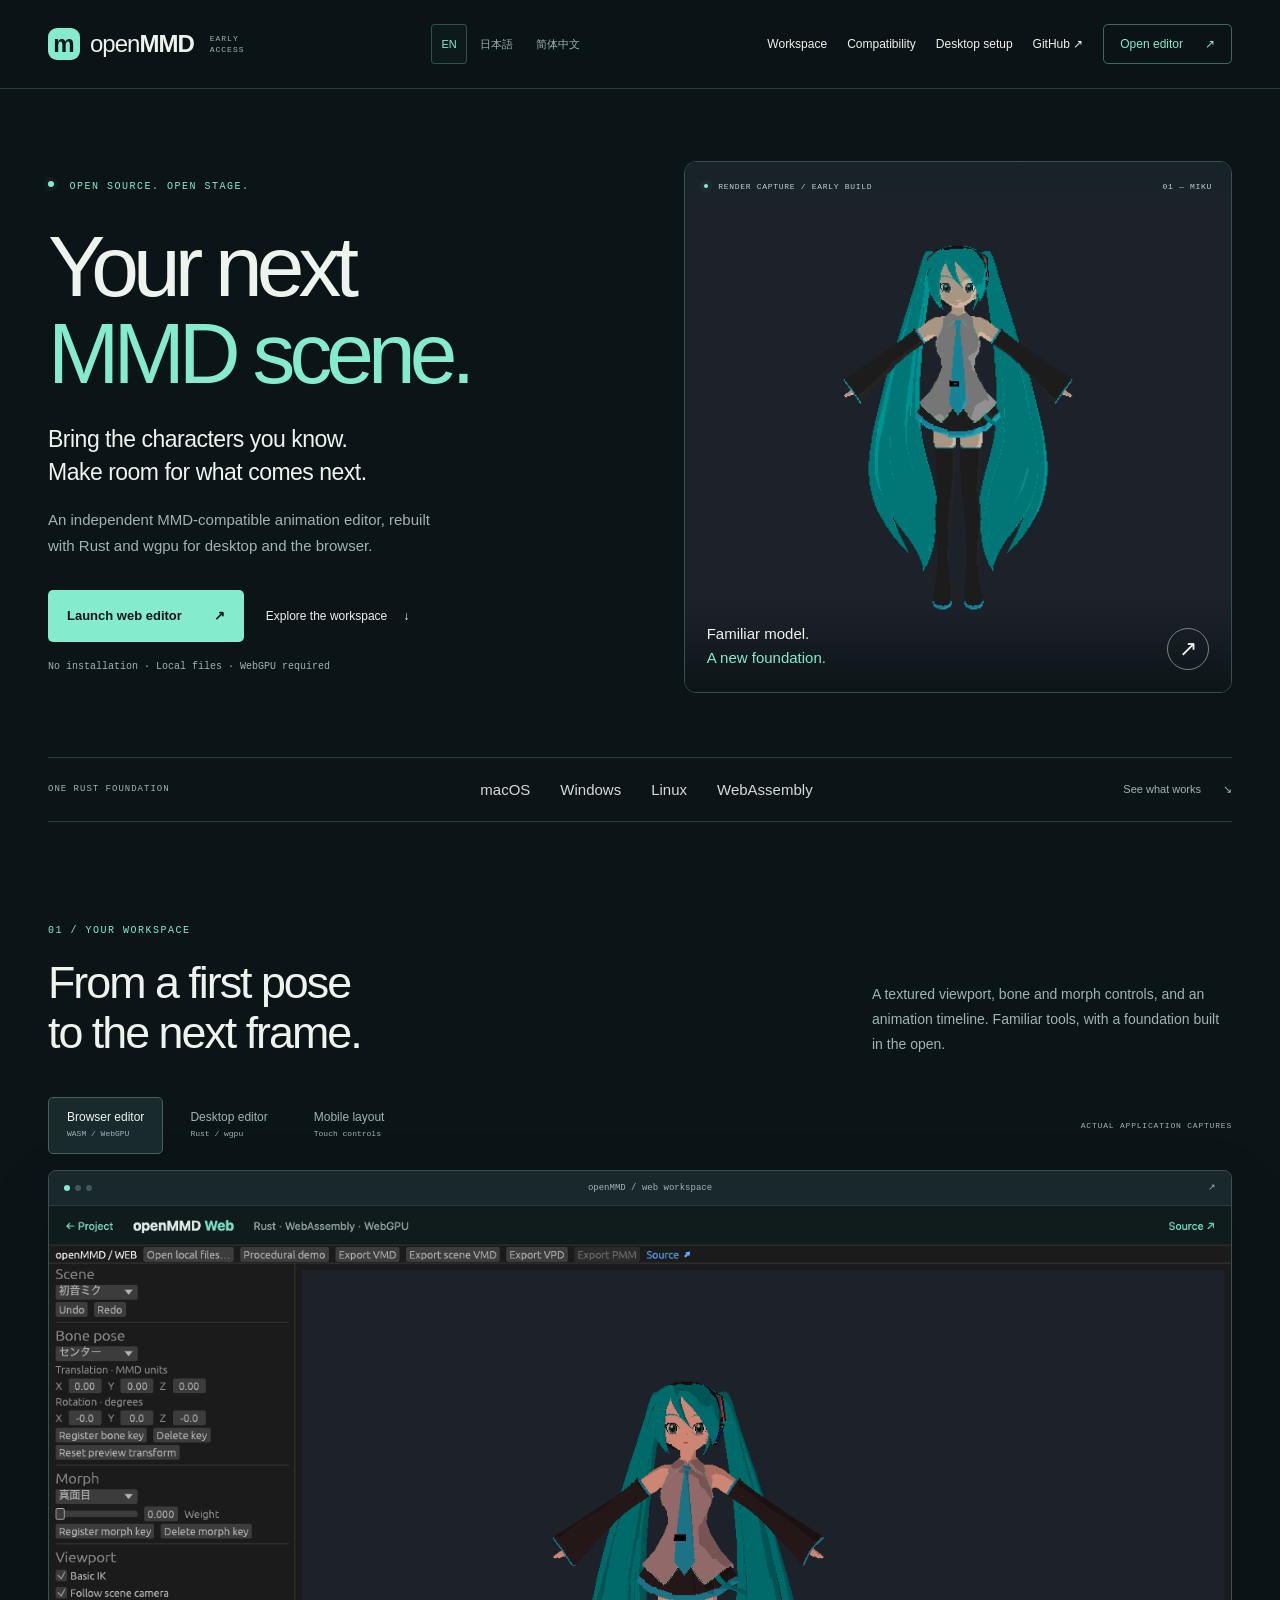
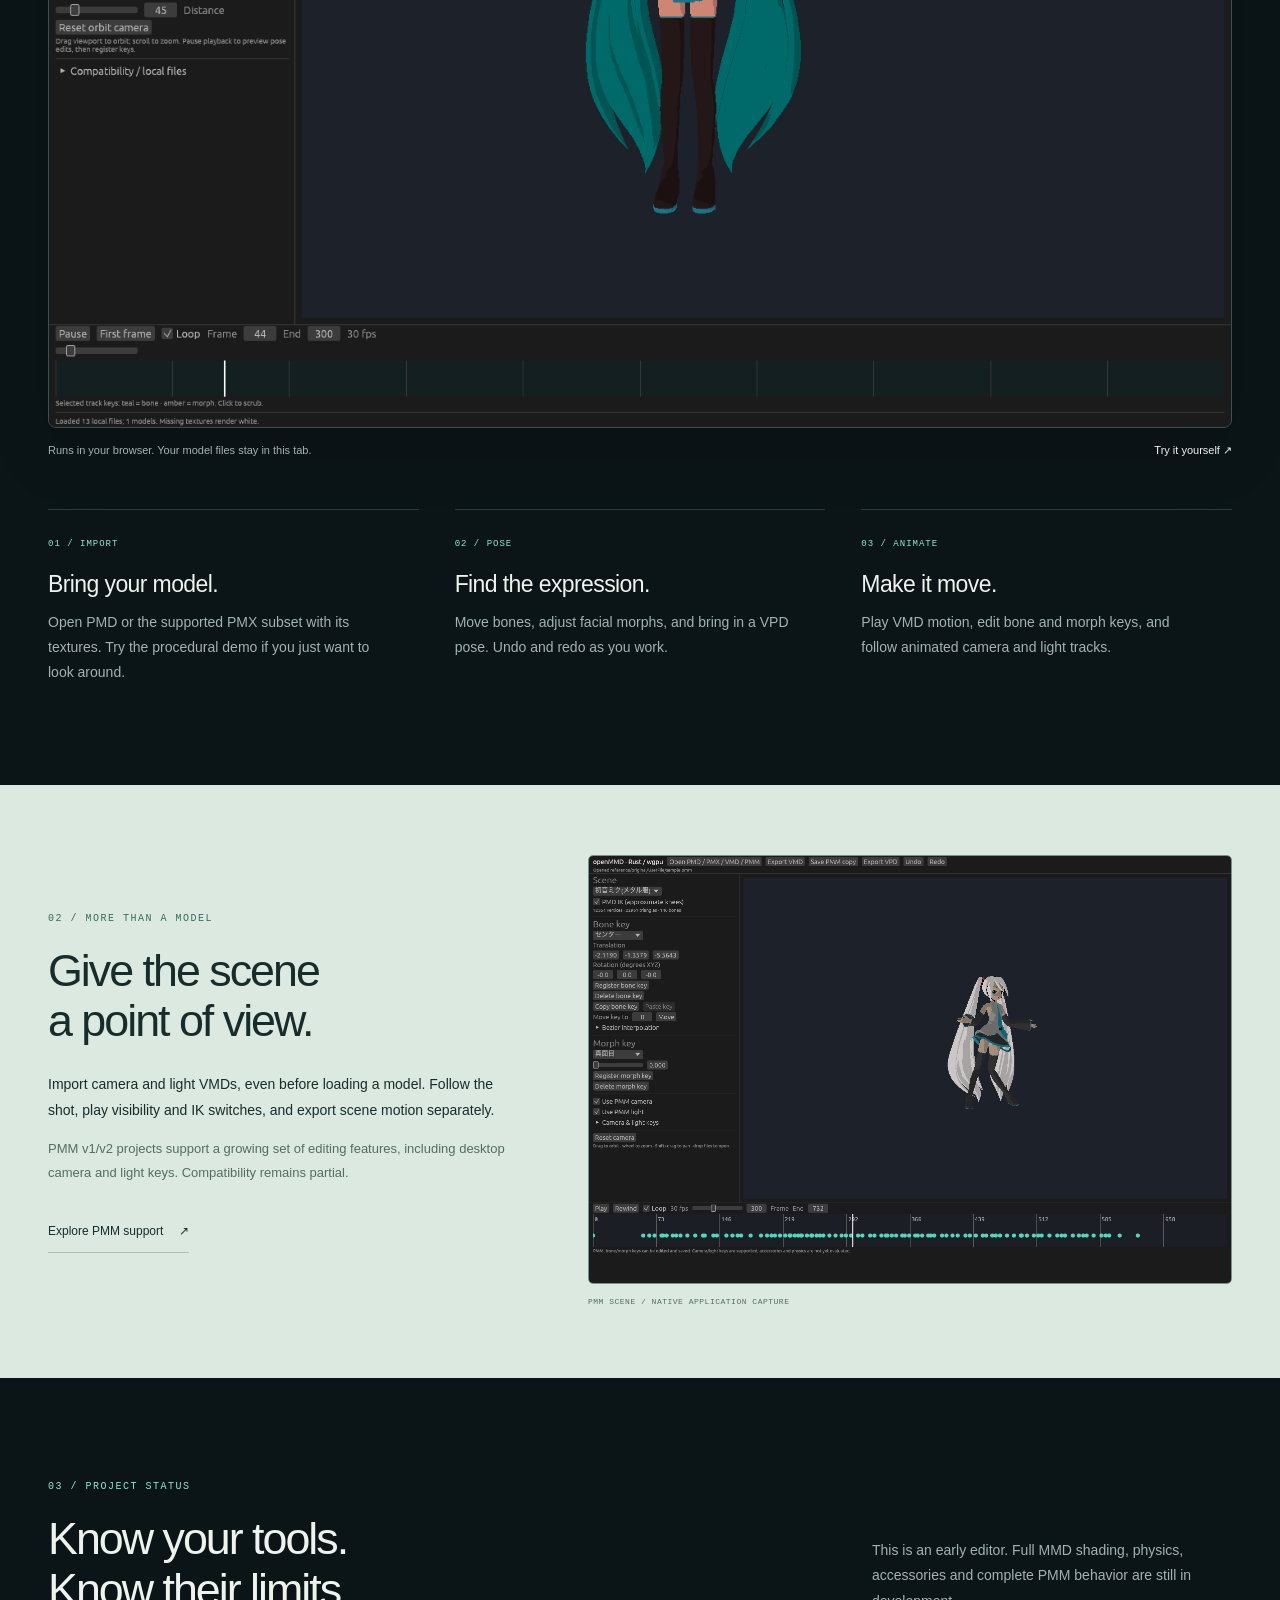
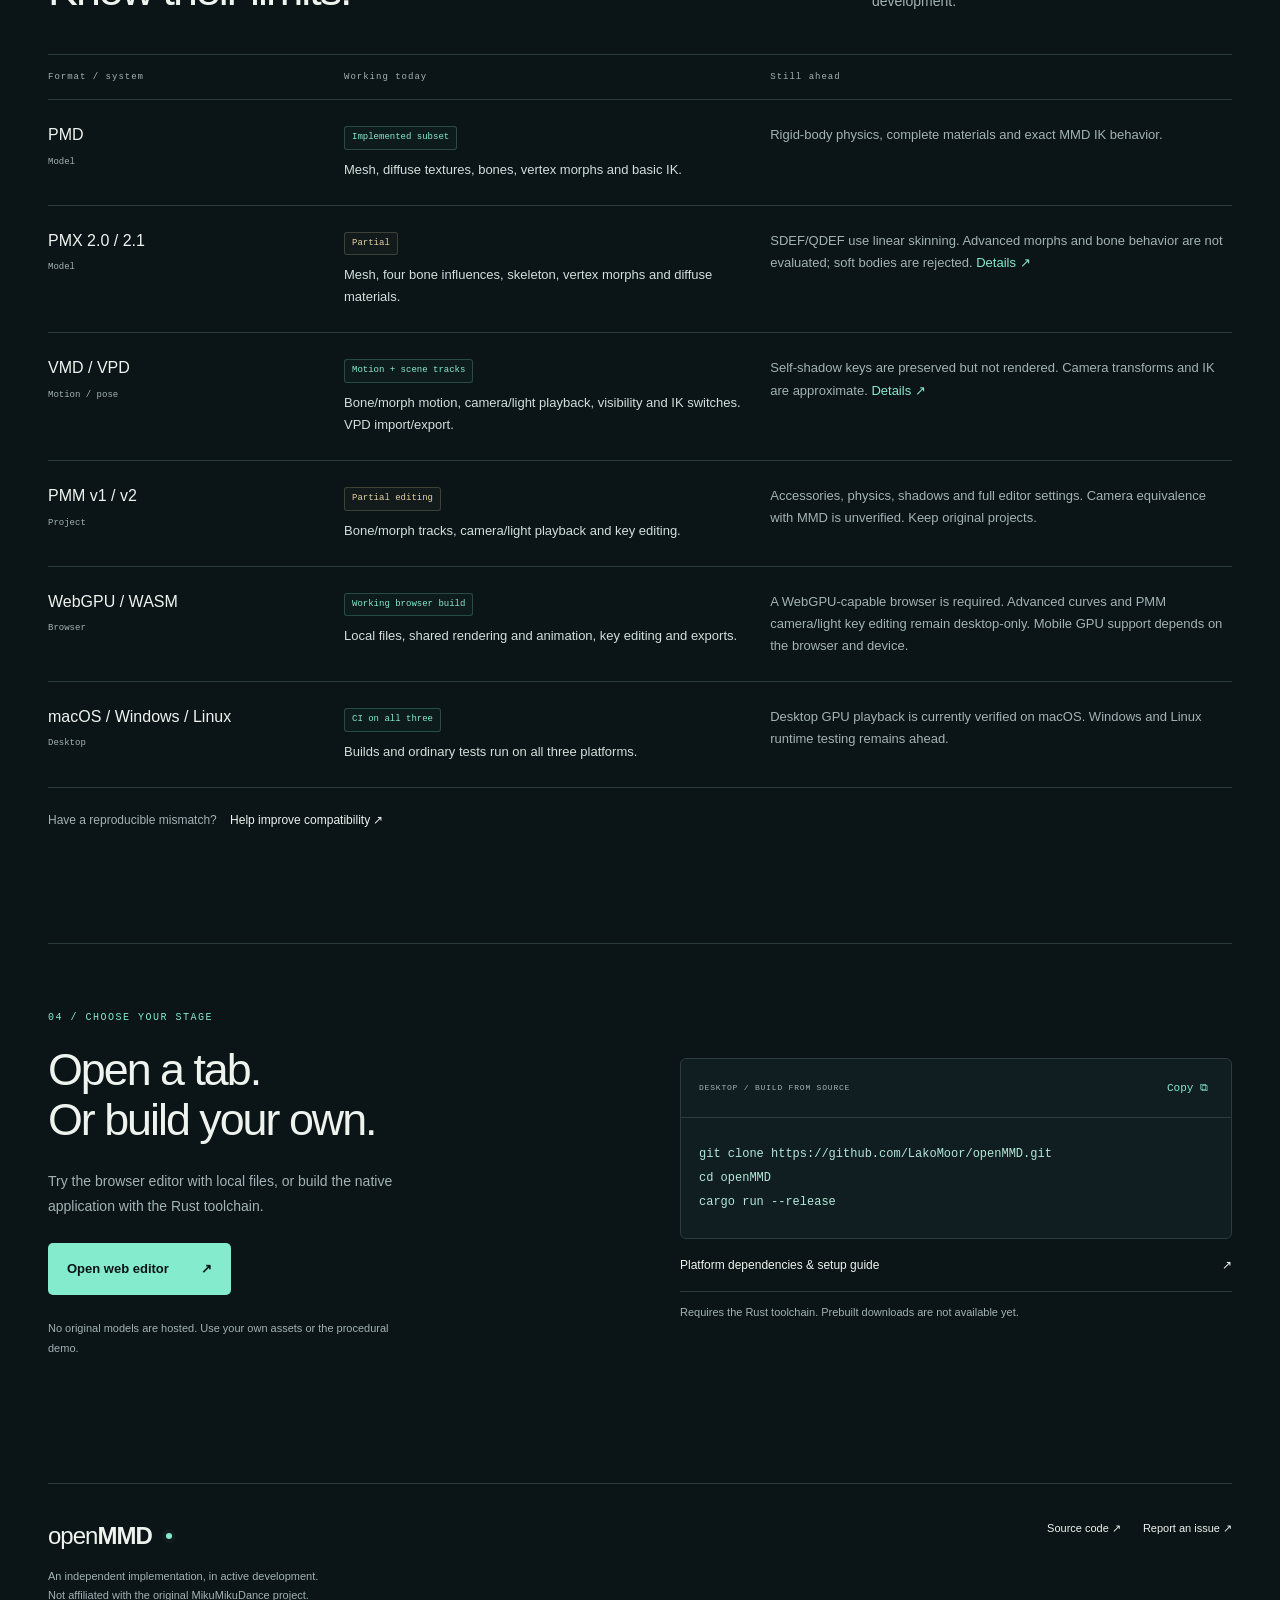
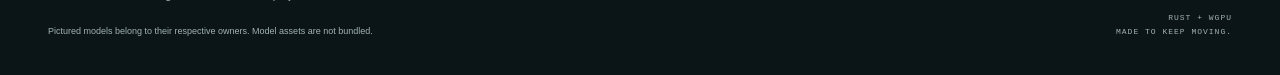
==== commit a0552e8a: "Localize website and web launcher in English Japanese and Chinese" ====
--- a/site/index.html
+++ b/site/index.html
@@ -13,6 +13,9 @@
   <title>openMMD — Your next MMD scene</title>
   <link rel="stylesheet" href="style.css">
   <script src="app.js" defer></script>
+
+
+<!-- alternate-links --><link rel="alternate" hreflang="en" href="https://lakomoor.github.io/openMMD/"><link rel="alternate" hreflang="ja" href="https://lakomoor.github.io/openMMD/ja/"><link rel="alternate" hreflang="zh-Hans" href="https://lakomoor.github.io/openMMD/zh-Hans/"><!-- /alternate-links -->
 </head>
 <body>
   <a class="skip" href="#main">Skip to content</a>
@@ -20,6 +23,7 @@
     <div class="wrap header-inner">
       <a class="wordmark" href="#" aria-label="openMMD home"><span class="mark" aria-hidden="true">m</span>open<strong>MMD</strong><span class="alpha">EARLY ACCESS</span></a>
       <button class="menu-toggle" aria-expanded="false" aria-controls="main-nav" type="button">Menu <span aria-hidden="true">☰</span></button>
+      <!-- language-links --><div class="languages" aria-label="Language"><a href="./" lang="en" hreflang="en" aria-current="page">EN</a><a href="./ja/" lang="ja" hreflang="ja">日本語</a><a href="./zh-Hans/" lang="zh-Hans" hreflang="zh-Hans">简体中文</a></div><!-- /language-links -->
       <nav id="main-nav" aria-label="Main navigation"><a href="#workspace">Workspace</a><a href="#compatibility">Compatibility</a><a href="#get-started">Desktop setup</a><a href="https://github.com/LakoMoor/openMMD">GitHub ↗</a><a class="nav-launch" href="app/">Open editor <span aria-hidden="true">↗</span></a></nav>
     </div>
   </header>
@@ -55,12 +59,12 @@
     <section class="compatibility wrap" id="compatibility" aria-labelledby="compatibility-title">
       <div class="section-heading"><div><p class="eyebrow">03 / PROJECT STATUS</p><h2 id="compatibility-title">Know your tools.<br>Know their limits.</h2></div><p>This is an early editor. Full MMD shading, physics, accessories and complete PMM behavior are still in development.</p></div>
       <table><caption class="sr-only">Current file format support and limitations</caption><thead><tr><th scope="col">Format / system</th><th scope="col">Working today</th><th scope="col">Still ahead</th></tr></thead><tbody>
-        <tr><th scope="row"><span class="format">PMD</span><span class="format-note">Model</span></th><td><span class="state">Implemented subset</span><p>Mesh, diffuse textures, bones, vertex morphs and basic IK.</p></td><td>Rigid-body physics, complete materials and exact MMD IK behavior.</td></tr>
-        <tr><th scope="row"><span class="format">PMX 2.0 / 2.1</span><span class="format-note">Model</span></th><td><span class="state partial">Partial</span><p>Mesh, four bone influences, skeleton, vertex morphs and diffuse materials.</p></td><td>SDEF/QDEF use linear skinning. Advanced morphs and bone behavior are not evaluated; soft bodies are rejected. <a href="https://github.com/LakoMoor/openMMD/blob/main/docs/pmx.md">Details ↗</a></td></tr>
-        <tr><th scope="row"><span class="format">VMD / VPD</span><span class="format-note">Motion / pose</span></th><td><span class="state">Motion + scene tracks</span><p>Bone/morph motion, camera/light playback, visibility and IK switches. VPD import/export.</p></td><td>Self-shadow keys are preserved but not rendered. Camera transforms and IK are approximate. <a href="https://github.com/LakoMoor/openMMD/blob/main/docs/vmd.md">Details ↗</a></td></tr>
-        <tr><th scope="row"><span class="format">PMM v1 / v2</span><span class="format-note">Project</span></th><td><span class="state partial">Partial editing</span><p>Bone/morph tracks, camera/light playback and key editing.</p></td><td>Accessories, physics, shadows and full editor settings. Camera equivalence with MMD is unverified. Keep original projects.</td></tr>
-        <tr><th scope="row"><span class="format">WebGPU / WASM</span><span class="format-note">Browser</span></th><td><span class="state">Working browser build</span><p>Local files, shared rendering and animation, key editing and exports.</p></td><td>A WebGPU-capable browser is required. Advanced curves and PMM camera/light key editing remain desktop-only. Mobile GPU support depends on the browser and device.</td></tr>
-        <tr><th scope="row"><span class="format">macOS / Windows / Linux</span><span class="format-note">Desktop</span></th><td><span class="state">CI on all three</span><p>Builds and ordinary tests run on all three platforms.</p></td><td>Desktop GPU playback is currently verified on macOS. Windows and Linux runtime testing remains ahead.</td></tr>
+        <tr><th scope="row"><span class="format">PMD</span><span class="format-note">Model</span></th><td><span class="state">Implemented subset</span><p>Mesh, diffuse textures, bones, vertex morphs and basic IK.</p></td><td data-limit-label="Still ahead">Rigid-body physics, complete materials and exact MMD IK behavior.</td></tr>
+        <tr><th scope="row"><span class="format">PMX 2.0 / 2.1</span><span class="format-note">Model</span></th><td><span class="state partial">Partial</span><p>Mesh, four bone influences, skeleton, vertex morphs and diffuse materials.</p></td><td data-limit-label="Still ahead">SDEF/QDEF use linear skinning. Advanced morphs and bone behavior are not evaluated; soft bodies are rejected. <a href="https://github.com/LakoMoor/openMMD/blob/main/docs/pmx.md">Details ↗</a></td></tr>
+        <tr><th scope="row"><span class="format">VMD / VPD</span><span class="format-note">Motion / pose</span></th><td><span class="state">Motion + scene tracks</span><p>Bone/morph motion, camera/light playback, visibility and IK switches. VPD import/export.</p></td><td data-limit-label="Still ahead">Self-shadow keys are preserved but not rendered. Camera transforms and IK are approximate. <a href="https://github.com/LakoMoor/openMMD/blob/main/docs/vmd.md">Details ↗</a></td></tr>
+        <tr><th scope="row"><span class="format">PMM v1 / v2</span><span class="format-note">Project</span></th><td><span class="state partial">Partial editing</span><p>Bone/morph tracks, camera/light playback and key editing.</p></td><td data-limit-label="Still ahead">Accessories, physics, shadows and full editor settings. Camera equivalence with MMD is unverified. Keep original projects.</td></tr>
+        <tr><th scope="row"><span class="format">WebGPU / WASM</span><span class="format-note">Browser</span></th><td><span class="state">Working browser build</span><p>Local files, shared rendering and animation, key editing and exports.</p></td><td data-limit-label="Still ahead">A WebGPU-capable browser is required. Advanced curves and PMM camera/light key editing remain desktop-only. Mobile GPU support depends on the browser and device.</td></tr>
+        <tr><th scope="row"><span class="format">macOS / Windows / Linux</span><span class="format-note">Desktop</span></th><td><span class="state">CI on all three</span><p>Builds and ordinary tests run on all three platforms.</p></td><td data-limit-label="Still ahead">Desktop GPU playback is currently verified on macOS. Windows and Linux runtime testing remains ahead.</td></tr>
       </tbody></table>
       <p class="compatibility-footnote">Have a reproducible mismatch? <a href="https://github.com/LakoMoor/openMMD/issues">Help improve compatibility ↗</a></p>
     </section>
--- a/site/style.css
+++ b/site/style.css
@@ -6,6 +6,12 @@
 }
 *{box-sizing:border-box}html{scroll-behavior:smooth;scroll-padding-top:112px}body{margin:0}button{font:inherit}a{color:inherit;text-decoration:none}button,a{-webkit-tap-highlight-color:transparent}button{cursor:pointer}button:disabled{cursor:default}a:focus-visible,button:focus-visible{outline:2px solid var(--teal);outline-offset:5px}::selection{background:var(--teal);color:var(--ink)}img{max-width:100%}[hidden]{display:none!important}.wrap{width:min(1280px,calc(100% - 96px));margin-inline:auto}.skip{position:fixed;top:-100px;left:16px;background:var(--teal);color:var(--ink);padding:16px;z-index:50}.skip:focus{top:16px}.header{position:sticky;top:0;z-index:10;border-bottom:1px solid var(--line);background:#0b1417f5;backdrop-filter:blur(16px)}.header-inner{min-height:88px;display:flex;align-items:center;justify-content:space-between;gap:24px}.wordmark{display:inline-flex;align-items:center;font-size:24px;letter-spacing:-1px;white-space:nowrap}.wordmark strong{font-weight:750}.mark{display:grid;place-content:center;width:32px;height:32px;background:var(--teal);color:var(--ink);border-radius:9px;font-weight:900;margin-right:10px;letter-spacing:-2px;padding-right:2px}.alpha{margin-left:16px;font:8px/1.4 var(--mono);letter-spacing:1px;color:var(--muted);max-width:44px;white-space:normal}.header nav{display:flex;gap:26px;align-items:center;font-size:12px}.header nav a{padding-block:15px}.header nav a:hover,.text-link:hover,.setup-link:hover,figcaption a:hover,.footer a:hover{color:var(--teal)}.header nav .nav-launch{padding:12px 16px;border:1px solid #84ebcd66;color:var(--teal);border-radius:5px;display:flex;gap:22px}.menu-toggle{display:none}.hero{display:grid;grid-template-columns:1.05fr 1fr;gap:60px;align-items:center;padding-block:72px 64px}.eyebrow{font:10px/1.8 var(--mono);letter-spacing:1.5px;color:var(--teal);margin:0}.status-dot{display:inline-block;background:var(--teal);width:6px;height:6px;border-radius:50%;vertical-align:2px;margin-right:8px;box-shadow:0 0 0 4px #84ebcd0a}h1{font-size:clamp(64px,6.7vw,98px);font-weight:500;line-height:1.01;letter-spacing:-6px;margin:27px 0 26px}h1 span{color:var(--teal)}.hero-description{font-size:23px;line-height:1.45;letter-spacing:-.5px;margin:0 0 18px}.hero-detail{font-size:15px;line-height:1.75;color:var(--muted);max-width:390px;margin:0}.hero-actions{display:flex;align-items:center;flex-wrap:wrap;gap:22px;margin-top:30px}.button{display:inline-flex;align-items:center;justify-content:space-between;gap:32px;min-height:52px;padding:15px 19px;font-size:13px;font-weight:600;border-radius:5px;transition:background .2s,transform .2s}.primary{background:var(--teal);color:var(--ink)}.primary:hover{background:#adf5e0;transform:translateY(-2px)}.text-link{display:inline-flex;align-items:center;gap:16px;font-size:12px;min-height:44px}.hero-note{font:10px/1.8 var(--mono);color:var(--muted);margin:16px 0 0}.hero-stage{margin:0;border:1px solid #35504f;border-radius:12px;overflow:hidden;position:relative;background:#1e2730}.stage-top{position:absolute;top:0;left:0;right:0;display:flex;justify-content:space-between;gap:12px;padding:19px;font:8px/1.6 var(--mono);color:#bed0cc;letter-spacing:.7px;z-index:1;background:linear-gradient(#162327,transparent)}.stage-top .status-dot{vertical-align:1px;width:4px;height:4px;margin-right:5px}.hero-stage img{display:block;width:100%;height:530px;object-fit:cover}.hero-stage figcaption{position:absolute;bottom:0;left:0;right:0;display:flex;align-items:flex-end;justify-content:space-between;padding:22px;background:linear-gradient(transparent,#0b1417ef);pointer-events:none}.hero-stage figcaption>span{font-size:15px;line-height:1.6}.hero-stage figcaption strong{font-weight:500;color:var(--teal)}.hero-stage figcaption>a{display:grid;place-content:center;border:1px solid #718581;width:42px;height:42px;border-radius:50%;font-size:22px;pointer-events:auto}.screenshot{display:block;cursor:zoom-in}.platforms{display:flex;align-items:center;justify-content:space-between;gap:24px;border-top:1px solid var(--line);border-bottom:1px solid var(--line);padding-block:23px}.platforms>p{font:9px/1.6 var(--mono);letter-spacing:1px;color:var(--muted);margin:0}.platforms>div{display:flex;gap:30px;font-size:15px;color:#d2dcd8}.platforms>a{font-size:11px;color:var(--muted);display:flex;gap:22px}.workspace,.compatibility{padding-block:100px}.section-heading{display:flex;justify-content:space-between;align-items:flex-end;gap:48px;margin-bottom:40px}h2{font-size:clamp(34px,3.5vw,50px);font-weight:500;line-height:1.12;letter-spacing:-2px;margin:17px 0 0}.section-heading>p{max-width:360px;color:var(--muted);font-size:14px;line-height:1.8;margin:0}.preview-selector{display:none;align-items:center;gap:8px;margin-bottom:16px}.js .preview-selector{display:flex}.preview-selector button{padding:12px 18px;min-height:48px;background:transparent;border:1px solid transparent;border-radius:5px;color:var(--muted);font-size:12px;text-align:left}.preview-selector button[aria-pressed=true]{border-color:#47625e;background:#182a2b;color:var(--paper)}.preview-selector button span{display:block;font:8px/1.7 var(--mono);color:var(--muted);margin-top:3px}.capture-label{margin-left:auto;font:8px/1.5 var(--mono);color:var(--muted);letter-spacing:.8px}.workspace-capture{margin:0 0 25px}.phone-capture{max-width:320px;margin-inline:auto;border:1px solid #3c5052;border-radius:12px;overflow:hidden}.phone-capture img{width:100%;height:auto;display:block}.shot-main{border:1px solid #3c5052;border-radius:8px;overflow:hidden;background:#1e2730;box-shadow:0 22px 65px #0002}.shot-main:hover{border-color:var(--teal)}.window-bar{display:flex;justify-content:space-between;align-items:center;gap:12px;height:35px;padding-inline:15px;background:#18282c;border-bottom:1px solid var(--line);color:var(--muted);font:9px var(--mono)}.window-dots{display:flex;gap:5px}.window-dots i{width:6px;height:6px;border-radius:50%;background:#415957}.window-dots i:first-child{background:var(--teal)}.shot-main img{display:block;width:100%;height:auto}.workspace-capture figcaption{display:flex;justify-content:space-between;gap:18px;color:var(--muted);font-size:11px;line-height:1.6;margin-top:14px}.workspace-capture figcaption a{color:var(--paper)}.workflow-grid{display:grid;grid-template-columns:repeat(3,minmax(0,1fr));gap:36px;margin-top:50px}.workflow-grid article{border-top:1px solid var(--line);padding-top:22px}.step{font:9px/1.6 var(--mono);letter-spacing:1px;color:var(--teal)}h3{font-size:23px;font-weight:500;letter-spacing:-.6px;margin:19px 0 12px}.workflow-grid p{font-size:14px;line-height:1.8;color:var(--muted);margin:0;max-width:340px}.scene-section{background:#dce9e1;color:#172d2c;padding-block:70px}.scene-grid{display:grid;grid-template-columns:.85fr 1.15fr;gap:64px;align-items:center}.scene-section .eyebrow{color:#386c5e}.scene-copy>p:not(.eyebrow){font-size:14px;line-height:1.85;margin:26px 0 0}.scene-copy>p.muted{color:#536d65;font-size:13px;margin-top:14px}.scene-copy .text-link{margin-top:24px;border-bottom:1px solid #abc1b6}.scene-copy .text-link:hover{color:#26705b}.scene-section figure{margin:0;min-width:0}.scene-section img{width:100%;display:block;height:auto;border:1px solid #78938c;border-radius:5px}.scene-section figcaption{font:8px/1.6 var(--mono);color:#506e64;margin-top:12px;letter-spacing:.5px}table{width:100%;border-collapse:collapse;table-layout:fixed;font-size:13px;line-height:1.7}th,td{text-align:left;vertical-align:top;padding:24px 28px 24px 0;border-bottom:1px solid var(--line)}thead th{font:9px/1.6 var(--mono);letter-spacing:1px;color:var(--muted);padding-block:15px;border-top:1px solid var(--line)}th:first-child{width:25%}th:nth-child(2){width:36%}th:nth-child(3){width:39%}tbody th{font-weight:500}.format{display:block;font-size:16px;line-height:1.4;max-width:190px}.format-note{font:9px/1.6 var(--mono);color:var(--muted);display:block;margin-top:8px}.state{font:9px/1.5 var(--mono);border:1px solid #84ebcd3b;color:var(--teal);background:#84ebcd08;padding:4px 7px;display:inline-block;border-radius:3px;margin-bottom:9px}.partial{color:#e6d2a1;background:#e6d2a108;border-color:#e6d2a135}td{color:var(--muted)}td p{margin:0;color:#d2dfda}td a{color:var(--teal);white-space:nowrap}td:last-child{padding-right:0}.compatibility-footnote{color:var(--muted);font-size:12px;margin-top:22px;line-height:1.8}.compatibility-footnote a{margin-left:10px;color:var(--paper)}.start-section{display:grid;grid-template-columns:1fr 1fr;gap:80px;padding-block:65px 100px;border-top:1px solid var(--line)}.start-copy>p:not(.eyebrow){font-size:14px;line-height:1.8;color:var(--muted);max-width:370px;margin:24px 0}.start-copy .small-note,.small-note{font-size:11px!important;line-height:1.8;color:var(--muted)}.desktop-setup{min-width:0;align-self:center}.terminal{background:#101e21;border:1px solid var(--line);border-radius:6px;overflow:hidden}.terminal-label{display:flex;justify-content:space-between;align-items:center;gap:12px;border-bottom:1px solid var(--line);padding:14px 18px;font:8px/1.6 var(--mono);letter-spacing:.8px;color:var(--muted)}.copy-button{border:0;background:none;color:var(--teal);font:11px var(--mono);min-height:30px;padding:5px}.terminal pre{padding:24px 18px;margin:0;overflow:auto;font:12px/2 var(--mono);color:#b3e7d8}.copy-status{display:block;font:10px/1.7 var(--mono);color:var(--teal);padding-inline:18px}.copy-status:not(:empty){padding-bottom:15px}.setup-link{display:flex;justify-content:space-between;font-size:12px;padding-block:19px;border-bottom:1px solid var(--line)}.footer{display:flex;justify-content:space-between;gap:32px;border-top:1px solid var(--line);padding-block:38px 42px}.footer .status-dot{margin-left:14px}.footer p{font-size:11px;line-height:1.8;color:var(--muted);margin:17px 0 0}.footer .small-note{font-size:9px!important}.footer-right{display:flex;flex-wrap:wrap;justify-content:flex-end;align-content:space-between;gap:22px;font-size:11px;max-width:250px}.footer-right>span{width:100%;text-align:right;font:8px/1.8 var(--mono);letter-spacing:1px;color:var(--muted)}.sr-only{position:absolute;width:1px;height:1px;margin:-1px;overflow:hidden;clip-path:inset(50%);white-space:nowrap}.lightbox{width:min(1500px,96vw);max-height:94dvh;padding:58px 20px 16px;border:1px solid #45665e;border-radius:8px;background:var(--ink);color:var(--paper)}.lightbox::backdrop{background:#040b0dee;backdrop-filter:blur(8px)}.lightbox img{display:block;width:100%;max-height:calc(90dvh - 130px);object-fit:contain}.lightbox-close{position:absolute;top:12px;right:16px;min-height:36px;display:flex;align-items:center;gap:22px;border:0;background:none;color:var(--paper);font-size:12px}.lightbox-close span{font-size:24px}.lightbox p{font:10px/1.7 var(--mono);color:var(--muted);margin:14px 0 0}body.modal-open{overflow:hidden}
 @media(max-width:1100px){.wrap{width:calc(100% - 56px)}.header nav{gap:18px}.alpha{display:none}.hero{gap:28px;padding-top:48px}h1{letter-spacing:-4px;font-size:clamp(60px,7.5vw,80px)}.hero-stage img{height:490px}.hero-actions{gap:14px}.hero-description{font-size:21px}.platforms>div{gap:20px;font-size:13px}.scene-grid{gap:36px}.start-section{gap:40px}.terminal pre{font-size:10px}}
-@media(max-width:760px){html{scroll-padding-top:90px}.wrap{width:calc(100% - 40px)}.header-inner{min-height:72px;flex-wrap:wrap;gap:0;padding-block:12px}.wordmark{font-size:22px}.mark{width:29px;height:29px}.js .menu-toggle{display:flex;align-items:center;gap:18px;margin-left:auto;min-height:44px;border:1px solid var(--line);background:transparent;color:var(--paper);padding:8px 12px;border-radius:5px;font-size:12px}.header nav{width:100%;display:flex;flex-direction:column;align-items:stretch;gap:0;padding-top:10px}.js .header nav:not(.is-open){display:none}.header nav a{padding:14px 4px;border-top:1px solid var(--line);font-size:14px}.header nav .nav-launch{margin-top:10px;justify-content:space-between}.hero{grid-template-columns:1fr;gap:30px;padding-block:40px 30px}.hero .eyebrow{font-size:9px}h1{font-size:clamp(54px,12vw,86px);letter-spacing:-3.7px;margin-block:24px}.hero-description{font-size:21px;margin-bottom:14px}.hero-detail{font-size:14px;max-width:440px}.hero-actions{gap:14px 20px;margin-top:24px}.button{min-height:50px;font-size:13px;padding:14px 17px}.hero-note{font-size:9px}.hero-stage img{height:auto;max-height:460px;aspect-ratio:1.15;object-fit:cover}.stage-top{padding:15px;font-size:7px}.hero-stage figcaption{padding:18px}.hero-stage figcaption>span{font-size:13px}.platforms{flex-wrap:wrap;gap:16px;padding-block:22px}.platforms>p{font-size:8px}.platforms>div{width:100%;order:3;justify-content:space-between;gap:10px;font-size:13px}.platforms>a{font-size:10px;gap:12px;margin-left:auto}.workspace,.compatibility{padding-block:64px}.section-heading{flex-direction:column;align-items:flex-start;gap:20px;margin-bottom:28px}.eyebrow{font-size:9px}h2{font-size:36px;letter-spacing:-1.6px}.section-heading>p{font-size:14px;max-width:100%}.preview-selector{gap:6px}.preview-selector button{flex:1;padding:10px 12px;font-size:11px}.capture-label{display:none}.window-bar{height:28px;font-size:7px;padding-inline:10px}.window-dots i{width:5px;height:5px}.workspace-capture figcaption{font-size:10px;flex-wrap:wrap;gap:8px}.workflow-grid{grid-template-columns:1fr;gap:25px;margin-top:32px}.workflow-grid article{padding-top:19px}h3{font-size:22px;margin-block:12px 10px}.workflow-grid p{font-size:14px;max-width:100%}.scene-section{padding-block:50px}.scene-grid{grid-template-columns:1fr;gap:30px}.scene-copy>p:not(.eyebrow){margin-top:22px}.scene-copy .text-link{margin-top:16px}.scene-section figcaption{font-size:7px}table,tbody{display:block;width:100%}thead{position:absolute;width:1px;height:1px;overflow:hidden;clip-path:inset(50%)}tbody{display:grid;gap:15px}tr{display:grid;grid-template-columns:minmax(0,1fr);border:1px solid var(--line);border-radius:6px;padding:20px;background:#101d20}th,td{display:block!important;width:auto!important;padding:0;border:0}tbody th{display:flex!important;align-items:baseline;justify-content:space-between;gap:12px;padding-bottom:15px;margin-bottom:16px;border-bottom:1px solid var(--line)}.format{font-size:17px;max-width:none}.format-note{margin:0;font-size:9px;flex-shrink:0}td{font-size:13px;line-height:1.8}td:last-child{margin-top:15px;padding-top:14px;border-top:1px solid var(--line)}td:last-child:before{content:'STILL AHEAD';display:block;font:8px/1.6 var(--mono);letter-spacing:1px;margin-bottom:6px;color:#c7d5ce}.state{font-size:8px}.compatibility-footnote{font-size:11px;margin-top:20px}.compatibility-footnote a{display:block;margin:3px 0 0;min-height:36px}.start-section{grid-template-columns:1fr;gap:30px;padding-block:46px 60px}.terminal pre{font-size:clamp(9px,2.6vw,12px);padding:20px 14px}.terminal-label{padding-inline:14px;font-size:7px}.footer{flex-direction:column;padding-block:30px;gap:24px}.footer-right{max-width:none;justify-content:flex-start;gap:24px}.footer-right>span{text-align:left;margin-top:2px}.footer p{font-size:10px}.footer .small-note{max-width:310px}.lightbox{padding:56px 10px 12px}.lightbox-close{min-height:44px;top:5px}.lightbox p{font-size:9px}.lightbox img{max-height:calc(90dvh - 150px)}}
+@media(max-width:760px){html{scroll-padding-top:90px}.wrap{width:calc(100% - 40px)}.header-inner{min-height:72px;flex-wrap:wrap;gap:0;padding-block:12px}.wordmark{font-size:22px}.mark{width:29px;height:29px}.js .menu-toggle{display:flex;align-items:center;gap:18px;margin-left:auto;min-height:44px;border:1px solid var(--line);background:transparent;color:var(--paper);padding:8px 12px;border-radius:5px;font-size:12px}.header nav{width:100%;display:flex;flex-direction:column;align-items:stretch;gap:0;padding-top:10px}.js .header nav:not(.is-open){display:none}.header nav a{padding:14px 4px;border-top:1px solid var(--line);font-size:14px}.header nav .nav-launch{margin-top:10px;justify-content:space-between}.hero{grid-template-columns:1fr;gap:30px;padding-block:40px 30px}.hero .eyebrow{font-size:9px}h1{font-size:clamp(54px,12vw,86px);letter-spacing:-3.7px;margin-block:24px}.hero-description{font-size:21px;margin-bottom:14px}.hero-detail{font-size:14px;max-width:440px}.hero-actions{gap:14px 20px;margin-top:24px}.button{min-height:50px;font-size:13px;padding:14px 17px}.hero-note{font-size:9px}.hero-stage img{height:auto;max-height:460px;aspect-ratio:1.15;object-fit:cover}.stage-top{padding:15px;font-size:7px}.hero-stage figcaption{padding:18px}.hero-stage figcaption>span{font-size:13px}.platforms{flex-wrap:wrap;gap:16px;padding-block:22px}.platforms>p{font-size:8px}.platforms>div{width:100%;order:3;justify-content:space-between;gap:10px;font-size:13px}.platforms>a{font-size:10px;gap:12px;margin-left:auto}.workspace,.compatibility{padding-block:64px}.section-heading{flex-direction:column;align-items:flex-start;gap:20px;margin-bottom:28px}.eyebrow{font-size:9px}h2{font-size:36px;letter-spacing:-1.6px}.section-heading>p{font-size:14px;max-width:100%}.preview-selector{gap:6px}.preview-selector button{flex:1;padding:10px 12px;font-size:11px}.capture-label{display:none}.window-bar{height:28px;font-size:7px;padding-inline:10px}.window-dots i{width:5px;height:5px}.workspace-capture figcaption{font-size:10px;flex-wrap:wrap;gap:8px}.workflow-grid{grid-template-columns:1fr;gap:25px;margin-top:32px}.workflow-grid article{padding-top:19px}h3{font-size:22px;margin-block:12px 10px}.workflow-grid p{font-size:14px;max-width:100%}.scene-section{padding-block:50px}.scene-grid{grid-template-columns:1fr;gap:30px}.scene-copy>p:not(.eyebrow){margin-top:22px}.scene-copy .text-link{margin-top:16px}.scene-section figcaption{font-size:7px}table,tbody{display:block;width:100%}thead{position:absolute;width:1px;height:1px;overflow:hidden;clip-path:inset(50%)}tbody{display:grid;gap:15px}tr{display:grid;grid-template-columns:minmax(0,1fr);border:1px solid var(--line);border-radius:6px;padding:20px;background:#101d20}th,td{display:block!important;width:auto!important;padding:0;border:0}tbody th{display:flex!important;align-items:baseline;justify-content:space-between;gap:12px;padding-bottom:15px;margin-bottom:16px;border-bottom:1px solid var(--line)}.format{font-size:17px;max-width:none}.format-note{margin:0;font-size:9px;flex-shrink:0}td{font-size:13px;line-height:1.8}td:last-child{margin-top:15px;padding-top:14px;border-top:1px solid var(--line)}td:last-child:before{content:attr(data-limit-label);display:block;font:8px/1.6 var(--mono);letter-spacing:1px;margin-bottom:6px;color:#c7d5ce}.state{font-size:8px}.compatibility-footnote{font-size:11px;margin-top:20px}.compatibility-footnote a{display:block;margin:3px 0 0;min-height:36px}.start-section{grid-template-columns:1fr;gap:30px;padding-block:46px 60px}.terminal pre{font-size:clamp(9px,2.6vw,12px);padding:20px 14px}.terminal-label{padding-inline:14px;font-size:7px}.footer{flex-direction:column;padding-block:30px;gap:24px}.footer-right{max-width:none;justify-content:flex-start;gap:24px}.footer-right>span{text-align:left;margin-top:2px}.footer p{font-size:10px}.footer .small-note{max-width:310px}.lightbox{padding:56px 10px 12px}.lightbox-close{min-height:44px;top:5px}.lightbox p{font-size:9px}.lightbox img{max-height:calc(90dvh - 150px)}}
 @media(max-width:360px){.wrap{width:calc(100% - 32px)}h1{font-size:52px}.hero-actions{align-items:stretch;flex-direction:column}.hero-actions .text-link{justify-content:center}.platforms>div{font-size:11px}.stage-top{font-size:6px;gap:6px}.terminal pre{font-size:8px}}
 @media(prefers-reduced-motion:reduce){html{scroll-behavior:auto}*,*::before,*::after{animation:none!important;transition:none!important}.primary:hover{transform:none}}
+
+.languages{display:flex;align-items:center;gap:3px;flex-shrink:0}.languages a{display:flex;align-items:center;justify-content:center;min-height:40px;padding:7px 9px;border:1px solid transparent;border-radius:4px;color:var(--muted);font-size:11px;white-space:nowrap}.languages a[aria-current=page]{color:var(--teal);border-color:#84ebcd44;background:#84ebcd08}.languages a:hover{color:var(--teal)}
+html:lang(ja),html:lang(zh-Hans){font-family:system-ui,"Noto Sans CJK JP","Noto Sans CJK SC",sans-serif}html:lang(ja) h1,html:lang(zh-Hans) h1{font-size:clamp(56px,5.9vw,86px);letter-spacing:-.045em;line-height:1.16}html:lang(ja) h2,html:lang(zh-Hans) h2{letter-spacing:-.035em;line-height:1.3}html:lang(ja) .hero-description,html:lang(zh-Hans) .hero-description{font-size:21px}html:lang(ja) .header nav,html:lang(zh-Hans) .header nav{gap:16px;font-size:11px}.header-inner{column-gap:18px}.header nav{gap:20px}
+@media(max-width:1200px) and (min-width:761px){.header-inner{flex-wrap:wrap;padding-block:14px;row-gap:6px}.header nav{width:100%;justify-content:flex-end}.languages{margin-left:auto}.header-inner .wordmark{margin-right:auto}}
+@media(max-width:760px){.header-inner{column-gap:8px}.header-inner .wordmark{font-size:20px}.languages{margin-left:auto;gap:0}.languages a{font-size:10px;padding:5px 6px;min-height:40px}.js .menu-toggle{margin-left:0;gap:8px;font-size:11px;padding:8px}.js .menu-toggle span{display:none}html:lang(ja) h1,html:lang(zh-Hans) h1{font-size:clamp(45px,10.7vw,76px)}html:lang(ja) .hero-description,html:lang(zh-Hans) .hero-description{font-size:19px}.header nav{gap:0!important}.alpha{display:none}}
+@media(max-width:360px){.header-inner{column-gap:5px}.header-inner .wordmark{font-size:18px}.mark{width:25px;height:25px;margin-right:6px}.languages a{padding:5px;font-size:9px}.js .menu-toggle{padding:6px;font-size:10px}}
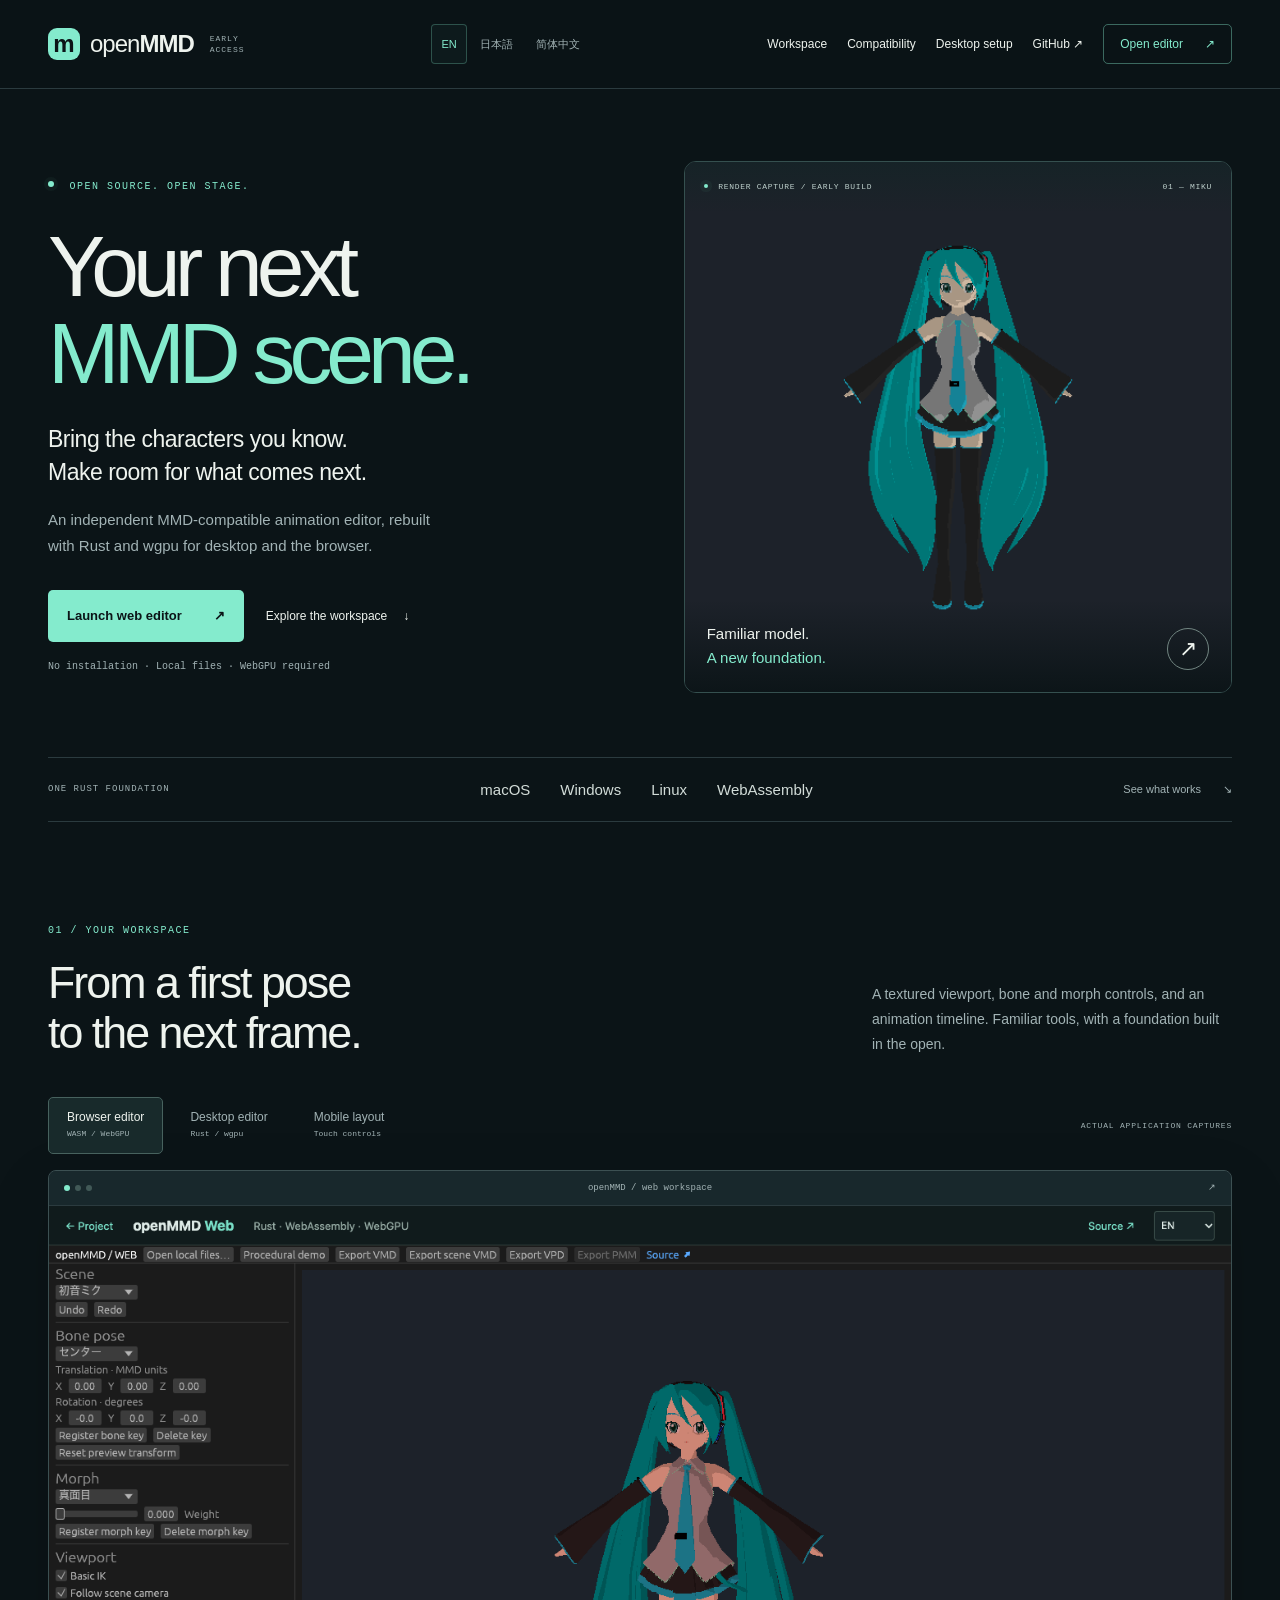
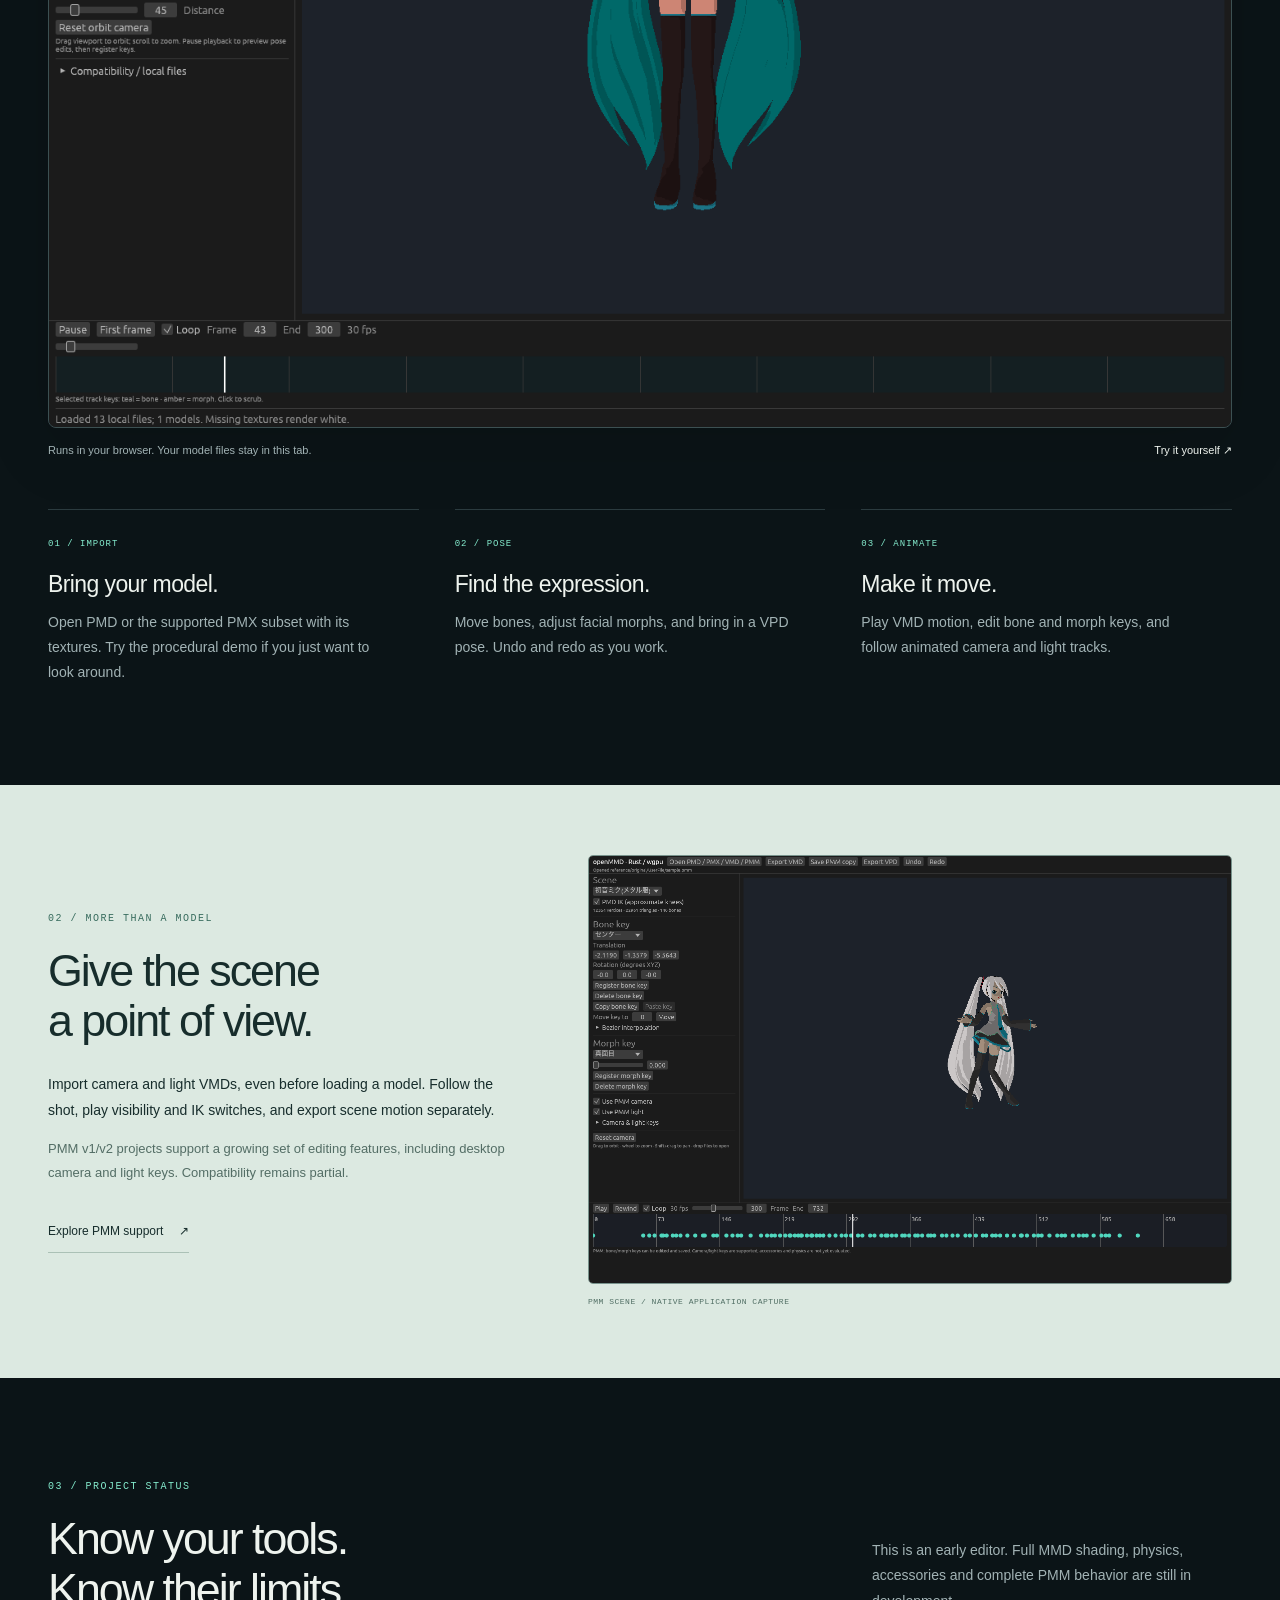
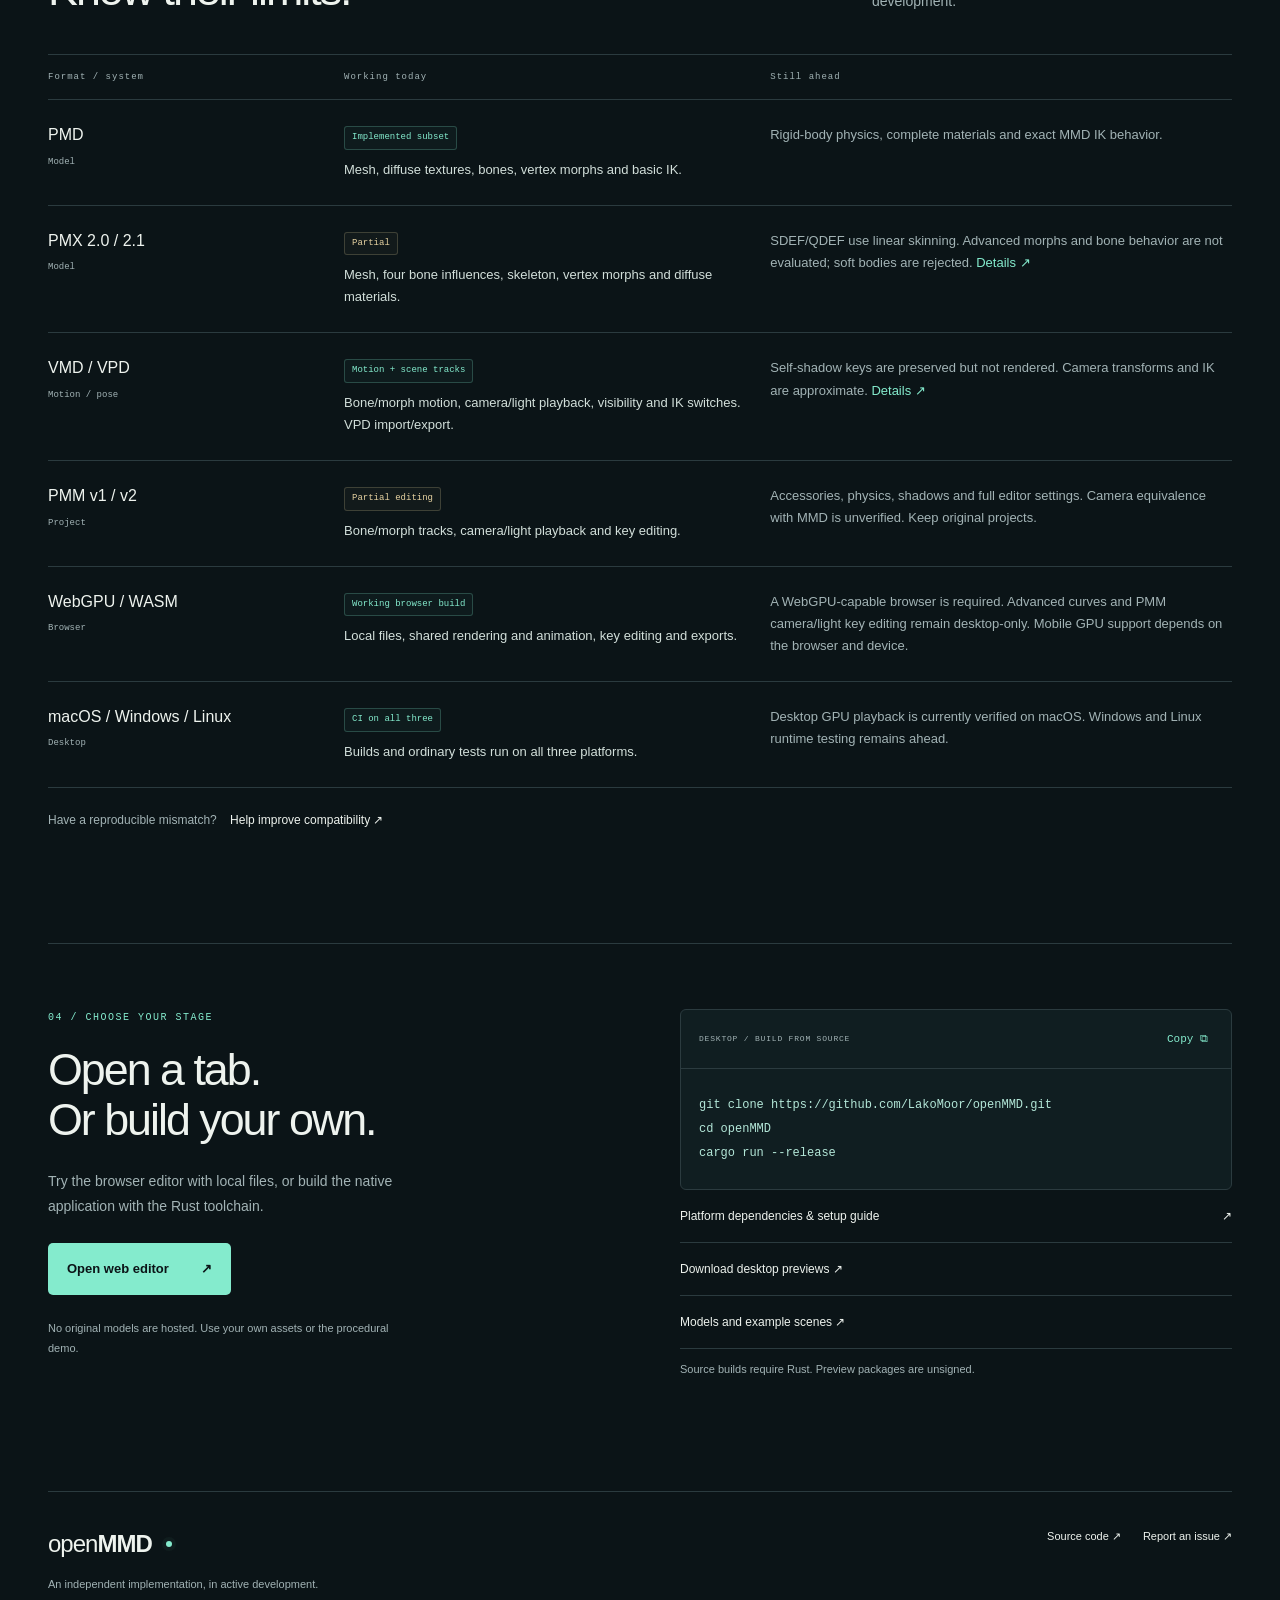
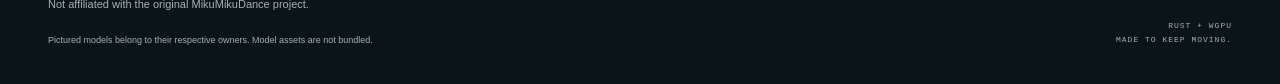
==== commit ae3f0520: "Add MMD material rendering, reference scenes and downloadable preview builds" ====
--- a/site/index.html
+++ b/site/index.html
@@ -71,7 +71,7 @@
 
     <section class="start-section wrap" id="get-started" aria-labelledby="start-title"><div class="start-copy"><p class="eyebrow">04 / CHOOSE YOUR STAGE</p><h2 id="start-title">Open a tab.<br>Or build your own.</h2><p>Try the browser editor with local files, or build the native application with the Rust toolchain.</p><a class="button primary" href="app/">Open web editor <span aria-hidden="true">↗</span></a><p class="small-note">No original models are hosted. Use your own assets or the procedural demo.</p></div><div class="desktop-setup"><div class="terminal"><div class="terminal-label"><span>DESKTOP / BUILD FROM SOURCE</span><button class="copy-button" type="button" data-copy aria-label="Copy setup commands">Copy ⧉</button></div><pre><code id="setup-commands">git clone https://github.com/LakoMoor/openMMD.git
 cd openMMD
-cargo run --release</code></pre><span class="copy-status" role="status" aria-live="polite"></span></div><a class="setup-link" href="https://github.com/LakoMoor/openMMD#readme">Platform dependencies &amp; setup guide <span aria-hidden="true">↗</span></a><p class="small-note">Requires the Rust toolchain. Prebuilt downloads are not available yet.</p></div></section>
+cargo run --release</code></pre><span class="copy-status" role="status" aria-live="polite"></span></div><a class="setup-link" href="https://github.com/LakoMoor/openMMD#readme">Platform dependencies &amp; setup guide <span aria-hidden="true">↗</span></a><a class="setup-link" href="https://github.com/LakoMoor/openMMD/releases">Download desktop previews ↗</a><a class="setup-link" href="https://github.com/LakoMoor/openMMD/tree/main/examples">Models and example scenes ↗</a><p class="small-note">Source builds require Rust. Preview packages are unsigned.</p></div></section>
   </main>
   <footer class="footer wrap"><div><a class="wordmark" href="#">open<strong>MMD</strong><span class="status-dot" aria-hidden="true"></span></a><p>An independent implementation, in active development.<br>Not affiliated with the original MikuMikuDance project.</p><p class="small-note">Pictured models belong to their respective owners. Model assets are not bundled.</p></div><div class="footer-right"><a href="https://github.com/LakoMoor/openMMD">Source code ↗</a><a href="https://github.com/LakoMoor/openMMD/issues">Report an issue ↗</a><span>RUST + WGPU<br>MADE TO KEEP MOVING.</span></div></footer>
   <dialog class="lightbox" aria-labelledby="lightbox-caption"><button class="lightbox-close" type="button" aria-label="Close screenshot">Close <span aria-hidden="true">×</span></button><img alt=""><p id="lightbox-caption"></p></dialog>
